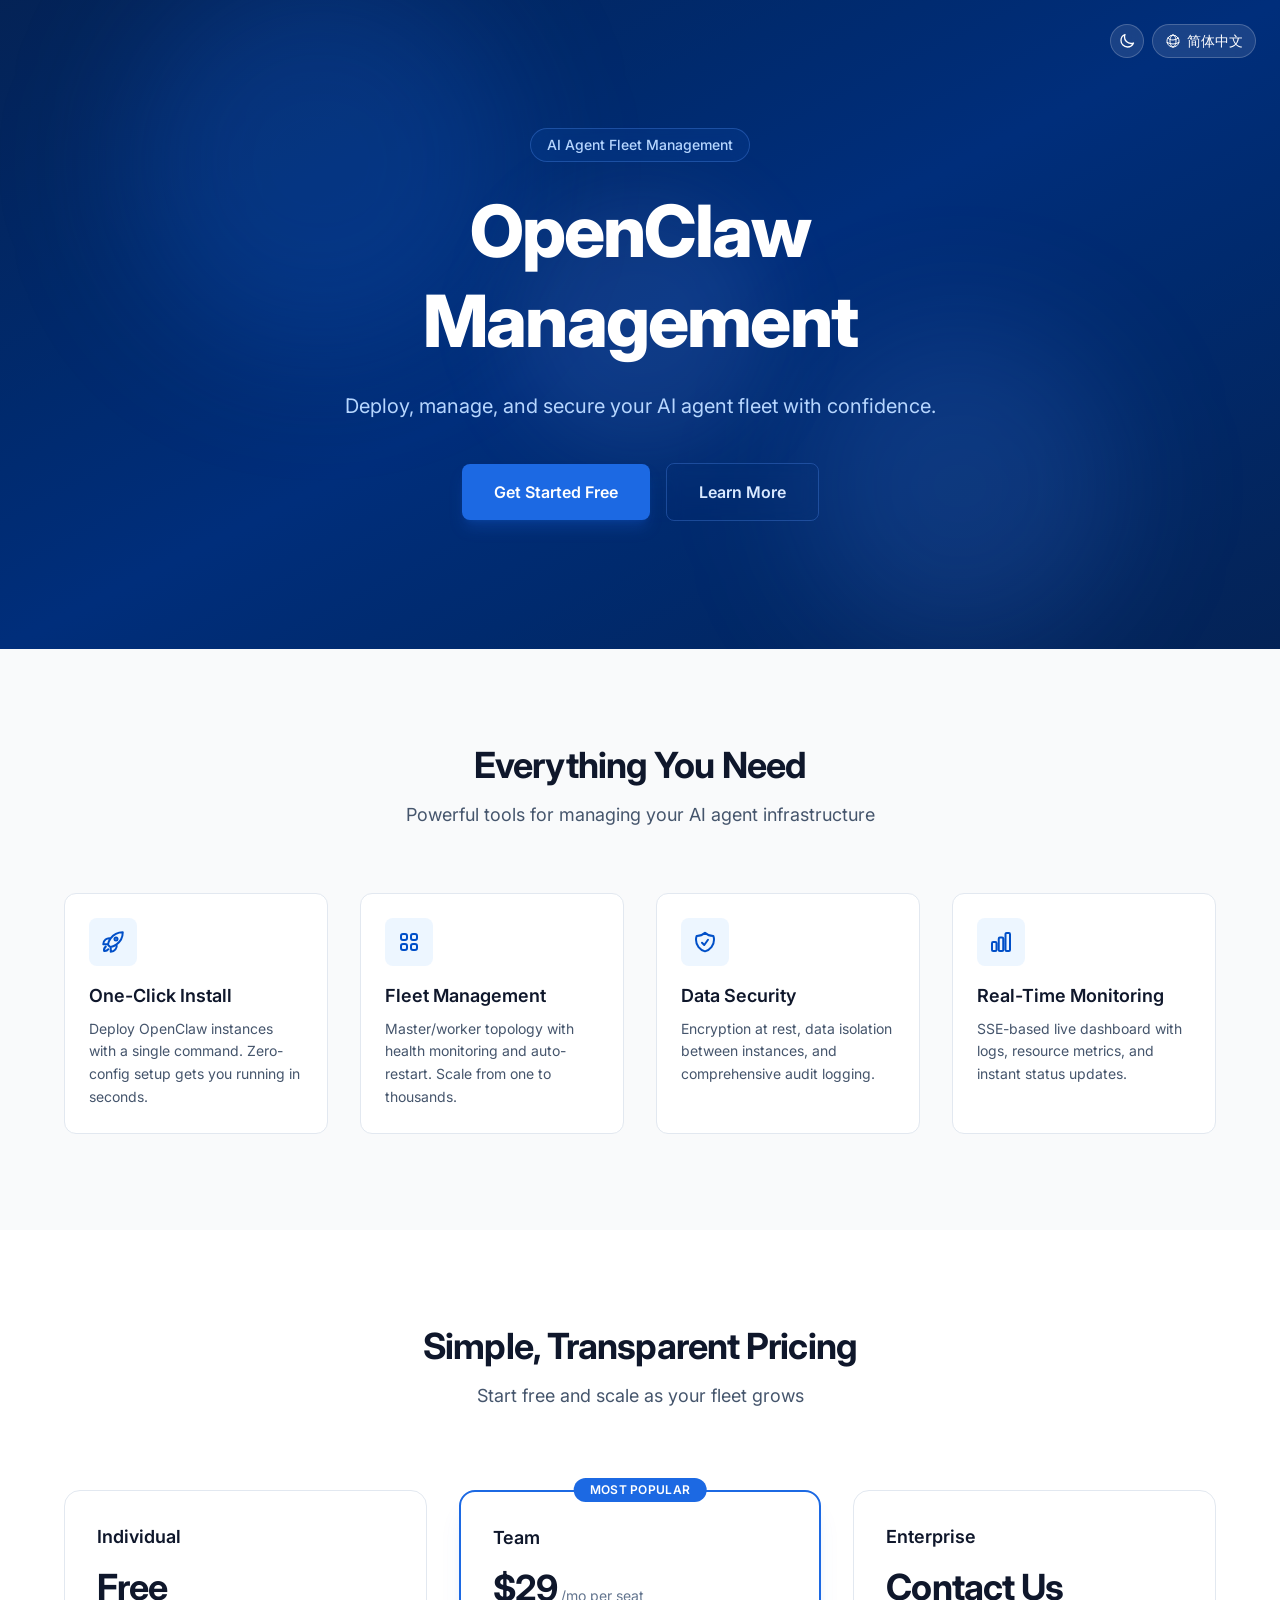
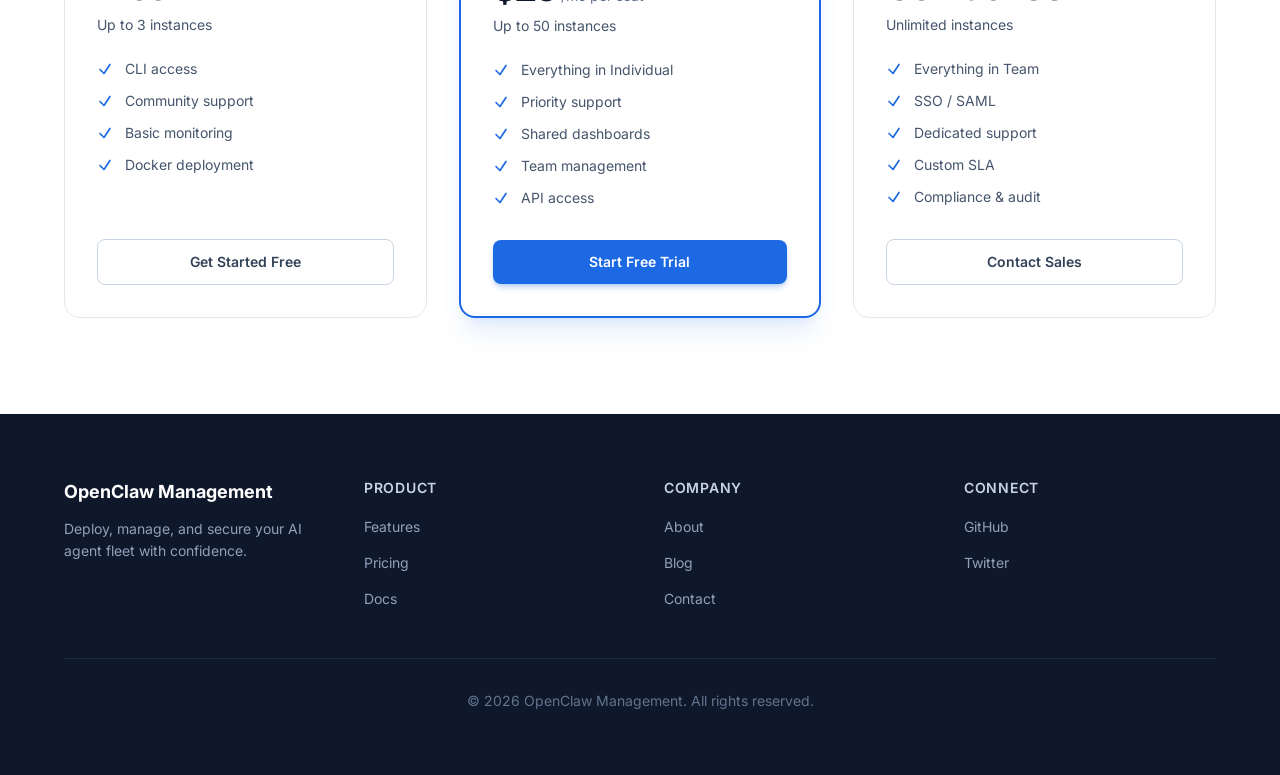
==== en/index.html @ 47428b01 "Deploy website from vs-openclaw-astro" ====
<!DOCTYPE html><html lang="en"> <head><meta charset="UTF-8"><meta name="viewport" content="width=device-width, initial-scale=1.0"><meta name="description" content="OpenClaw Management — Deploy, manage, and secure your AI agent fleet."><link rel="icon" type="image/svg+xml" href="/favicon.svg"><link rel="preconnect" href="https://fonts.googleapis.com"><link rel="preconnect" href="https://fonts.gstatic.com" crossorigin><link href="https://fonts.googleapis.com/css2?family=Inter:wght@400;500;600;700;800&display=swap" rel="stylesheet"><title>OpenClaw Management — AI Agent Fleet Management</title><!-- Prevent FOUC: apply dark class before paint --><script>
      (function () {
        var stored = localStorage.getItem("theme");
        if (stored === "dark" || (!stored && window.matchMedia("(prefers-color-scheme: dark)").matches)) {
          document.documentElement.classList.add("dark");
        }
      })();
    </script><link rel="stylesheet" href="/_astro/index.dM7pj1zy.css"></head> <body class="min-h-screen bg-white dark:bg-slate-950 text-slate-900 dark:text-slate-100 font-sans antialiased transition-colors duration-300"> <main>  <section class="relative overflow-hidden bg-gradient-to-br from-brand-900 via-brand-800 to-brand-900 dark:from-slate-950 dark:via-brand-950 dark:to-slate-950 py-32 px-6"> <!-- Controls: language + theme --> <div class="absolute top-6 right-6 z-20 flex items-center gap-2"> <button id="theme-toggle" type="button" aria-label="Toggle dark mode" class="inline-flex items-center justify-center rounded-full border border-white/20 bg-white/10 p-2 text-white backdrop-blur-sm transition-all duration-200 hover:bg-white/20"> <!-- Sun icon (shown in dark mode) --> <svg id="theme-icon-light" aria-hidden="true" class="hidden h-4 w-4" xmlns="http://www.w3.org/2000/svg" fill="none" viewBox="0 0 24 24" stroke="currentColor" stroke-width="2"> <path stroke-linecap="round" stroke-linejoin="round" d="M12 3v2.25m6.364.386l-1.591 1.591M21 12h-2.25m-.386 6.364l-1.591-1.591M12 18.75V21m-4.773-4.227l-1.591 1.591M5.25 12H3m4.227-4.773L5.636 5.636M15.75 12a3.75 3.75 0 11-7.5 0 3.75 3.75 0 017.5 0z"></path> </svg> <!-- Moon icon (shown in light mode) --> <svg id="theme-icon-dark" aria-hidden="true" class="hidden h-4 w-4" xmlns="http://www.w3.org/2000/svg" fill="none" viewBox="0 0 24 24" stroke="currentColor" stroke-width="2"> <path stroke-linecap="round" stroke-linejoin="round" d="M21.752 15.002A9.718 9.718 0 0118 15.75c-5.385 0-9.75-4.365-9.75-9.75 0-1.33.266-2.597.748-3.752A9.753 9.753 0 003 11.25C3 16.635 7.365 21 12.75 21a9.753 9.753 0 009.002-5.998z"></path> </svg> </button> <script>
  (function () {
    var btn = document.getElementById("theme-toggle");
    var iconLight = document.getElementById("theme-icon-light");
    var iconDark = document.getElementById("theme-icon-dark");

    function updateIcons() {
      var isDark = document.documentElement.classList.contains("dark");
      iconLight.classList.toggle("hidden", !isDark);
      iconDark.classList.toggle("hidden", isDark);
    }

    updateIcons();

    btn.addEventListener("click", function () {
      var isDark = document.documentElement.classList.toggle("dark");
      localStorage.setItem("theme", isDark ? "dark" : "light");
      updateIcons();
    });
  })();
</script> <a href="/zh-cn/" class="inline-flex items-center gap-1.5 rounded-full border border-white/20 bg-white/10 px-3 py-1.5 text-sm font-medium text-white backdrop-blur-sm transition-all duration-200 hover:bg-white/20"> <svg aria-hidden="true" class="h-4 w-4" xmlns="http://www.w3.org/2000/svg" fill="none" viewBox="0 0 24 24" stroke="currentColor" stroke-width="1.5"> <path stroke-linecap="round" stroke-linejoin="round" d="M12 21a9.004 9.004 0 008.716-6.747M12 21a9.004 9.004 0 01-8.716-6.747M12 21c2.485 0 4.5-4.03 4.5-9S14.485 3 12 3m0 18c-2.485 0-4.5-4.03-4.5-9S9.515 3 12 3m0 0a8.997 8.997 0 017.843 4.582M12 3a8.997 8.997 0 00-7.843 4.582m15.686 0A11.953 11.953 0 0112 10.5c-2.998 0-5.74-1.1-7.843-2.918m15.686 0A8.959 8.959 0 0121 12c0 .778-.099 1.533-.284 2.253m0 0A17.919 17.919 0 0112 16.5a17.92 17.92 0 01-8.716-2.247m0 0A8.966 8.966 0 013 12c0-1.264.26-2.467.729-3.558"></path> </svg> 简体中文 </a> </div> <!-- Decorative gradient orbs --> <div class="absolute top-1/4 left-1/4 w-96 h-96 bg-brand-500/20 dark:bg-brand-500/10 rounded-full blur-3xl -translate-x-1/2 -translate-y-1/2"></div> <div class="absolute bottom-1/4 right-1/4 w-80 h-80 bg-brand-400/15 dark:bg-brand-400/8 rounded-full blur-3xl translate-x-1/2 translate-y-1/2"></div> <div class="absolute top-1/2 left-1/2 w-64 h-64 bg-brand-300/10 dark:bg-brand-300/5 rounded-full blur-2xl -translate-x-1/2 -translate-y-1/2"></div> <div class="relative z-10 mx-auto max-w-4xl text-center"> <p class="mb-6 inline-block rounded-full border border-brand-400/30 bg-brand-500/10 px-4 py-1.5 text-sm font-medium text-brand-200 backdrop-blur-sm"> AI Agent Fleet Management </p> <h1 class="text-5xl font-extrabold leading-tight tracking-tight text-white md:text-7xl"> OpenClaw<br>Management </h1> <p class="mx-auto mt-6 max-w-2xl text-lg leading-relaxed text-brand-200 md:text-xl"> Deploy, manage, and secure your AI agent fleet with confidence. </p> <div class="mt-10 flex flex-col items-center gap-4 sm:flex-row sm:justify-center"> <a href="#pricing" class="inline-flex items-center rounded-lg bg-brand-500 px-8 py-4 text-base font-semibold text-white shadow-lg shadow-brand-500/25 transition-all duration-200 hover:bg-brand-400 hover:shadow-xl hover:shadow-brand-400/30 hover:-translate-y-0.5"> Get Started Free </a> <a href="#features" class="inline-flex items-center rounded-lg border border-brand-400/30 px-8 py-4 text-base font-semibold text-brand-100 backdrop-blur-sm transition-all duration-200 hover:border-brand-300/50 hover:bg-brand-500/10 hover:-translate-y-0.5"> Learn More </a> </div> </div> </section> <section id="features" class="bg-gray-50 dark:bg-slate-900 py-24 px-6 transition-colors duration-300"> <div class="mx-auto max-w-6xl"> <div class="text-center"> <h2 class="text-3xl font-bold tracking-tight text-slate-900 dark:text-white md:text-4xl"> Everything You Need </h2> <p class="mx-auto mt-4 max-w-2xl text-lg text-slate-600 dark:text-slate-400"> Powerful tools for managing your AI agent infrastructure </p> </div> <div class="mt-16 grid gap-8 sm:grid-cols-2 lg:grid-cols-4"> <div class="group rounded-xl border border-slate-200 dark:border-slate-700 bg-white dark:bg-slate-800 p-6 transition-all duration-200 hover:border-brand-200 dark:hover:border-brand-600 hover:shadow-lg hover:shadow-brand-500/5 hover:-translate-y-1"> <div class="mb-4 inline-flex h-12 w-12 items-center justify-center rounded-lg bg-brand-50 dark:bg-brand-500/10 text-brand-600 dark:text-brand-400"> <svg aria-hidden="true" xmlns="http://www.w3.org/2000/svg" class="h-6 w-6" fill="none" viewBox="0 0 24 24" stroke="currentColor" stroke-width="2"> <path stroke-linecap="round" stroke-linejoin="round" d="M15.59 14.37a6 6 0 01-5.84 7.38v-4.8m5.84-2.58a14.98 14.98 0 006.16-12.12A14.98 14.98 0 009.631 8.41m5.96 5.96a14.926 14.926 0 01-5.841 2.58m-.119-8.54a6 6 0 00-7.381 5.84h4.8m2.581-5.84a14.927 14.927 0 00-2.58 5.84m2.699 2.7c-.103.021-.207.041-.311.06a15.09 15.09 0 01-2.448-2.448 14.9 14.9 0 01.06-.312m-2.24 2.39a4.493 4.493 0 00-1.757 4.306 4.493 4.493 0 004.306-1.758M16.5 9a1.5 1.5 0 11-3 0 1.5 1.5 0 013 0z"></path> </svg>    </div> <h3 class="text-lg font-semibold text-slate-900 dark:text-white">One-Click Install</h3> <p class="mt-2 text-sm leading-relaxed text-slate-600 dark:text-slate-400">Deploy OpenClaw instances with a single command. Zero-config setup gets you running in seconds.</p> </div><div class="group rounded-xl border border-slate-200 dark:border-slate-700 bg-white dark:bg-slate-800 p-6 transition-all duration-200 hover:border-brand-200 dark:hover:border-brand-600 hover:shadow-lg hover:shadow-brand-500/5 hover:-translate-y-1"> <div class="mb-4 inline-flex h-12 w-12 items-center justify-center rounded-lg bg-brand-50 dark:bg-brand-500/10 text-brand-600 dark:text-brand-400">  <svg aria-hidden="true" xmlns="http://www.w3.org/2000/svg" class="h-6 w-6" fill="none" viewBox="0 0 24 24" stroke="currentColor" stroke-width="2"> <path stroke-linecap="round" stroke-linejoin="round" d="M4 6a2 2 0 012-2h2a2 2 0 012 2v2a2 2 0 01-2 2H6a2 2 0 01-2-2V6zm10 0a2 2 0 012-2h2a2 2 0 012 2v2a2 2 0 01-2 2h-2a2 2 0 01-2-2V6zM4 16a2 2 0 012-2h2a2 2 0 012 2v2a2 2 0 01-2 2H6a2 2 0 01-2-2v-2zm10 0a2 2 0 012-2h2a2 2 0 012 2v2a2 2 0 01-2 2h-2a2 2 0 01-2-2v-2z"></path> </svg>   </div> <h3 class="text-lg font-semibold text-slate-900 dark:text-white">Fleet Management</h3> <p class="mt-2 text-sm leading-relaxed text-slate-600 dark:text-slate-400">Master/worker topology with health monitoring and auto-restart. Scale from one to thousands.</p> </div><div class="group rounded-xl border border-slate-200 dark:border-slate-700 bg-white dark:bg-slate-800 p-6 transition-all duration-200 hover:border-brand-200 dark:hover:border-brand-600 hover:shadow-lg hover:shadow-brand-500/5 hover:-translate-y-1"> <div class="mb-4 inline-flex h-12 w-12 items-center justify-center rounded-lg bg-brand-50 dark:bg-brand-500/10 text-brand-600 dark:text-brand-400">   <svg aria-hidden="true" xmlns="http://www.w3.org/2000/svg" class="h-6 w-6" fill="none" viewBox="0 0 24 24" stroke="currentColor" stroke-width="2"> <path stroke-linecap="round" stroke-linejoin="round" d="M9 12.75L11.25 15 15 9.75m-3-7.036A11.959 11.959 0 013.598 6 11.99 11.99 0 003 9.749c0 5.592 3.824 10.29 9 11.623 5.176-1.332 9-6.03 9-11.622 0-1.31-.21-2.571-.598-3.751h-.152c-3.196 0-6.1-1.248-8.25-3.285z"></path> </svg>  </div> <h3 class="text-lg font-semibold text-slate-900 dark:text-white">Data Security</h3> <p class="mt-2 text-sm leading-relaxed text-slate-600 dark:text-slate-400">Encryption at rest, data isolation between instances, and comprehensive audit logging.</p> </div><div class="group rounded-xl border border-slate-200 dark:border-slate-700 bg-white dark:bg-slate-800 p-6 transition-all duration-200 hover:border-brand-200 dark:hover:border-brand-600 hover:shadow-lg hover:shadow-brand-500/5 hover:-translate-y-1"> <div class="mb-4 inline-flex h-12 w-12 items-center justify-center rounded-lg bg-brand-50 dark:bg-brand-500/10 text-brand-600 dark:text-brand-400">    <svg aria-hidden="true" xmlns="http://www.w3.org/2000/svg" class="h-6 w-6" fill="none" viewBox="0 0 24 24" stroke="currentColor" stroke-width="2"> <path stroke-linecap="round" stroke-linejoin="round" d="M3 13.125C3 12.504 3.504 12 4.125 12h2.25c.621 0 1.125.504 1.125 1.125v6.75C7.5 20.496 6.996 21 6.375 21h-2.25A1.125 1.125 0 013 19.875v-6.75zM9.75 8.625c0-.621.504-1.125 1.125-1.125h2.25c.621 0 1.125.504 1.125 1.125v11.25c0 .621-.504 1.125-1.125 1.125h-2.25a1.125 1.125 0 01-1.125-1.125V8.625zM16.5 4.125c0-.621.504-1.125 1.125-1.125h2.25C20.496 3 21 3.504 21 4.125v15.75c0 .621-.504 1.125-1.125 1.125h-2.25a1.125 1.125 0 01-1.125-1.125V4.125z"></path> </svg> </div> <h3 class="text-lg font-semibold text-slate-900 dark:text-white">Real-Time Monitoring</h3> <p class="mt-2 text-sm leading-relaxed text-slate-600 dark:text-slate-400">SSE-based live dashboard with logs, resource metrics, and instant status updates.</p> </div> </div> </div> </section> <section id="pricing" class="bg-white dark:bg-slate-950 py-24 px-6 transition-colors duration-300"> <div class="mx-auto max-w-6xl"> <div class="text-center"> <h2 class="text-3xl font-bold tracking-tight text-slate-900 dark:text-white md:text-4xl"> Simple, Transparent Pricing </h2> <p class="mx-auto mt-4 max-w-2xl text-lg text-slate-600 dark:text-slate-400"> Start free and scale as your fleet grows </p> </div> <div class="mt-16 grid gap-8 pt-4 lg:grid-cols-3"> <div class="relative flex flex-col rounded-2xl p-8 transition-all duration-200 hover:-translate-y-1 border border-slate-200 dark:border-slate-700 bg-white dark:bg-slate-800/50 hover:border-brand-200 dark:hover:border-brand-600 hover:shadow-lg">  <div class="mb-6"> <h3 class="text-lg font-semibold text-slate-900 dark:text-white">Individual</h3> <div class="mt-4 flex items-baseline"> <span class="text-4xl font-bold tracking-tight text-slate-900 dark:text-white">Free</span>  </div> <p class="mt-2 text-sm text-slate-600 dark:text-slate-400">Up to 3 instances</p> </div> <ul class="mb-8 flex-1 space-y-3"> <li class="flex items-start gap-3 text-sm text-slate-600 dark:text-slate-300"> <svg aria-hidden="true" class="mt-0.5 h-4 w-4 flex-shrink-0 text-brand-500" xmlns="http://www.w3.org/2000/svg" fill="none" viewBox="0 0 24 24" stroke="currentColor" stroke-width="2.5"> <path stroke-linecap="round" stroke-linejoin="round" d="M4.5 12.75l6 6 9-13.5"></path> </svg> CLI access </li><li class="flex items-start gap-3 text-sm text-slate-600 dark:text-slate-300"> <svg aria-hidden="true" class="mt-0.5 h-4 w-4 flex-shrink-0 text-brand-500" xmlns="http://www.w3.org/2000/svg" fill="none" viewBox="0 0 24 24" stroke="currentColor" stroke-width="2.5"> <path stroke-linecap="round" stroke-linejoin="round" d="M4.5 12.75l6 6 9-13.5"></path> </svg> Community support </li><li class="flex items-start gap-3 text-sm text-slate-600 dark:text-slate-300"> <svg aria-hidden="true" class="mt-0.5 h-4 w-4 flex-shrink-0 text-brand-500" xmlns="http://www.w3.org/2000/svg" fill="none" viewBox="0 0 24 24" stroke="currentColor" stroke-width="2.5"> <path stroke-linecap="round" stroke-linejoin="round" d="M4.5 12.75l6 6 9-13.5"></path> </svg> Basic monitoring </li><li class="flex items-start gap-3 text-sm text-slate-600 dark:text-slate-300"> <svg aria-hidden="true" class="mt-0.5 h-4 w-4 flex-shrink-0 text-brand-500" xmlns="http://www.w3.org/2000/svg" fill="none" viewBox="0 0 24 24" stroke="currentColor" stroke-width="2.5"> <path stroke-linecap="round" stroke-linejoin="round" d="M4.5 12.75l6 6 9-13.5"></path> </svg> Docker deployment </li> </ul> <a href="#" class="block rounded-lg px-6 py-3 text-center text-sm font-semibold transition-all duration-200 border border-slate-300 dark:border-slate-600 text-slate-700 dark:text-slate-300 hover:border-brand-300 dark:hover:border-brand-500 hover:bg-brand-50 dark:hover:bg-brand-500/10 hover:text-brand-700 dark:hover:text-brand-300"> Get Started Free </a> </div><div class="relative flex flex-col rounded-2xl p-8 transition-all duration-200 hover:-translate-y-1 border-2 border-brand-500 bg-white dark:bg-slate-800 shadow-xl shadow-brand-500/10"> <div class="absolute -top-4 left-1/2 -translate-x-1/2"> <span class="inline-block rounded-full bg-brand-500 px-4 py-1 text-xs font-semibold tracking-wide text-white uppercase"> Most Popular </span> </div> <div class="mb-6"> <h3 class="text-lg font-semibold text-slate-900 dark:text-white">Team</h3> <div class="mt-4 flex items-baseline"> <span class="text-4xl font-bold tracking-tight text-slate-900 dark:text-white">$29</span> <span class="ml-1 text-sm text-slate-500 dark:text-slate-400">/mo per seat</span> </div> <p class="mt-2 text-sm text-slate-600 dark:text-slate-400">Up to 50 instances</p> </div> <ul class="mb-8 flex-1 space-y-3"> <li class="flex items-start gap-3 text-sm text-slate-600 dark:text-slate-300"> <svg aria-hidden="true" class="mt-0.5 h-4 w-4 flex-shrink-0 text-brand-500" xmlns="http://www.w3.org/2000/svg" fill="none" viewBox="0 0 24 24" stroke="currentColor" stroke-width="2.5"> <path stroke-linecap="round" stroke-linejoin="round" d="M4.5 12.75l6 6 9-13.5"></path> </svg> Everything in Individual </li><li class="flex items-start gap-3 text-sm text-slate-600 dark:text-slate-300"> <svg aria-hidden="true" class="mt-0.5 h-4 w-4 flex-shrink-0 text-brand-500" xmlns="http://www.w3.org/2000/svg" fill="none" viewBox="0 0 24 24" stroke="currentColor" stroke-width="2.5"> <path stroke-linecap="round" stroke-linejoin="round" d="M4.5 12.75l6 6 9-13.5"></path> </svg> Priority support </li><li class="flex items-start gap-3 text-sm text-slate-600 dark:text-slate-300"> <svg aria-hidden="true" class="mt-0.5 h-4 w-4 flex-shrink-0 text-brand-500" xmlns="http://www.w3.org/2000/svg" fill="none" viewBox="0 0 24 24" stroke="currentColor" stroke-width="2.5"> <path stroke-linecap="round" stroke-linejoin="round" d="M4.5 12.75l6 6 9-13.5"></path> </svg> Shared dashboards </li><li class="flex items-start gap-3 text-sm text-slate-600 dark:text-slate-300"> <svg aria-hidden="true" class="mt-0.5 h-4 w-4 flex-shrink-0 text-brand-500" xmlns="http://www.w3.org/2000/svg" fill="none" viewBox="0 0 24 24" stroke="currentColor" stroke-width="2.5"> <path stroke-linecap="round" stroke-linejoin="round" d="M4.5 12.75l6 6 9-13.5"></path> </svg> Team management </li><li class="flex items-start gap-3 text-sm text-slate-600 dark:text-slate-300"> <svg aria-hidden="true" class="mt-0.5 h-4 w-4 flex-shrink-0 text-brand-500" xmlns="http://www.w3.org/2000/svg" fill="none" viewBox="0 0 24 24" stroke="currentColor" stroke-width="2.5"> <path stroke-linecap="round" stroke-linejoin="round" d="M4.5 12.75l6 6 9-13.5"></path> </svg> API access </li> </ul> <a href="#" class="block rounded-lg px-6 py-3 text-center text-sm font-semibold transition-all duration-200 bg-brand-500 text-white shadow-md shadow-brand-500/25 hover:bg-brand-400 hover:shadow-lg"> Start Free Trial </a> </div><div class="relative flex flex-col rounded-2xl p-8 transition-all duration-200 hover:-translate-y-1 border border-slate-200 dark:border-slate-700 bg-white dark:bg-slate-800/50 hover:border-brand-200 dark:hover:border-brand-600 hover:shadow-lg">  <div class="mb-6"> <h3 class="text-lg font-semibold text-slate-900 dark:text-white">Enterprise</h3> <div class="mt-4 flex items-baseline"> <span class="text-4xl font-bold tracking-tight text-slate-900 dark:text-white">Contact Us</span>  </div> <p class="mt-2 text-sm text-slate-600 dark:text-slate-400">Unlimited instances</p> </div> <ul class="mb-8 flex-1 space-y-3"> <li class="flex items-start gap-3 text-sm text-slate-600 dark:text-slate-300"> <svg aria-hidden="true" class="mt-0.5 h-4 w-4 flex-shrink-0 text-brand-500" xmlns="http://www.w3.org/2000/svg" fill="none" viewBox="0 0 24 24" stroke="currentColor" stroke-width="2.5"> <path stroke-linecap="round" stroke-linejoin="round" d="M4.5 12.75l6 6 9-13.5"></path> </svg> Everything in Team </li><li class="flex items-start gap-3 text-sm text-slate-600 dark:text-slate-300"> <svg aria-hidden="true" class="mt-0.5 h-4 w-4 flex-shrink-0 text-brand-500" xmlns="http://www.w3.org/2000/svg" fill="none" viewBox="0 0 24 24" stroke="currentColor" stroke-width="2.5"> <path stroke-linecap="round" stroke-linejoin="round" d="M4.5 12.75l6 6 9-13.5"></path> </svg> SSO / SAML </li><li class="flex items-start gap-3 text-sm text-slate-600 dark:text-slate-300"> <svg aria-hidden="true" class="mt-0.5 h-4 w-4 flex-shrink-0 text-brand-500" xmlns="http://www.w3.org/2000/svg" fill="none" viewBox="0 0 24 24" stroke="currentColor" stroke-width="2.5"> <path stroke-linecap="round" stroke-linejoin="round" d="M4.5 12.75l6 6 9-13.5"></path> </svg> Dedicated support </li><li class="flex items-start gap-3 text-sm text-slate-600 dark:text-slate-300"> <svg aria-hidden="true" class="mt-0.5 h-4 w-4 flex-shrink-0 text-brand-500" xmlns="http://www.w3.org/2000/svg" fill="none" viewBox="0 0 24 24" stroke="currentColor" stroke-width="2.5"> <path stroke-linecap="round" stroke-linejoin="round" d="M4.5 12.75l6 6 9-13.5"></path> </svg> Custom SLA </li><li class="flex items-start gap-3 text-sm text-slate-600 dark:text-slate-300"> <svg aria-hidden="true" class="mt-0.5 h-4 w-4 flex-shrink-0 text-brand-500" xmlns="http://www.w3.org/2000/svg" fill="none" viewBox="0 0 24 24" stroke="currentColor" stroke-width="2.5"> <path stroke-linecap="round" stroke-linejoin="round" d="M4.5 12.75l6 6 9-13.5"></path> </svg> Compliance &amp; audit </li> </ul> <a href="#" class="block rounded-lg px-6 py-3 text-center text-sm font-semibold transition-all duration-200 border border-slate-300 dark:border-slate-600 text-slate-700 dark:text-slate-300 hover:border-brand-300 dark:hover:border-brand-500 hover:bg-brand-50 dark:hover:bg-brand-500/10 hover:text-brand-700 dark:hover:text-brand-300"> Contact Sales </a> </div> </div> </div> </section> <footer class="bg-slate-900 dark:bg-slate-950 py-16 px-6 transition-colors duration-300"> <div class="mx-auto max-w-6xl"> <div class="grid gap-12 sm:grid-cols-2 lg:grid-cols-4"> <!-- Brand --> <div> <p class="text-lg font-bold text-white">OpenClaw Management</p> <p class="mt-3 text-sm leading-relaxed text-slate-400"> Deploy, manage, and secure your AI agent fleet with confidence. </p> </div> <!-- Link columns --> <div> <p class="text-sm font-semibold uppercase tracking-wider text-slate-300">Product</p> <ul class="mt-4 space-y-3"> <li> <a href="#features" class="text-sm text-slate-400 transition-colors duration-150 hover:text-white"> Features </a> </li><li> <a href="#pricing" class="text-sm text-slate-400 transition-colors duration-150 hover:text-white"> Pricing </a> </li><li> <a href="#" class="text-sm text-slate-400 transition-colors duration-150 hover:text-white"> Docs </a> </li> </ul> </div><div> <p class="text-sm font-semibold uppercase tracking-wider text-slate-300">Company</p> <ul class="mt-4 space-y-3"> <li> <a href="#" class="text-sm text-slate-400 transition-colors duration-150 hover:text-white"> About </a> </li><li> <a href="#" class="text-sm text-slate-400 transition-colors duration-150 hover:text-white"> Blog </a> </li><li> <a href="#" class="text-sm text-slate-400 transition-colors duration-150 hover:text-white"> Contact </a> </li> </ul> </div><div> <p class="text-sm font-semibold uppercase tracking-wider text-slate-300">Connect</p> <ul class="mt-4 space-y-3"> <li> <a href="#" class="text-sm text-slate-400 transition-colors duration-150 hover:text-white"> GitHub </a> </li><li> <a href="#" class="text-sm text-slate-400 transition-colors duration-150 hover:text-white"> Twitter </a> </li> </ul> </div> </div> <div class="mt-12 border-t border-slate-800 pt-8 text-center"> <p class="text-sm text-slate-500">
&copy; 2026 OpenClaw Management. All rights reserved. </p> </div> </div> </footer>  </main> </body></html>
---- _astro/index.dM7pj1zy.css ----
/*! tailwindcss v4.2.2 | MIT License | https://tailwindcss.com */@layer properties{@supports (((-webkit-hyphens:none)) and (not (margin-trim:inline))) or ((-moz-orient:inline) and (not (color:rgb(from red r g b)))){*,:before,:after,::backdrop{--tw-translate-x:0;--tw-translate-y:0;--tw-translate-z:0;--tw-space-y-reverse:0;--tw-border-style:solid;--tw-gradient-position:initial;--tw-gradient-from:#0000;--tw-gradient-via:#0000;--tw-gradient-to:#0000;--tw-gradient-stops:initial;--tw-gradient-via-stops:initial;--tw-gradient-from-position:0%;--tw-gradient-via-position:50%;--tw-gradient-to-position:100%;--tw-leading:initial;--tw-font-weight:initial;--tw-tracking:initial;--tw-shadow:0 0 #0000;--tw-shadow-color:initial;--tw-shadow-alpha:100%;--tw-inset-shadow:0 0 #0000;--tw-inset-shadow-color:initial;--tw-inset-shadow-alpha:100%;--tw-ring-color:initial;--tw-ring-shadow:0 0 #0000;--tw-inset-ring-color:initial;--tw-inset-ring-shadow:0 0 #0000;--tw-ring-inset:initial;--tw-ring-offset-width:0px;--tw-ring-offset-color:#fff;--tw-ring-offset-shadow:0 0 #0000;--tw-blur:initial;--tw-brightness:initial;--tw-contrast:initial;--tw-grayscale:initial;--tw-hue-rotate:initial;--tw-invert:initial;--tw-opacity:initial;--tw-saturate:initial;--tw-sepia:initial;--tw-drop-shadow:initial;--tw-drop-shadow-color:initial;--tw-drop-shadow-alpha:100%;--tw-drop-shadow-size:initial;--tw-backdrop-blur:initial;--tw-backdrop-brightness:initial;--tw-backdrop-contrast:initial;--tw-backdrop-grayscale:initial;--tw-backdrop-hue-rotate:initial;--tw-backdrop-invert:initial;--tw-backdrop-opacity:initial;--tw-backdrop-saturate:initial;--tw-backdrop-sepia:initial;--tw-duration:initial}}}@layer theme{:root,:host{--font-sans:"Inter", ui-sans-serif, system-ui, sans-serif;--font-mono:ui-monospace, SFMono-Regular, Menlo, Monaco, Consolas, "Liberation Mono", "Courier New", monospace;--color-slate-100:oklch(96.8% .007 247.896);--color-slate-200:oklch(92.9% .013 255.508);--color-slate-300:oklch(86.9% .022 252.894);--color-slate-400:oklch(70.4% .04 256.788);--color-slate-500:oklch(55.4% .046 257.417);--color-slate-600:oklch(44.6% .043 257.281);--color-slate-700:oklch(37.2% .044 257.287);--color-slate-800:oklch(27.9% .041 260.031);--color-slate-900:oklch(20.8% .042 265.755);--color-slate-950:oklch(12.9% .042 264.695);--color-gray-50:oklch(98.5% .002 247.839);--color-white:#fff;--spacing:.25rem;--container-2xl:42rem;--container-4xl:56rem;--container-6xl:72rem;--text-xs:.75rem;--text-xs--line-height:calc(1 / .75);--text-sm:.875rem;--text-sm--line-height:calc(1.25 / .875);--text-base:1rem;--text-base--line-height: 1.5 ;--text-lg:1.125rem;--text-lg--line-height:calc(1.75 / 1.125);--text-xl:1.25rem;--text-xl--line-height:calc(1.75 / 1.25);--text-3xl:1.875rem;--text-3xl--line-height: 1.2 ;--text-4xl:2.25rem;--text-4xl--line-height:calc(2.5 / 2.25);--text-5xl:3rem;--text-5xl--line-height:1;--text-7xl:4.5rem;--text-7xl--line-height:1;--font-weight-medium:500;--font-weight-semibold:600;--font-weight-bold:700;--font-weight-extrabold:800;--tracking-tight:-.025em;--tracking-wide:.025em;--tracking-wider:.05em;--leading-tight:1.25;--leading-relaxed:1.625;--radius-lg:.5rem;--radius-xl:.75rem;--radius-2xl:1rem;--blur-sm:8px;--blur-2xl:40px;--blur-3xl:64px;--default-transition-duration:.15s;--default-transition-timing-function:cubic-bezier(.4, 0, .2, 1);--default-font-family:var(--font-sans);--default-mono-font-family:var(--font-mono);--color-brand-50:oklch(97% .02 260);--color-brand-100:oklch(93% .04 260);--color-brand-200:oklch(87% .08 260);--color-brand-300:oklch(78% .12 260);--color-brand-400:oklch(68% .16 260);--color-brand-500:oklch(55% .2 260);--color-brand-600:oklch(47% .2 260);--color-brand-700:oklch(40% .18 260);--color-brand-800:oklch(33% .14 260);--color-brand-900:oklch(27% .1 260)}}@layer base{*,:after,:before,::backdrop{box-sizing:border-box;border:0 solid;margin:0;padding:0}::file-selector-button{box-sizing:border-box;border:0 solid;margin:0;padding:0}html,:host{-webkit-text-size-adjust:100%;tab-size:4;line-height:1.5;font-family:var(--default-font-family,ui-sans-serif, system-ui, sans-serif, "Apple Color Emoji", "Segoe UI Emoji", "Segoe UI Symbol", "Noto Color Emoji");font-feature-settings:var(--default-font-feature-settings,normal);font-variation-settings:var(--default-font-variation-settings,normal);-webkit-tap-highlight-color:transparent}hr{height:0;color:inherit;border-top-width:1px}abbr:where([title]){-webkit-text-decoration:underline dotted;text-decoration:underline dotted}h1,h2,h3,h4,h5,h6{font-size:inherit;font-weight:inherit}a{color:inherit;-webkit-text-decoration:inherit;text-decoration:inherit}b,strong{font-weight:bolder}code,kbd,samp,pre{font-family:var(--default-mono-font-family,ui-monospace, SFMono-Regular, Menlo, Monaco, Consolas, "Liberation Mono", "Courier New", monospace);font-feature-settings:var(--default-mono-font-feature-settings,normal);font-variation-settings:var(--default-mono-font-variation-settings,normal);font-size:1em}small{font-size:80%}sub,sup{vertical-align:baseline;font-size:75%;line-height:0;position:relative}sub{bottom:-.25em}sup{top:-.5em}table{text-indent:0;border-color:inherit;border-collapse:collapse}:-moz-focusring{outline:auto}progress{vertical-align:baseline}summary{display:list-item}ol,ul,menu{list-style:none}img,svg,video,canvas,audio,iframe,embed,object{vertical-align:middle;display:block}img,video{max-width:100%;height:auto}button,input,select,optgroup,textarea{font:inherit;font-feature-settings:inherit;font-variation-settings:inherit;letter-spacing:inherit;color:inherit;opacity:1;background-color:#0000;border-radius:0}::file-selector-button{font:inherit;font-feature-settings:inherit;font-variation-settings:inherit;letter-spacing:inherit;color:inherit;opacity:1;background-color:#0000;border-radius:0}:where(select:is([multiple],[size])) optgroup{font-weight:bolder}:where(select:is([multiple],[size])) optgroup option{padding-inline-start:20px}::file-selector-button{margin-inline-end:4px}::placeholder{opacity:1}@supports (not ((-webkit-appearance:-apple-pay-button))) or (contain-intrinsic-size:1px){::placeholder{color:currentColor}@supports (color:color-mix(in lab,red,red)){::placeholder{color:color-mix(in oklab,currentcolor 50%,transparent)}}}textarea{resize:vertical}::-webkit-search-decoration{-webkit-appearance:none}::-webkit-date-and-time-value{min-height:1lh;text-align:inherit}::-webkit-datetime-edit{display:inline-flex}::-webkit-datetime-edit-fields-wrapper{padding:0}::-webkit-datetime-edit{padding-block:0}::-webkit-datetime-edit-year-field{padding-block:0}::-webkit-datetime-edit-month-field{padding-block:0}::-webkit-datetime-edit-day-field{padding-block:0}::-webkit-datetime-edit-hour-field{padding-block:0}::-webkit-datetime-edit-minute-field{padding-block:0}::-webkit-datetime-edit-second-field{padding-block:0}::-webkit-datetime-edit-millisecond-field{padding-block:0}::-webkit-datetime-edit-meridiem-field{padding-block:0}::-webkit-calendar-picker-indicator{line-height:1}:-moz-ui-invalid{box-shadow:none}button,input:where([type=button],[type=reset],[type=submit]){appearance:button}::file-selector-button{appearance:button}::-webkit-inner-spin-button{height:auto}::-webkit-outer-spin-button{height:auto}[hidden]:where(:not([hidden=until-found])){display:none!important}}@layer components;@layer utilities{.absolute{position:absolute}.relative{position:relative}.static{position:static}.-top-4{top:calc(var(--spacing) * -4)}.top-1\/2{top:50%}.top-1\/4{top:25%}.top-6{top:calc(var(--spacing) * 6)}.right-1\/4{right:25%}.right-6{right:calc(var(--spacing) * 6)}.bottom-1\/4{bottom:25%}.left-1\/2{left:50%}.left-1\/4{left:25%}.z-10{z-index:10}.z-20{z-index:20}.mx-auto{margin-inline:auto}.mt-0\.5{margin-top:calc(var(--spacing) * .5)}.mt-2{margin-top:calc(var(--spacing) * 2)}.mt-3{margin-top:calc(var(--spacing) * 3)}.mt-4{margin-top:calc(var(--spacing) * 4)}.mt-6{margin-top:calc(var(--spacing) * 6)}.mt-10{margin-top:calc(var(--spacing) * 10)}.mt-12{margin-top:calc(var(--spacing) * 12)}.mt-16{margin-top:calc(var(--spacing) * 16)}.mb-4{margin-bottom:calc(var(--spacing) * 4)}.mb-6{margin-bottom:calc(var(--spacing) * 6)}.mb-8{margin-bottom:calc(var(--spacing) * 8)}.ml-1{margin-left:calc(var(--spacing) * 1)}.block{display:block}.contents{display:contents}.flex{display:flex}.grid{display:grid}.hidden{display:none}.inline-block{display:inline-block}.inline-flex{display:inline-flex}.h-4{height:calc(var(--spacing) * 4)}.h-6{height:calc(var(--spacing) * 6)}.h-12{height:calc(var(--spacing) * 12)}.h-64{height:calc(var(--spacing) * 64)}.h-80{height:calc(var(--spacing) * 80)}.h-96{height:calc(var(--spacing) * 96)}.min-h-screen{min-height:100vh}.w-4{width:calc(var(--spacing) * 4)}.w-6{width:calc(var(--spacing) * 6)}.w-12{width:calc(var(--spacing) * 12)}.w-64{width:calc(var(--spacing) * 64)}.w-80{width:calc(var(--spacing) * 80)}.w-96{width:calc(var(--spacing) * 96)}.max-w-2xl{max-width:var(--container-2xl)}.max-w-4xl{max-width:var(--container-4xl)}.max-w-6xl{max-width:var(--container-6xl)}.flex-1{flex:1}.flex-shrink-0{flex-shrink:0}.-translate-x-1\/2{--tw-translate-x: -50% ;translate:var(--tw-translate-x) var(--tw-translate-y)}.translate-x-1\/2{--tw-translate-x: 50% ;translate:var(--tw-translate-x) var(--tw-translate-y)}.-translate-y-1\/2{--tw-translate-y: -50% ;translate:var(--tw-translate-x) var(--tw-translate-y)}.translate-y-1\/2{--tw-translate-y: 50% ;translate:var(--tw-translate-x) var(--tw-translate-y)}.flex-col{flex-direction:column}.items-baseline{align-items:baseline}.items-center{align-items:center}.items-start{align-items:flex-start}.justify-center{justify-content:center}.gap-1\.5{gap:calc(var(--spacing) * 1.5)}.gap-2{gap:calc(var(--spacing) * 2)}.gap-3{gap:calc(var(--spacing) * 3)}.gap-4{gap:calc(var(--spacing) * 4)}.gap-8{gap:calc(var(--spacing) * 8)}.gap-12{gap:calc(var(--spacing) * 12)}:where(.space-y-3>:not(:last-child)){--tw-space-y-reverse:0;margin-block-start:calc(calc(var(--spacing) * 3) * var(--tw-space-y-reverse));margin-block-end:calc(calc(var(--spacing) * 3) * calc(1 - var(--tw-space-y-reverse)))}.overflow-hidden{overflow:hidden}.rounded-2xl{border-radius:var(--radius-2xl)}.rounded-full{border-radius:3.40282e38px}.rounded-lg{border-radius:var(--radius-lg)}.rounded-xl{border-radius:var(--radius-xl)}.border{border-style:var(--tw-border-style);border-width:1px}.border-2{border-style:var(--tw-border-style);border-width:2px}.border-t{border-top-style:var(--tw-border-style);border-top-width:1px}.border-brand-400\/30{border-color:#5b96fa4d}@supports (color:color-mix(in lab,red,red)){.border-brand-400\/30{border-color:color-mix(in oklab,var(--color-brand-400) 30%,transparent)}}.border-brand-500{border-color:var(--color-brand-500)}.border-slate-200{border-color:var(--color-slate-200)}.border-slate-300{border-color:var(--color-slate-300)}.border-slate-800{border-color:var(--color-slate-800)}.border-white\/20{border-color:#fff3}@supports (color:color-mix(in lab,red,red)){.border-white\/20{border-color:color-mix(in oklab,var(--color-white) 20%,transparent)}}.bg-brand-50{background-color:var(--color-brand-50)}.bg-brand-300\/10{background-color:#8db8ff1a}@supports (color:color-mix(in lab,red,red)){.bg-brand-300\/10{background-color:color-mix(in oklab,var(--color-brand-300) 10%,transparent)}}.bg-brand-400\/15{background-color:#5b96fa26}@supports (color:color-mix(in lab,red,red)){.bg-brand-400\/15{background-color:color-mix(in oklab,var(--color-brand-400) 15%,transparent)}}.bg-brand-500{background-color:var(--color-brand-500)}.bg-brand-500\/10{background-color:#1c69e31a}@supports (color:color-mix(in lab,red,red)){.bg-brand-500\/10{background-color:color-mix(in oklab,var(--color-brand-500) 10%,transparent)}}.bg-brand-500\/20{background-color:#1c69e333}@supports (color:color-mix(in lab,red,red)){.bg-brand-500\/20{background-color:color-mix(in oklab,var(--color-brand-500) 20%,transparent)}}.bg-gray-50{background-color:var(--color-gray-50)}.bg-slate-900{background-color:var(--color-slate-900)}.bg-white{background-color:var(--color-white)}.bg-white\/10{background-color:#ffffff1a}@supports (color:color-mix(in lab,red,red)){.bg-white\/10{background-color:color-mix(in oklab,var(--color-white) 10%,transparent)}}.bg-gradient-to-br{--tw-gradient-position:to bottom right in oklab;background-image:linear-gradient(var(--tw-gradient-stops))}.from-brand-900{--tw-gradient-from:var(--color-brand-900);--tw-gradient-stops:var(--tw-gradient-via-stops,var(--tw-gradient-position), var(--tw-gradient-from) var(--tw-gradient-from-position), var(--tw-gradient-to) var(--tw-gradient-to-position))}.via-brand-800{--tw-gradient-via:var(--color-brand-800);--tw-gradient-via-stops:var(--tw-gradient-position), var(--tw-gradient-from) var(--tw-gradient-from-position), var(--tw-gradient-via) var(--tw-gradient-via-position), var(--tw-gradient-to) var(--tw-gradient-to-position);--tw-gradient-stops:var(--tw-gradient-via-stops)}.to-brand-900{--tw-gradient-to:var(--color-brand-900);--tw-gradient-stops:var(--tw-gradient-via-stops,var(--tw-gradient-position), var(--tw-gradient-from) var(--tw-gradient-from-position), var(--tw-gradient-to) var(--tw-gradient-to-position))}.p-2{padding:calc(var(--spacing) * 2)}.p-6{padding:calc(var(--spacing) * 6)}.p-8{padding:calc(var(--spacing) * 8)}.px-3{padding-inline:calc(var(--spacing) * 3)}.px-4{padding-inline:calc(var(--spacing) * 4)}.px-6{padding-inline:calc(var(--spacing) * 6)}.px-8{padding-inline:calc(var(--spacing) * 8)}.py-1{padding-block:calc(var(--spacing) * 1)}.py-1\.5{padding-block:calc(var(--spacing) * 1.5)}.py-3{padding-block:calc(var(--spacing) * 3)}.py-4{padding-block:calc(var(--spacing) * 4)}.py-16{padding-block:calc(var(--spacing) * 16)}.py-24{padding-block:calc(var(--spacing) * 24)}.py-32{padding-block:calc(var(--spacing) * 32)}.pt-4{padding-top:calc(var(--spacing) * 4)}.pt-8{padding-top:calc(var(--spacing) * 8)}.text-center{text-align:center}.font-sans{font-family:var(--font-sans)}.text-3xl{font-size:var(--text-3xl);line-height:var(--tw-leading,var(--text-3xl--line-height))}.text-4xl{font-size:var(--text-4xl);line-height:var(--tw-leading,var(--text-4xl--line-height))}.text-5xl{font-size:var(--text-5xl);line-height:var(--tw-leading,var(--text-5xl--line-height))}.text-base{font-size:var(--text-base);line-height:var(--tw-leading,var(--text-base--line-height))}.text-lg{font-size:var(--text-lg);line-height:var(--tw-leading,var(--text-lg--line-height))}.text-sm{font-size:var(--text-sm);line-height:var(--tw-leading,var(--text-sm--line-height))}.text-xs{font-size:var(--text-xs);line-height:var(--tw-leading,var(--text-xs--line-height))}.leading-relaxed{--tw-leading:var(--leading-relaxed);line-height:var(--leading-relaxed)}.leading-tight{--tw-leading:var(--leading-tight);line-height:var(--leading-tight)}.font-bold{--tw-font-weight:var(--font-weight-bold);font-weight:var(--font-weight-bold)}.font-extrabold{--tw-font-weight:var(--font-weight-extrabold);font-weight:var(--font-weight-extrabold)}.font-medium{--tw-font-weight:var(--font-weight-medium);font-weight:var(--font-weight-medium)}.font-semibold{--tw-font-weight:var(--font-weight-semibold);font-weight:var(--font-weight-semibold)}.tracking-tight{--tw-tracking:var(--tracking-tight);letter-spacing:var(--tracking-tight)}.tracking-wide{--tw-tracking:var(--tracking-wide);letter-spacing:var(--tracking-wide)}.tracking-wider{--tw-tracking:var(--tracking-wider);letter-spacing:var(--tracking-wider)}.text-brand-100{color:var(--color-brand-100)}.text-brand-200{color:var(--color-brand-200)}.text-brand-500{color:var(--color-brand-500)}.text-brand-600{color:var(--color-brand-600)}.text-slate-300{color:var(--color-slate-300)}.text-slate-400{color:var(--color-slate-400)}.text-slate-500{color:var(--color-slate-500)}.text-slate-600{color:var(--color-slate-600)}.text-slate-700{color:var(--color-slate-700)}.text-slate-900{color:var(--color-slate-900)}.text-white{color:var(--color-white)}.uppercase{text-transform:uppercase}.antialiased{-webkit-font-smoothing:antialiased;-moz-osx-font-smoothing:grayscale}.shadow-lg{--tw-shadow:0 10px 15px -3px var(--tw-shadow-color,#0000001a), 0 4px 6px -4px var(--tw-shadow-color,#0000001a);box-shadow:var(--tw-inset-shadow),var(--tw-inset-ring-shadow),var(--tw-ring-offset-shadow),var(--tw-ring-shadow),var(--tw-shadow)}.shadow-md{--tw-shadow:0 4px 6px -1px var(--tw-shadow-color,#0000001a), 0 2px 4px -2px var(--tw-shadow-color,#0000001a);box-shadow:var(--tw-inset-shadow),var(--tw-inset-ring-shadow),var(--tw-ring-offset-shadow),var(--tw-ring-shadow),var(--tw-shadow)}.shadow-xl{--tw-shadow:0 20px 25px -5px var(--tw-shadow-color,#0000001a), 0 8px 10px -6px var(--tw-shadow-color,#0000001a);box-shadow:var(--tw-inset-shadow),var(--tw-inset-ring-shadow),var(--tw-ring-offset-shadow),var(--tw-ring-shadow),var(--tw-shadow)}.shadow-brand-500\/10{--tw-shadow-color:#1c69e31a}@supports (color:color-mix(in lab,red,red)){.shadow-brand-500\/10{--tw-shadow-color:color-mix(in oklab, color-mix(in oklab, var(--color-brand-500) 10%, transparent) var(--tw-shadow-alpha), transparent)}}.shadow-brand-500\/25{--tw-shadow-color:#1c69e340}@supports (color:color-mix(in lab,red,red)){.shadow-brand-500\/25{--tw-shadow-color:color-mix(in oklab, color-mix(in oklab, var(--color-brand-500) 25%, transparent) var(--tw-shadow-alpha), transparent)}}.blur-2xl{--tw-blur:blur(var(--blur-2xl));filter:var(--tw-blur,) var(--tw-brightness,) var(--tw-contrast,) var(--tw-grayscale,) var(--tw-hue-rotate,) var(--tw-invert,) var(--tw-saturate,) var(--tw-sepia,) var(--tw-drop-shadow,)}.blur-3xl{--tw-blur:blur(var(--blur-3xl));filter:var(--tw-blur,) var(--tw-brightness,) var(--tw-contrast,) var(--tw-grayscale,) var(--tw-hue-rotate,) var(--tw-invert,) var(--tw-saturate,) var(--tw-sepia,) var(--tw-drop-shadow,)}.backdrop-blur-sm{--tw-backdrop-blur:blur(var(--blur-sm));-webkit-backdrop-filter:var(--tw-backdrop-blur,) var(--tw-backdrop-brightness,) var(--tw-backdrop-contrast,) var(--tw-backdrop-grayscale,) var(--tw-backdrop-hue-rotate,) var(--tw-backdrop-invert,) var(--tw-backdrop-opacity,) var(--tw-backdrop-saturate,) var(--tw-backdrop-sepia,);backdrop-filter:var(--tw-backdrop-blur,) var(--tw-backdrop-brightness,) var(--tw-backdrop-contrast,) var(--tw-backdrop-grayscale,) var(--tw-backdrop-hue-rotate,) var(--tw-backdrop-invert,) var(--tw-backdrop-opacity,) var(--tw-backdrop-saturate,) var(--tw-backdrop-sepia,)}.transition-all{transition-property:all;transition-timing-function:var(--tw-ease,var(--default-transition-timing-function));transition-duration:var(--tw-duration,var(--default-transition-duration))}.transition-colors{transition-property:color,background-color,border-color,outline-color,text-decoration-color,fill,stroke,--tw-gradient-from,--tw-gradient-via,--tw-gradient-to;transition-timing-function:var(--tw-ease,var(--default-transition-timing-function));transition-duration:var(--tw-duration,var(--default-transition-duration))}.duration-150{--tw-duration:.15s;transition-duration:.15s}.duration-200{--tw-duration:.2s;transition-duration:.2s}.duration-300{--tw-duration:.3s;transition-duration:.3s}@media(hover:hover){.hover\:-translate-y-0\.5:hover{--tw-translate-y:calc(var(--spacing) * -.5);translate:var(--tw-translate-x) var(--tw-translate-y)}.hover\:-translate-y-1:hover{--tw-translate-y:calc(var(--spacing) * -1);translate:var(--tw-translate-x) var(--tw-translate-y)}.hover\:border-brand-200:hover{border-color:var(--color-brand-200)}.hover\:border-brand-300:hover{border-color:var(--color-brand-300)}.hover\:border-brand-300\/50:hover{border-color:#8db8ff80}@supports (color:color-mix(in lab,red,red)){.hover\:border-brand-300\/50:hover{border-color:color-mix(in oklab,var(--color-brand-300) 50%,transparent)}}.hover\:bg-brand-50:hover{background-color:var(--color-brand-50)}.hover\:bg-brand-400:hover{background-color:var(--color-brand-400)}.hover\:bg-brand-500\/10:hover{background-color:#1c69e31a}@supports (color:color-mix(in lab,red,red)){.hover\:bg-brand-500\/10:hover{background-color:color-mix(in oklab,var(--color-brand-500) 10%,transparent)}}.hover\:bg-white\/20:hover{background-color:#fff3}@supports (color:color-mix(in lab,red,red)){.hover\:bg-white\/20:hover{background-color:color-mix(in oklab,var(--color-white) 20%,transparent)}}.hover\:text-brand-700:hover{color:var(--color-brand-700)}.hover\:text-white:hover{color:var(--color-white)}.hover\:shadow-lg:hover{--tw-shadow:0 10px 15px -3px var(--tw-shadow-color,#0000001a), 0 4px 6px -4px var(--tw-shadow-color,#0000001a);box-shadow:var(--tw-inset-shadow),var(--tw-inset-ring-shadow),var(--tw-ring-offset-shadow),var(--tw-ring-shadow),var(--tw-shadow)}.hover\:shadow-xl:hover{--tw-shadow:0 20px 25px -5px var(--tw-shadow-color,#0000001a), 0 8px 10px -6px var(--tw-shadow-color,#0000001a);box-shadow:var(--tw-inset-shadow),var(--tw-inset-ring-shadow),var(--tw-ring-offset-shadow),var(--tw-ring-shadow),var(--tw-shadow)}.hover\:shadow-brand-400\/30:hover{--tw-shadow-color:#5b96fa4d}@supports (color:color-mix(in lab,red,red)){.hover\:shadow-brand-400\/30:hover{--tw-shadow-color:color-mix(in oklab, color-mix(in oklab, var(--color-brand-400) 30%, transparent) var(--tw-shadow-alpha), transparent)}}.hover\:shadow-brand-500\/5:hover{--tw-shadow-color:#1c69e30d}@supports (color:color-mix(in lab,red,red)){.hover\:shadow-brand-500\/5:hover{--tw-shadow-color:color-mix(in oklab, color-mix(in oklab, var(--color-brand-500) 5%, transparent) var(--tw-shadow-alpha), transparent)}}}@media(min-width:40rem){.sm\:grid-cols-2{grid-template-columns:repeat(2,minmax(0,1fr))}.sm\:flex-row{flex-direction:row}.sm\:justify-center{justify-content:center}}@media(min-width:48rem){.md\:text-4xl{font-size:var(--text-4xl);line-height:var(--tw-leading,var(--text-4xl--line-height))}.md\:text-7xl{font-size:var(--text-7xl);line-height:var(--tw-leading,var(--text-7xl--line-height))}.md\:text-xl{font-size:var(--text-xl);line-height:var(--tw-leading,var(--text-xl--line-height))}}@media(min-width:64rem){.lg\:grid-cols-3{grid-template-columns:repeat(3,minmax(0,1fr))}.lg\:grid-cols-4{grid-template-columns:repeat(4,minmax(0,1fr))}}.dark\:border-slate-600:where(.dark,.dark *){border-color:var(--color-slate-600)}.dark\:border-slate-700:where(.dark,.dark *){border-color:var(--color-slate-700)}.dark\:bg-brand-300\/5:where(.dark,.dark *){background-color:#8db8ff0d}@supports (color:color-mix(in lab,red,red)){.dark\:bg-brand-300\/5:where(.dark,.dark *){background-color:color-mix(in oklab,var(--color-brand-300) 5%,transparent)}}.dark\:bg-brand-400\/8:where(.dark,.dark *){background-color:#5b96fa14}@supports (color:color-mix(in lab,red,red)){.dark\:bg-brand-400\/8:where(.dark,.dark *){background-color:color-mix(in oklab,var(--color-brand-400) 8%,transparent)}}.dark\:bg-brand-500\/10:where(.dark,.dark *){background-color:#1c69e31a}@supports (color:color-mix(in lab,red,red)){.dark\:bg-brand-500\/10:where(.dark,.dark *){background-color:color-mix(in oklab,var(--color-brand-500) 10%,transparent)}}.dark\:bg-slate-800:where(.dark,.dark *){background-color:var(--color-slate-800)}.dark\:bg-slate-800\/50:where(.dark,.dark *){background-color:#1d293d80}@supports (color:color-mix(in lab,red,red)){.dark\:bg-slate-800\/50:where(.dark,.dark *){background-color:color-mix(in oklab,var(--color-slate-800) 50%,transparent)}}.dark\:bg-slate-900:where(.dark,.dark *){background-color:var(--color-slate-900)}.dark\:bg-slate-950:where(.dark,.dark *){background-color:var(--color-slate-950)}.dark\:from-slate-950:where(.dark,.dark *){--tw-gradient-from:var(--color-slate-950);--tw-gradient-stops:var(--tw-gradient-via-stops,var(--tw-gradient-position), var(--tw-gradient-from) var(--tw-gradient-from-position), var(--tw-gradient-to) var(--tw-gradient-to-position))}.dark\:to-slate-950:where(.dark,.dark *){--tw-gradient-to:var(--color-slate-950);--tw-gradient-stops:var(--tw-gradient-via-stops,var(--tw-gradient-position), var(--tw-gradient-from) var(--tw-gradient-from-position), var(--tw-gradient-to) var(--tw-gradient-to-position))}.dark\:text-brand-400:where(.dark,.dark *){color:var(--color-brand-400)}.dark\:text-slate-100:where(.dark,.dark *){color:var(--color-slate-100)}.dark\:text-slate-300:where(.dark,.dark *){color:var(--color-slate-300)}.dark\:text-slate-400:where(.dark,.dark *){color:var(--color-slate-400)}.dark\:text-white:where(.dark,.dark *){color:var(--color-white)}@media(hover:hover){.dark\:hover\:border-brand-500:where(.dark,.dark *):hover{border-color:var(--color-brand-500)}.dark\:hover\:border-brand-600:where(.dark,.dark *):hover{border-color:var(--color-brand-600)}.dark\:hover\:bg-brand-500\/10:where(.dark,.dark *):hover{background-color:#1c69e31a}@supports (color:color-mix(in lab,red,red)){.dark\:hover\:bg-brand-500\/10:where(.dark,.dark *):hover{background-color:color-mix(in oklab,var(--color-brand-500) 10%,transparent)}}.dark\:hover\:text-brand-300:where(.dark,.dark *):hover{color:var(--color-brand-300)}}}@property --tw-translate-x{syntax:"*";inherits:false;initial-value:0}@property --tw-translate-y{syntax:"*";inherits:false;initial-value:0}@property --tw-translate-z{syntax:"*";inherits:false;initial-value:0}@property --tw-space-y-reverse{syntax:"*";inherits:false;initial-value:0}@property --tw-border-style{syntax:"*";inherits:false;initial-value:solid}@property --tw-gradient-position{syntax:"*";inherits:false}@property --tw-gradient-from{syntax:"<color>";inherits:false;initial-value:#0000}@property --tw-gradient-via{syntax:"<color>";inherits:false;initial-value:#0000}@property --tw-gradient-to{syntax:"<color>";inherits:false;initial-value:#0000}@property --tw-gradient-stops{syntax:"*";inherits:false}@property --tw-gradient-via-stops{syntax:"*";inherits:false}@property --tw-gradient-from-position{syntax:"<length-percentage>";inherits:false;initial-value:0%}@property --tw-gradient-via-position{syntax:"<length-percentage>";inherits:false;initial-value:50%}@property --tw-gradient-to-position{syntax:"<length-percentage>";inherits:false;initial-value:100%}@property --tw-leading{syntax:"*";inherits:false}@property --tw-font-weight{syntax:"*";inherits:false}@property --tw-tracking{syntax:"*";inherits:false}@property --tw-shadow{syntax:"*";inherits:false;initial-value:0 0 #0000}@property --tw-shadow-color{syntax:"*";inherits:false}@property --tw-shadow-alpha{syntax:"<percentage>";inherits:false;initial-value:100%}@property --tw-inset-shadow{syntax:"*";inherits:false;initial-value:0 0 #0000}@property --tw-inset-shadow-color{syntax:"*";inherits:false}@property --tw-inset-shadow-alpha{syntax:"<percentage>";inherits:false;initial-value:100%}@property --tw-ring-color{syntax:"*";inherits:false}@property --tw-ring-shadow{syntax:"*";inherits:false;initial-value:0 0 #0000}@property --tw-inset-ring-color{syntax:"*";inherits:false}@property --tw-inset-ring-shadow{syntax:"*";inherits:false;initial-value:0 0 #0000}@property --tw-ring-inset{syntax:"*";inherits:false}@property --tw-ring-offset-width{syntax:"<length>";inherits:false;initial-value:0}@property --tw-ring-offset-color{syntax:"*";inherits:false;initial-value:#fff}@property --tw-ring-offset-shadow{syntax:"*";inherits:false;initial-value:0 0 #0000}@property --tw-blur{syntax:"*";inherits:false}@property --tw-brightness{syntax:"*";inherits:false}@property --tw-contrast{syntax:"*";inherits:false}@property --tw-grayscale{syntax:"*";inherits:false}@property --tw-hue-rotate{syntax:"*";inherits:false}@property --tw-invert{syntax:"*";inherits:false}@property --tw-opacity{syntax:"*";inherits:false}@property --tw-saturate{syntax:"*";inherits:false}@property --tw-sepia{syntax:"*";inherits:false}@property --tw-drop-shadow{syntax:"*";inherits:false}@property --tw-drop-shadow-color{syntax:"*";inherits:false}@property --tw-drop-shadow-alpha{syntax:"<percentage>";inherits:false;initial-value:100%}@property --tw-drop-shadow-size{syntax:"*";inherits:false}@property --tw-backdrop-blur{syntax:"*";inherits:false}@property --tw-backdrop-brightness{syntax:"*";inherits:false}@property --tw-backdrop-contrast{syntax:"*";inherits:false}@property --tw-backdrop-grayscale{syntax:"*";inherits:false}@property --tw-backdrop-hue-rotate{syntax:"*";inherits:false}@property --tw-backdrop-invert{syntax:"*";inherits:false}@property --tw-backdrop-opacity{syntax:"*";inherits:false}@property --tw-backdrop-saturate{syntax:"*";inherits:false}@property --tw-backdrop-sepia{syntax:"*";inherits:false}@property --tw-duration{syntax:"*";inherits:false}
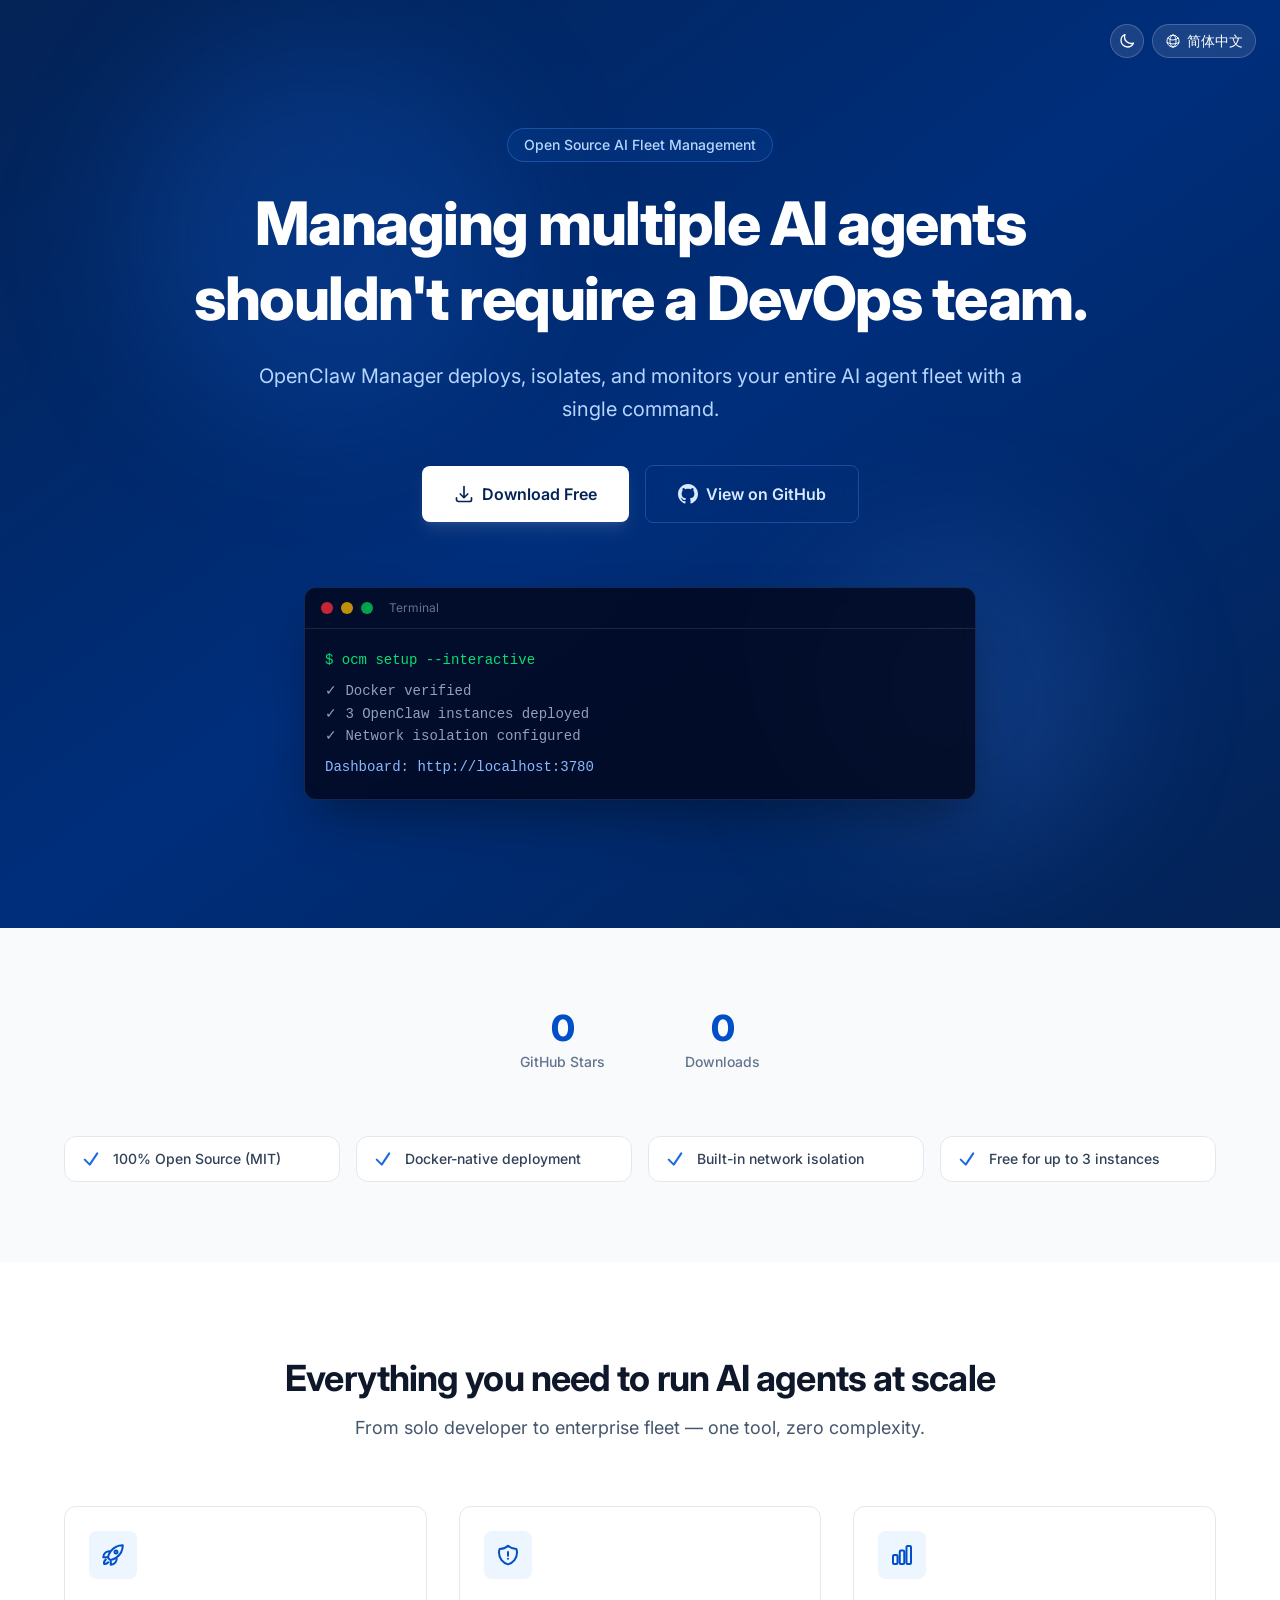
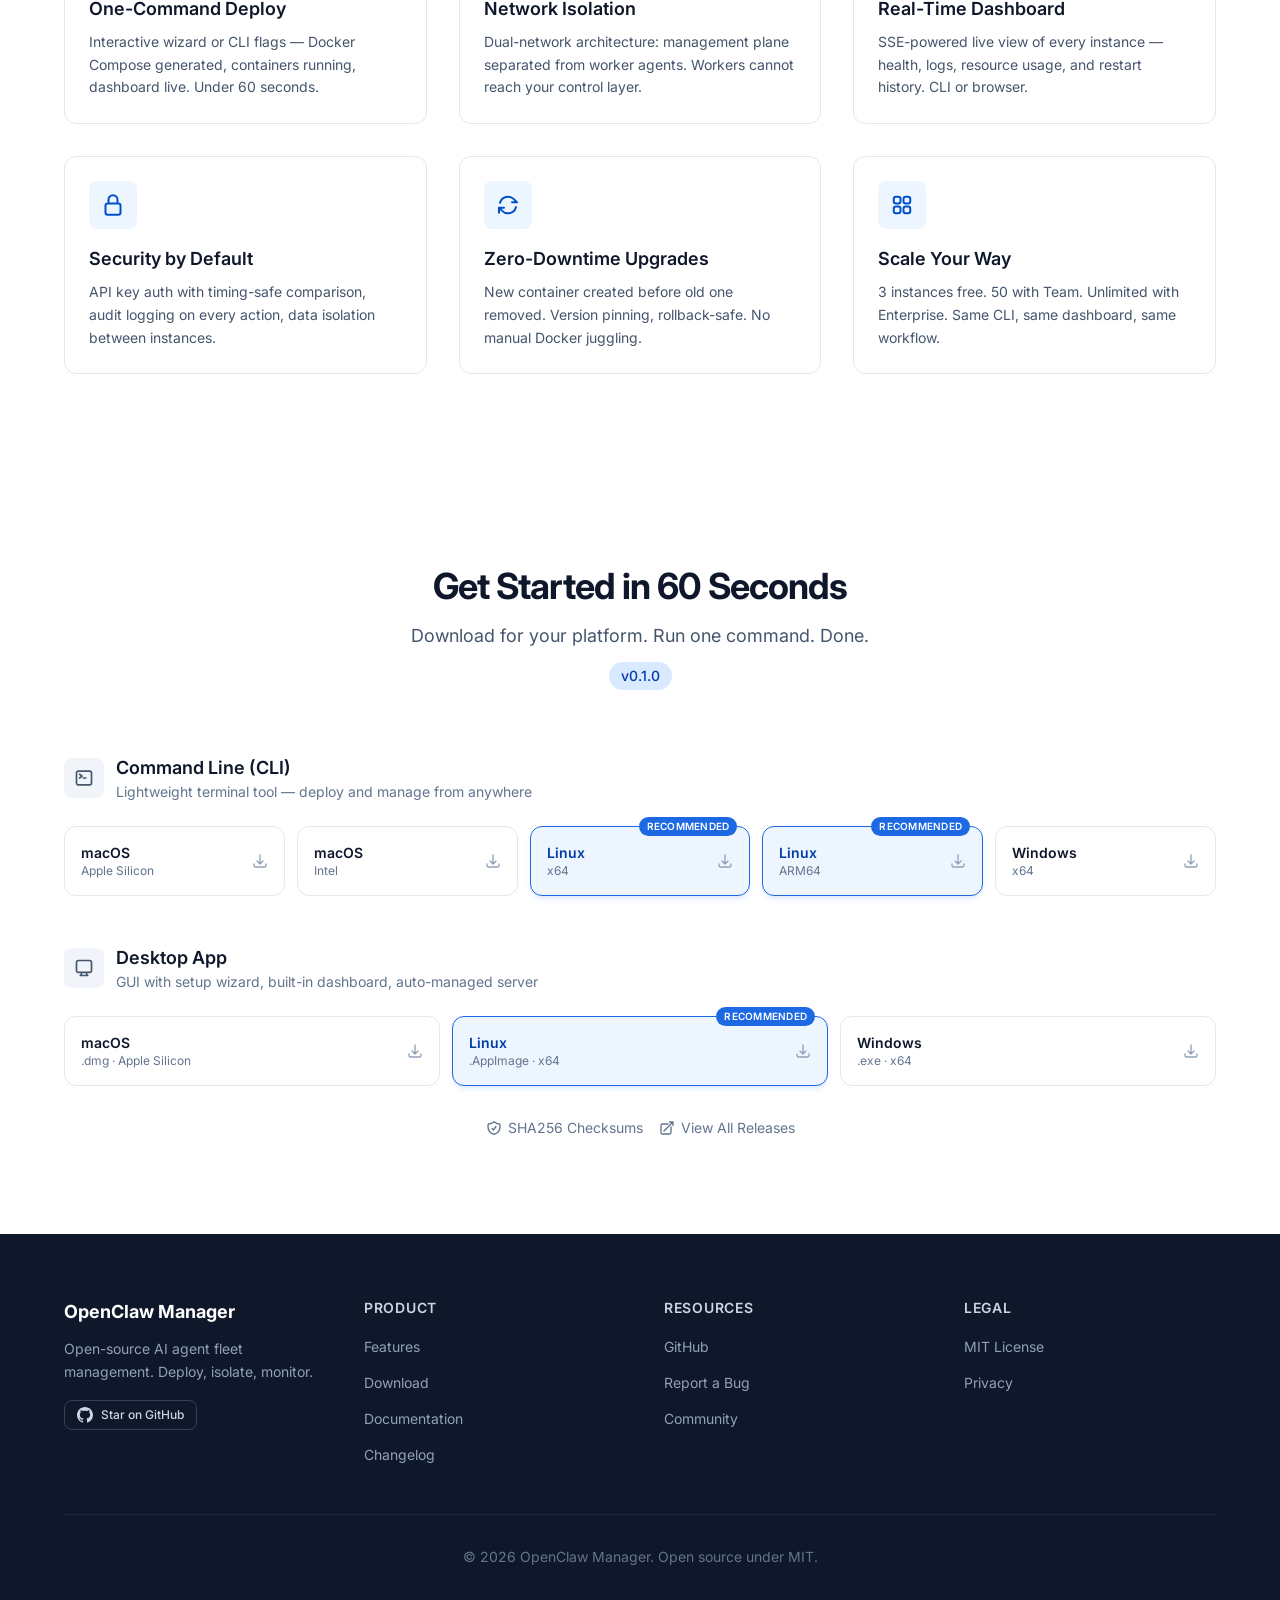
==== commit ef289a94: "Deploy website from vs-openclaw-astro" ====
--- a/en/index.html
+++ b/en/index.html
@@ -1,11 +1,11 @@
-<!DOCTYPE html><html lang="en"> <head><meta charset="UTF-8"><meta name="viewport" content="width=device-width, initial-scale=1.0"><meta name="description" content="OpenClaw Management — Deploy, manage, and secure your AI agent fleet."><link rel="icon" type="image/svg+xml" href="/favicon.svg"><link rel="preconnect" href="https://fonts.googleapis.com"><link rel="preconnect" href="https://fonts.gstatic.com" crossorigin><link href="https://fonts.googleapis.com/css2?family=Inter:wght@400;500;600;700;800&display=swap" rel="stylesheet"><title>OpenClaw Management — AI Agent Fleet Management</title><!-- Prevent FOUC: apply dark class before paint --><script>
+<!DOCTYPE html><html lang="en"> <head><meta charset="UTF-8"><meta name="viewport" content="width=device-width, initial-scale=1.0"><meta name="description" content="Open-source tool to deploy, manage, and secure multiple AI agent instances with Docker. One command setup, network isolation, real-time dashboard. Free for up to 3 instances."><meta name="keywords" content="OpenClaw, AI agent management, Docker, fleet management, container isolation, open source, CLI tool, AI DevOps"><link rel="canonical" href="https://openclaw.dev/en/"><!-- Open Graph --><meta property="og:type" content="website"><meta property="og:title" content="OpenClaw Manager — AI Agent Fleet Management Made Simple"><meta property="og:description" content="Deploy and manage your AI agent fleet with a single command. Container isolation, live dashboard, zero-downtime upgrades."><meta property="og:url" content="https://openclaw.dev/en/"><meta property="og:site_name" content="OpenClaw Manager"><meta property="og:locale" content="en_US"><meta property="og:image" content="https://openclaw.dev/og-image.png"><meta property="og:image:width" content="1200"><meta property="og:image:height" content="630"><!-- Twitter Card --><meta name="twitter:card" content="summary_large_image"><meta name="twitter:title" content="OpenClaw Manager — AI Agent Fleet Management Made Simple"><meta name="twitter:description" content="Deploy and manage your AI agent fleet with a single command. Container isolation, live dashboard, zero-downtime upgrades."><meta name="twitter:image" content="https://openclaw.dev/og-image.png"><!-- Alternate languages — must be absolute URLs per Google spec --><link rel="alternate" hreflang="en" href="https://openclaw.dev/en/"><link rel="alternate" hreflang="zh-CN" href="https://openclaw.dev/zh-cn/"><link rel="alternate" hreflang="x-default" href="https://openclaw.dev/en/"><!-- Structured data --><script type="application/ld+json">{"@context":"https://schema.org","@type":"SoftwareApplication","name":"OpenClaw Manager","description":"Open-source tool to deploy, manage, and secure multiple AI agent instances with Docker. One command setup, network isolation, real-time dashboard. Free for up to 3 instances.","applicationCategory":"DeveloperApplication","operatingSystem":"macOS, Linux, Windows","offers":{"@type":"Offer","price":"0","priceCurrency":"USD"},"license":"https://opensource.org/licenses/MIT","url":"https://openclaw.dev"}</script><link rel="icon" type="image/svg+xml" href="/favicon.svg"><link rel="preconnect" href="https://fonts.googleapis.com"><link rel="preconnect" href="https://fonts.gstatic.com" crossorigin><link href="https://fonts.googleapis.com/css2?family=Inter:wght@400;500;600;700;800&display=swap" rel="stylesheet"><title>OpenClaw Manager — Deploy, Isolate &amp; Monitor AI Agent Fleets</title><!-- Prevent FOUC: apply dark class before paint --><script>
       (function () {
         var stored = localStorage.getItem("theme");
         if (stored === "dark" || (!stored && window.matchMedia("(prefers-color-scheme: dark)").matches)) {
           document.documentElement.classList.add("dark");
         }
       })();
-    </script><link rel="stylesheet" href="/_astro/index.dM7pj1zy.css"></head> <body class="min-h-screen bg-white dark:bg-slate-950 text-slate-900 dark:text-slate-100 font-sans antialiased transition-colors duration-300"> <main>  <section class="relative overflow-hidden bg-gradient-to-br from-brand-900 via-brand-800 to-brand-900 dark:from-slate-950 dark:via-brand-950 dark:to-slate-950 py-32 px-6"> <!-- Controls: language + theme --> <div class="absolute top-6 right-6 z-20 flex items-center gap-2"> <button id="theme-toggle" type="button" aria-label="Toggle dark mode" class="inline-flex items-center justify-center rounded-full border border-white/20 bg-white/10 p-2 text-white backdrop-blur-sm transition-all duration-200 hover:bg-white/20"> <!-- Sun icon (shown in dark mode) --> <svg id="theme-icon-light" aria-hidden="true" class="hidden h-4 w-4" xmlns="http://www.w3.org/2000/svg" fill="none" viewBox="0 0 24 24" stroke="currentColor" stroke-width="2"> <path stroke-linecap="round" stroke-linejoin="round" d="M12 3v2.25m6.364.386l-1.591 1.591M21 12h-2.25m-.386 6.364l-1.591-1.591M12 18.75V21m-4.773-4.227l-1.591 1.591M5.25 12H3m4.227-4.773L5.636 5.636M15.75 12a3.75 3.75 0 11-7.5 0 3.75 3.75 0 017.5 0z"></path> </svg> <!-- Moon icon (shown in light mode) --> <svg id="theme-icon-dark" aria-hidden="true" class="hidden h-4 w-4" xmlns="http://www.w3.org/2000/svg" fill="none" viewBox="0 0 24 24" stroke="currentColor" stroke-width="2"> <path stroke-linecap="round" stroke-linejoin="round" d="M21.752 15.002A9.718 9.718 0 0118 15.75c-5.385 0-9.75-4.365-9.75-9.75 0-1.33.266-2.597.748-3.752A9.753 9.753 0 003 11.25C3 16.635 7.365 21 12.75 21a9.753 9.753 0 009.002-5.998z"></path> </svg> </button> <script>
+    </script><link rel="stylesheet" href="/_astro/index.hYoLGG2o.css"></head> <body class="min-h-screen bg-white dark:bg-slate-950 text-slate-900 dark:text-slate-100 font-sans antialiased transition-colors duration-300"> <main>   <header class="relative overflow-hidden bg-gradient-to-br from-brand-900 via-brand-800 to-brand-900 dark:from-slate-950 dark:via-brand-950 dark:to-slate-950 py-24 md:py-32 px-6"> <!-- Controls --> <nav aria-label="Site navigation" class="absolute top-6 right-6 z-20 flex items-center gap-2"> <button id="theme-toggle" type="button" aria-label="Toggle dark mode" class="inline-flex items-center justify-center rounded-full border border-white/20 bg-white/10 p-2 text-white backdrop-blur-sm transition-all duration-200 hover:bg-white/20"> <!-- Sun icon (shown in dark mode) --> <svg id="theme-icon-light" aria-hidden="true" class="hidden h-4 w-4" xmlns="http://www.w3.org/2000/svg" fill="none" viewBox="0 0 24 24" stroke="currentColor" stroke-width="2"> <path stroke-linecap="round" stroke-linejoin="round" d="M12 3v2.25m6.364.386l-1.591 1.591M21 12h-2.25m-.386 6.364l-1.591-1.591M12 18.75V21m-4.773-4.227l-1.591 1.591M5.25 12H3m4.227-4.773L5.636 5.636M15.75 12a3.75 3.75 0 11-7.5 0 3.75 3.75 0 017.5 0z"></path> </svg> <!-- Moon icon (shown in light mode) --> <svg id="theme-icon-dark" aria-hidden="true" class="hidden h-4 w-4" xmlns="http://www.w3.org/2000/svg" fill="none" viewBox="0 0 24 24" stroke="currentColor" stroke-width="2"> <path stroke-linecap="round" stroke-linejoin="round" d="M21.752 15.002A9.718 9.718 0 0118 15.75c-5.385 0-9.75-4.365-9.75-9.75 0-1.33.266-2.597.748-3.752A9.753 9.753 0 003 11.25C3 16.635 7.365 21 12.75 21a9.753 9.753 0 009.002-5.998z"></path> </svg> </button> <script>
   (function () {
     var btn = document.getElementById("theme-toggle");
     var iconLight = document.getElementById("theme-icon-light");
@@ -25,5 +25,23 @@
       updateIcons();
     });
   })();
-</script> <a href="/zh-cn/" class="inline-flex items-center gap-1.5 rounded-full border border-white/20 bg-white/10 px-3 py-1.5 text-sm font-medium text-white backdrop-blur-sm transition-all duration-200 hover:bg-white/20"> <svg aria-hidden="true" class="h-4 w-4" xmlns="http://www.w3.org/2000/svg" fill="none" viewBox="0 0 24 24" stroke="currentColor" stroke-width="1.5"> <path stroke-linecap="round" stroke-linejoin="round" d="M12 21a9.004 9.004 0 008.716-6.747M12 21a9.004 9.004 0 01-8.716-6.747M12 21c2.485 0 4.5-4.03 4.5-9S14.485 3 12 3m0 18c-2.485 0-4.5-4.03-4.5-9S9.515 3 12 3m0 0a8.997 8.997 0 017.843 4.582M12 3a8.997 8.997 0 00-7.843 4.582m15.686 0A11.953 11.953 0 0112 10.5c-2.998 0-5.74-1.1-7.843-2.918m15.686 0A8.959 8.959 0 0121 12c0 .778-.099 1.533-.284 2.253m0 0A17.919 17.919 0 0112 16.5a17.92 17.92 0 01-8.716-2.247m0 0A8.966 8.966 0 013 12c0-1.264.26-2.467.729-3.558"></path> </svg> 简体中文 </a> </div> <!-- Decorative gradient orbs --> <div class="absolute top-1/4 left-1/4 w-96 h-96 bg-brand-500/20 dark:bg-brand-500/10 rounded-full blur-3xl -translate-x-1/2 -translate-y-1/2"></div> <div class="absolute bottom-1/4 right-1/4 w-80 h-80 bg-brand-400/15 dark:bg-brand-400/8 rounded-full blur-3xl translate-x-1/2 translate-y-1/2"></div> <div class="absolute top-1/2 left-1/2 w-64 h-64 bg-brand-300/10 dark:bg-brand-300/5 rounded-full blur-2xl -translate-x-1/2 -translate-y-1/2"></div> <div class="relative z-10 mx-auto max-w-4xl text-center"> <p class="mb-6 inline-block rounded-full border border-brand-400/30 bg-brand-500/10 px-4 py-1.5 text-sm font-medium text-brand-200 backdrop-blur-sm"> AI Agent Fleet Management </p> <h1 class="text-5xl font-extrabold leading-tight tracking-tight text-white md:text-7xl"> OpenClaw<br>Management </h1> <p class="mx-auto mt-6 max-w-2xl text-lg leading-relaxed text-brand-200 md:text-xl"> Deploy, manage, and secure your AI agent fleet with confidence. </p> <div class="mt-10 flex flex-col items-center gap-4 sm:flex-row sm:justify-center"> <a href="#pricing" class="inline-flex items-center rounded-lg bg-brand-500 px-8 py-4 text-base font-semibold text-white shadow-lg shadow-brand-500/25 transition-all duration-200 hover:bg-brand-400 hover:shadow-xl hover:shadow-brand-400/30 hover:-translate-y-0.5"> Get Started Free </a> <a href="#features" class="inline-flex items-center rounded-lg border border-brand-400/30 px-8 py-4 text-base font-semibold text-brand-100 backdrop-blur-sm transition-all duration-200 hover:border-brand-300/50 hover:bg-brand-500/10 hover:-translate-y-0.5"> Learn More </a> </div> </div> </section> <section id="features" class="bg-gray-50 dark:bg-slate-900 py-24 px-6 transition-colors duration-300"> <div class="mx-auto max-w-6xl"> <div class="text-center"> <h2 class="text-3xl font-bold tracking-tight text-slate-900 dark:text-white md:text-4xl"> Everything You Need </h2> <p class="mx-auto mt-4 max-w-2xl text-lg text-slate-600 dark:text-slate-400"> Powerful tools for managing your AI agent infrastructure </p> </div> <div class="mt-16 grid gap-8 sm:grid-cols-2 lg:grid-cols-4"> <div class="group rounded-xl border border-slate-200 dark:border-slate-700 bg-white dark:bg-slate-800 p-6 transition-all duration-200 hover:border-brand-200 dark:hover:border-brand-600 hover:shadow-lg hover:shadow-brand-500/5 hover:-translate-y-1"> <div class="mb-4 inline-flex h-12 w-12 items-center justify-center rounded-lg bg-brand-50 dark:bg-brand-500/10 text-brand-600 dark:text-brand-400"> <svg aria-hidden="true" xmlns="http://www.w3.org/2000/svg" class="h-6 w-6" fill="none" viewBox="0 0 24 24" stroke="currentColor" stroke-width="2"> <path stroke-linecap="round" stroke-linejoin="round" d="M15.59 14.37a6 6 0 01-5.84 7.38v-4.8m5.84-2.58a14.98 14.98 0 006.16-12.12A14.98 14.98 0 009.631 8.41m5.96 5.96a14.926 14.926 0 01-5.841 2.58m-.119-8.54a6 6 0 00-7.381 5.84h4.8m2.581-5.84a14.927 14.927 0 00-2.58 5.84m2.699 2.7c-.103.021-.207.041-.311.06a15.09 15.09 0 01-2.448-2.448 14.9 14.9 0 01.06-.312m-2.24 2.39a4.493 4.493 0 00-1.757 4.306 4.493 4.493 0 004.306-1.758M16.5 9a1.5 1.5 0 11-3 0 1.5 1.5 0 013 0z"></path> </svg>    </div> <h3 class="text-lg font-semibold text-slate-900 dark:text-white">One-Click Install</h3> <p class="mt-2 text-sm leading-relaxed text-slate-600 dark:text-slate-400">Deploy OpenClaw instances with a single command. Zero-config setup gets you running in seconds.</p> </div><div class="group rounded-xl border border-slate-200 dark:border-slate-700 bg-white dark:bg-slate-800 p-6 transition-all duration-200 hover:border-brand-200 dark:hover:border-brand-600 hover:shadow-lg hover:shadow-brand-500/5 hover:-translate-y-1"> <div class="mb-4 inline-flex h-12 w-12 items-center justify-center rounded-lg bg-brand-50 dark:bg-brand-500/10 text-brand-600 dark:text-brand-400">  <svg aria-hidden="true" xmlns="http://www.w3.org/2000/svg" class="h-6 w-6" fill="none" viewBox="0 0 24 24" stroke="currentColor" stroke-width="2"> <path stroke-linecap="round" stroke-linejoin="round" d="M4 6a2 2 0 012-2h2a2 2 0 012 2v2a2 2 0 01-2 2H6a2 2 0 01-2-2V6zm10 0a2 2 0 012-2h2a2 2 0 012 2v2a2 2 0 01-2 2h-2a2 2 0 01-2-2V6zM4 16a2 2 0 012-2h2a2 2 0 012 2v2a2 2 0 01-2 2H6a2 2 0 01-2-2v-2zm10 0a2 2 0 012-2h2a2 2 0 012 2v2a2 2 0 01-2 2h-2a2 2 0 01-2-2v-2z"></path> </svg>   </div> <h3 class="text-lg font-semibold text-slate-900 dark:text-white">Fleet Management</h3> <p class="mt-2 text-sm leading-relaxed text-slate-600 dark:text-slate-400">Master/worker topology with health monitoring and auto-restart. Scale from one to thousands.</p> </div><div class="group rounded-xl border border-slate-200 dark:border-slate-700 bg-white dark:bg-slate-800 p-6 transition-all duration-200 hover:border-brand-200 dark:hover:border-brand-600 hover:shadow-lg hover:shadow-brand-500/5 hover:-translate-y-1"> <div class="mb-4 inline-flex h-12 w-12 items-center justify-center rounded-lg bg-brand-50 dark:bg-brand-500/10 text-brand-600 dark:text-brand-400">   <svg aria-hidden="true" xmlns="http://www.w3.org/2000/svg" class="h-6 w-6" fill="none" viewBox="0 0 24 24" stroke="currentColor" stroke-width="2"> <path stroke-linecap="round" stroke-linejoin="round" d="M9 12.75L11.25 15 15 9.75m-3-7.036A11.959 11.959 0 013.598 6 11.99 11.99 0 003 9.749c0 5.592 3.824 10.29 9 11.623 5.176-1.332 9-6.03 9-11.622 0-1.31-.21-2.571-.598-3.751h-.152c-3.196 0-6.1-1.248-8.25-3.285z"></path> </svg>  </div> <h3 class="text-lg font-semibold text-slate-900 dark:text-white">Data Security</h3> <p class="mt-2 text-sm leading-relaxed text-slate-600 dark:text-slate-400">Encryption at rest, data isolation between instances, and comprehensive audit logging.</p> </div><div class="group rounded-xl border border-slate-200 dark:border-slate-700 bg-white dark:bg-slate-800 p-6 transition-all duration-200 hover:border-brand-200 dark:hover:border-brand-600 hover:shadow-lg hover:shadow-brand-500/5 hover:-translate-y-1"> <div class="mb-4 inline-flex h-12 w-12 items-center justify-center rounded-lg bg-brand-50 dark:bg-brand-500/10 text-brand-600 dark:text-brand-400">    <svg aria-hidden="true" xmlns="http://www.w3.org/2000/svg" class="h-6 w-6" fill="none" viewBox="0 0 24 24" stroke="currentColor" stroke-width="2"> <path stroke-linecap="round" stroke-linejoin="round" d="M3 13.125C3 12.504 3.504 12 4.125 12h2.25c.621 0 1.125.504 1.125 1.125v6.75C7.5 20.496 6.996 21 6.375 21h-2.25A1.125 1.125 0 013 19.875v-6.75zM9.75 8.625c0-.621.504-1.125 1.125-1.125h2.25c.621 0 1.125.504 1.125 1.125v11.25c0 .621-.504 1.125-1.125 1.125h-2.25a1.125 1.125 0 01-1.125-1.125V8.625zM16.5 4.125c0-.621.504-1.125 1.125-1.125h2.25C20.496 3 21 3.504 21 4.125v15.75c0 .621-.504 1.125-1.125 1.125h-2.25a1.125 1.125 0 01-1.125-1.125V4.125z"></path> </svg> </div> <h3 class="text-lg font-semibold text-slate-900 dark:text-white">Real-Time Monitoring</h3> <p class="mt-2 text-sm leading-relaxed text-slate-600 dark:text-slate-400">SSE-based live dashboard with logs, resource metrics, and instant status updates.</p> </div> </div> </div> </section> <section id="pricing" class="bg-white dark:bg-slate-950 py-24 px-6 transition-colors duration-300"> <div class="mx-auto max-w-6xl"> <div class="text-center"> <h2 class="text-3xl font-bold tracking-tight text-slate-900 dark:text-white md:text-4xl"> Simple, Transparent Pricing </h2> <p class="mx-auto mt-4 max-w-2xl text-lg text-slate-600 dark:text-slate-400"> Start free and scale as your fleet grows </p> </div> <div class="mt-16 grid gap-8 pt-4 lg:grid-cols-3"> <div class="relative flex flex-col rounded-2xl p-8 transition-all duration-200 hover:-translate-y-1 border border-slate-200 dark:border-slate-700 bg-white dark:bg-slate-800/50 hover:border-brand-200 dark:hover:border-brand-600 hover:shadow-lg">  <div class="mb-6"> <h3 class="text-lg font-semibold text-slate-900 dark:text-white">Individual</h3> <div class="mt-4 flex items-baseline"> <span class="text-4xl font-bold tracking-tight text-slate-900 dark:text-white">Free</span>  </div> <p class="mt-2 text-sm text-slate-600 dark:text-slate-400">Up to 3 instances</p> </div> <ul class="mb-8 flex-1 space-y-3"> <li class="flex items-start gap-3 text-sm text-slate-600 dark:text-slate-300"> <svg aria-hidden="true" class="mt-0.5 h-4 w-4 flex-shrink-0 text-brand-500" xmlns="http://www.w3.org/2000/svg" fill="none" viewBox="0 0 24 24" stroke="currentColor" stroke-width="2.5"> <path stroke-linecap="round" stroke-linejoin="round" d="M4.5 12.75l6 6 9-13.5"></path> </svg> CLI access </li><li class="flex items-start gap-3 text-sm text-slate-600 dark:text-slate-300"> <svg aria-hidden="true" class="mt-0.5 h-4 w-4 flex-shrink-0 text-brand-500" xmlns="http://www.w3.org/2000/svg" fill="none" viewBox="0 0 24 24" stroke="currentColor" stroke-width="2.5"> <path stroke-linecap="round" stroke-linejoin="round" d="M4.5 12.75l6 6 9-13.5"></path> </svg> Community support </li><li class="flex items-start gap-3 text-sm text-slate-600 dark:text-slate-300"> <svg aria-hidden="true" class="mt-0.5 h-4 w-4 flex-shrink-0 text-brand-500" xmlns="http://www.w3.org/2000/svg" fill="none" viewBox="0 0 24 24" stroke="currentColor" stroke-width="2.5"> <path stroke-linecap="round" stroke-linejoin="round" d="M4.5 12.75l6 6 9-13.5"></path> </svg> Basic monitoring </li><li class="flex items-start gap-3 text-sm text-slate-600 dark:text-slate-300"> <svg aria-hidden="true" class="mt-0.5 h-4 w-4 flex-shrink-0 text-brand-500" xmlns="http://www.w3.org/2000/svg" fill="none" viewBox="0 0 24 24" stroke="currentColor" stroke-width="2.5"> <path stroke-linecap="round" stroke-linejoin="round" d="M4.5 12.75l6 6 9-13.5"></path> </svg> Docker deployment </li> </ul> <a href="#" class="block rounded-lg px-6 py-3 text-center text-sm font-semibold transition-all duration-200 border border-slate-300 dark:border-slate-600 text-slate-700 dark:text-slate-300 hover:border-brand-300 dark:hover:border-brand-500 hover:bg-brand-50 dark:hover:bg-brand-500/10 hover:text-brand-700 dark:hover:text-brand-300"> Get Started Free </a> </div><div class="relative flex flex-col rounded-2xl p-8 transition-all duration-200 hover:-translate-y-1 border-2 border-brand-500 bg-white dark:bg-slate-800 shadow-xl shadow-brand-500/10"> <div class="absolute -top-4 left-1/2 -translate-x-1/2"> <span class="inline-block rounded-full bg-brand-500 px-4 py-1 text-xs font-semibold tracking-wide text-white uppercase"> Most Popular </span> </div> <div class="mb-6"> <h3 class="text-lg font-semibold text-slate-900 dark:text-white">Team</h3> <div class="mt-4 flex items-baseline"> <span class="text-4xl font-bold tracking-tight text-slate-900 dark:text-white">$29</span> <span class="ml-1 text-sm text-slate-500 dark:text-slate-400">/mo per seat</span> </div> <p class="mt-2 text-sm text-slate-600 dark:text-slate-400">Up to 50 instances</p> </div> <ul class="mb-8 flex-1 space-y-3"> <li class="flex items-start gap-3 text-sm text-slate-600 dark:text-slate-300"> <svg aria-hidden="true" class="mt-0.5 h-4 w-4 flex-shrink-0 text-brand-500" xmlns="http://www.w3.org/2000/svg" fill="none" viewBox="0 0 24 24" stroke="currentColor" stroke-width="2.5"> <path stroke-linecap="round" stroke-linejoin="round" d="M4.5 12.75l6 6 9-13.5"></path> </svg> Everything in Individual </li><li class="flex items-start gap-3 text-sm text-slate-600 dark:text-slate-300"> <svg aria-hidden="true" class="mt-0.5 h-4 w-4 flex-shrink-0 text-brand-500" xmlns="http://www.w3.org/2000/svg" fill="none" viewBox="0 0 24 24" stroke="currentColor" stroke-width="2.5"> <path stroke-linecap="round" stroke-linejoin="round" d="M4.5 12.75l6 6 9-13.5"></path> </svg> Priority support </li><li class="flex items-start gap-3 text-sm text-slate-600 dark:text-slate-300"> <svg aria-hidden="true" class="mt-0.5 h-4 w-4 flex-shrink-0 text-brand-500" xmlns="http://www.w3.org/2000/svg" fill="none" viewBox="0 0 24 24" stroke="currentColor" stroke-width="2.5"> <path stroke-linecap="round" stroke-linejoin="round" d="M4.5 12.75l6 6 9-13.5"></path> </svg> Shared dashboards </li><li class="flex items-start gap-3 text-sm text-slate-600 dark:text-slate-300"> <svg aria-hidden="true" class="mt-0.5 h-4 w-4 flex-shrink-0 text-brand-500" xmlns="http://www.w3.org/2000/svg" fill="none" viewBox="0 0 24 24" stroke="currentColor" stroke-width="2.5"> <path stroke-linecap="round" stroke-linejoin="round" d="M4.5 12.75l6 6 9-13.5"></path> </svg> Team management </li><li class="flex items-start gap-3 text-sm text-slate-600 dark:text-slate-300"> <svg aria-hidden="true" class="mt-0.5 h-4 w-4 flex-shrink-0 text-brand-500" xmlns="http://www.w3.org/2000/svg" fill="none" viewBox="0 0 24 24" stroke="currentColor" stroke-width="2.5"> <path stroke-linecap="round" stroke-linejoin="round" d="M4.5 12.75l6 6 9-13.5"></path> </svg> API access </li> </ul> <a href="#" class="block rounded-lg px-6 py-3 text-center text-sm font-semibold transition-all duration-200 bg-brand-500 text-white shadow-md shadow-brand-500/25 hover:bg-brand-400 hover:shadow-lg"> Start Free Trial </a> </div><div class="relative flex flex-col rounded-2xl p-8 transition-all duration-200 hover:-translate-y-1 border border-slate-200 dark:border-slate-700 bg-white dark:bg-slate-800/50 hover:border-brand-200 dark:hover:border-brand-600 hover:shadow-lg">  <div class="mb-6"> <h3 class="text-lg font-semibold text-slate-900 dark:text-white">Enterprise</h3> <div class="mt-4 flex items-baseline"> <span class="text-4xl font-bold tracking-tight text-slate-900 dark:text-white">Contact Us</span>  </div> <p class="mt-2 text-sm text-slate-600 dark:text-slate-400">Unlimited instances</p> </div> <ul class="mb-8 flex-1 space-y-3"> <li class="flex items-start gap-3 text-sm text-slate-600 dark:text-slate-300"> <svg aria-hidden="true" class="mt-0.5 h-4 w-4 flex-shrink-0 text-brand-500" xmlns="http://www.w3.org/2000/svg" fill="none" viewBox="0 0 24 24" stroke="currentColor" stroke-width="2.5"> <path stroke-linecap="round" stroke-linejoin="round" d="M4.5 12.75l6 6 9-13.5"></path> </svg> Everything in Team </li><li class="flex items-start gap-3 text-sm text-slate-600 dark:text-slate-300"> <svg aria-hidden="true" class="mt-0.5 h-4 w-4 flex-shrink-0 text-brand-500" xmlns="http://www.w3.org/2000/svg" fill="none" viewBox="0 0 24 24" stroke="currentColor" stroke-width="2.5"> <path stroke-linecap="round" stroke-linejoin="round" d="M4.5 12.75l6 6 9-13.5"></path> </svg> SSO / SAML </li><li class="flex items-start gap-3 text-sm text-slate-600 dark:text-slate-300"> <svg aria-hidden="true" class="mt-0.5 h-4 w-4 flex-shrink-0 text-brand-500" xmlns="http://www.w3.org/2000/svg" fill="none" viewBox="0 0 24 24" stroke="currentColor" stroke-width="2.5"> <path stroke-linecap="round" stroke-linejoin="round" d="M4.5 12.75l6 6 9-13.5"></path> </svg> Dedicated support </li><li class="flex items-start gap-3 text-sm text-slate-600 dark:text-slate-300"> <svg aria-hidden="true" class="mt-0.5 h-4 w-4 flex-shrink-0 text-brand-500" xmlns="http://www.w3.org/2000/svg" fill="none" viewBox="0 0 24 24" stroke="currentColor" stroke-width="2.5"> <path stroke-linecap="round" stroke-linejoin="round" d="M4.5 12.75l6 6 9-13.5"></path> </svg> Custom SLA </li><li class="flex items-start gap-3 text-sm text-slate-600 dark:text-slate-300"> <svg aria-hidden="true" class="mt-0.5 h-4 w-4 flex-shrink-0 text-brand-500" xmlns="http://www.w3.org/2000/svg" fill="none" viewBox="0 0 24 24" stroke="currentColor" stroke-width="2.5"> <path stroke-linecap="round" stroke-linejoin="round" d="M4.5 12.75l6 6 9-13.5"></path> </svg> Compliance &amp; audit </li> </ul> <a href="#" class="block rounded-lg px-6 py-3 text-center text-sm font-semibold transition-all duration-200 border border-slate-300 dark:border-slate-600 text-slate-700 dark:text-slate-300 hover:border-brand-300 dark:hover:border-brand-500 hover:bg-brand-50 dark:hover:bg-brand-500/10 hover:text-brand-700 dark:hover:text-brand-300"> Contact Sales </a> </div> </div> </div> </section> <footer class="bg-slate-900 dark:bg-slate-950 py-16 px-6 transition-colors duration-300"> <div class="mx-auto max-w-6xl"> <div class="grid gap-12 sm:grid-cols-2 lg:grid-cols-4"> <!-- Brand --> <div> <p class="text-lg font-bold text-white">OpenClaw Management</p> <p class="mt-3 text-sm leading-relaxed text-slate-400"> Deploy, manage, and secure your AI agent fleet with confidence. </p> </div> <!-- Link columns --> <div> <p class="text-sm font-semibold uppercase tracking-wider text-slate-300">Product</p> <ul class="mt-4 space-y-3"> <li> <a href="#features" class="text-sm text-slate-400 transition-colors duration-150 hover:text-white"> Features </a> </li><li> <a href="#pricing" class="text-sm text-slate-400 transition-colors duration-150 hover:text-white"> Pricing </a> </li><li> <a href="#" class="text-sm text-slate-400 transition-colors duration-150 hover:text-white"> Docs </a> </li> </ul> </div><div> <p class="text-sm font-semibold uppercase tracking-wider text-slate-300">Company</p> <ul class="mt-4 space-y-3"> <li> <a href="#" class="text-sm text-slate-400 transition-colors duration-150 hover:text-white"> About </a> </li><li> <a href="#" class="text-sm text-slate-400 transition-colors duration-150 hover:text-white"> Blog </a> </li><li> <a href="#" class="text-sm text-slate-400 transition-colors duration-150 hover:text-white"> Contact </a> </li> </ul> </div><div> <p class="text-sm font-semibold uppercase tracking-wider text-slate-300">Connect</p> <ul class="mt-4 space-y-3"> <li> <a href="#" class="text-sm text-slate-400 transition-colors duration-150 hover:text-white"> GitHub </a> </li><li> <a href="#" class="text-sm text-slate-400 transition-colors duration-150 hover:text-white"> Twitter </a> </li> </ul> </div> </div> <div class="mt-12 border-t border-slate-800 pt-8 text-center"> <p class="text-sm text-slate-500">
-&copy; 2026 OpenClaw Management. All rights reserved. </p> </div> </div> </footer>  </main> </body></html>+</script> <a href="/zh-cn/" class="inline-flex items-center gap-1.5 rounded-full border border-white/20 bg-white/10 px-3 py-1.5 text-sm font-medium text-white backdrop-blur-sm transition-all duration-200 hover:bg-white/20"> <svg aria-hidden="true" class="h-4 w-4" xmlns="http://www.w3.org/2000/svg" fill="none" viewBox="0 0 24 24" stroke="currentColor" stroke-width="1.5"> <path stroke-linecap="round" stroke-linejoin="round" d="M12 21a9.004 9.004 0 008.716-6.747M12 21a9.004 9.004 0 01-8.716-6.747M12 21c2.485 0 4.5-4.03 4.5-9S14.485 3 12 3m0 18c-2.485 0-4.5-4.03-4.5-9S9.515 3 12 3m0 0a8.997 8.997 0 017.843 4.582M12 3a8.997 8.997 0 00-7.843 4.582m15.686 0A11.953 11.953 0 0112 10.5c-2.998 0-5.74-1.1-7.843-2.918m15.686 0A8.959 8.959 0 0121 12c0 .778-.099 1.533-.284 2.253m0 0A17.919 17.919 0 0112 16.5a17.92 17.92 0 01-8.716-2.247m0 0A8.966 8.966 0 013 12c0-1.264.26-2.467.729-3.558"></path> </svg> 简体中文 </a> </nav> <!-- Decorative orbs --> <div class="absolute top-1/4 left-1/4 w-96 h-96 bg-brand-500/20 dark:bg-brand-500/10 rounded-full blur-3xl -translate-x-1/2 -translate-y-1/2"></div> <div class="absolute bottom-1/4 right-1/4 w-80 h-80 bg-brand-400/15 dark:bg-brand-400/8 rounded-full blur-3xl translate-x-1/2 translate-y-1/2"></div> <div class="relative z-10 mx-auto max-w-5xl"> <div class="text-center"> <p class="mb-6 inline-block rounded-full border border-brand-400/30 bg-brand-500/10 px-4 py-1.5 text-sm font-medium text-brand-200 backdrop-blur-sm"> Open Source AI Fleet Management </p> <!-- Pain point --> <h1 class="text-3xl font-extrabold leading-tight tracking-tight text-white md:text-5xl lg:text-6xl"> Managing multiple AI agents shouldn&#39;t require a DevOps team. </h1> <!-- Solution --> <p class="mx-auto mt-6 max-w-3xl text-lg leading-relaxed text-brand-200 md:text-xl"> OpenClaw Manager deploys, isolates, and monitors your entire AI agent fleet with a single command. </p> <!-- CTA buttons --> <div class="mt-10 flex flex-col items-center gap-4 sm:flex-row sm:justify-center"> <a href="#download" class="inline-flex items-center gap-2 rounded-lg bg-white px-8 py-4 text-base font-semibold text-brand-900 shadow-lg shadow-white/10 transition-all duration-200 hover:bg-brand-50 hover:shadow-xl hover:-translate-y-0.5"> <svg aria-hidden="true" class="h-5 w-5" xmlns="http://www.w3.org/2000/svg" fill="none" viewBox="0 0 24 24" stroke="currentColor" stroke-width="2"> <path stroke-linecap="round" stroke-linejoin="round" d="M3 16.5v2.25A2.25 2.25 0 005.25 21h13.5A2.25 2.25 0 0021 18.75V16.5M16.5 12L12 16.5m0 0L7.5 12m4.5 4.5V3"></path> </svg> Download Free </a> <a href="https://github.com/vs-openclaw/vs-openclaw-website" target="_blank" rel="noopener noreferrer" class="inline-flex items-center gap-2 rounded-lg border border-brand-400/30 px-8 py-4 text-base font-semibold text-brand-100 backdrop-blur-sm transition-all duration-200 hover:border-brand-300/50 hover:bg-brand-500/10 hover:-translate-y-0.5"> <svg aria-hidden="true" class="h-5 w-5" fill="currentColor" viewBox="0 0 24 24"> <path d="M12 0c-6.626 0-12 5.373-12 12 0 5.302 3.438 9.8 8.207 11.387.599.111.793-.261.793-.577v-2.234c-3.338.726-4.033-1.416-4.033-1.416-.546-1.387-1.333-1.756-1.333-1.756-1.089-.745.083-.729.083-.729 1.205.084 1.839 1.237 1.839 1.237 1.07 1.834 2.807 1.304 3.492.997.107-.775.418-1.305.762-1.604-2.665-.305-5.467-1.334-5.467-5.931 0-1.311.469-2.381 1.236-3.221-.124-.303-.535-1.524.117-3.176 0 0 1.008-.322 3.301 1.23.957-.266 1.983-.399 3.003-.404 1.02.005 2.047.138 3.006.404 2.291-1.552 3.297-1.23 3.297-1.23.653 1.653.242 2.874.118 3.176.77.84 1.235 1.911 1.235 3.221 0 4.609-2.807 5.624-5.479 5.921.43.372.823 1.102.823 2.222v3.293c0 .319.192.694.801.576 4.765-1.589 8.199-6.086 8.199-11.386 0-6.627-5.373-12-12-12z"></path> </svg> View on GitHub </a> </div> </div> <!-- Terminal mockup --> <div class="mt-16 mx-auto max-w-2xl" role="img" aria-label="Terminal showing OpenClaw setup process"> <div class="rounded-xl border border-brand-400/20 bg-slate-950/80 backdrop-blur-sm shadow-2xl shadow-black/40 overflow-hidden"> <!-- Title bar --> <div class="flex items-center gap-2 border-b border-white/10 px-4 py-3"> <div class="h-3 w-3 rounded-full bg-red-500/80"></div> <div class="h-3 w-3 rounded-full bg-yellow-500/80"></div> <div class="h-3 w-3 rounded-full bg-green-500/80"></div> <span class="ml-2 text-xs text-slate-500">Terminal</span> </div> <!-- Content --> <div class="p-5 font-mono text-sm leading-relaxed"> <p class="text-green-400">$ ocm setup --interactive</p> <p class="mt-2 text-slate-400">✓ Docker verified</p> <p class="text-slate-400">✓ 3 OpenClaw instances deployed</p> <p class="text-slate-400">✓ Network isolation configured</p> <p class="mt-2 text-brand-300">Dashboard: http://localhost:3780</p> </div> </div> </div> </div> </header> <section id="social-proof" class="bg-gray-50 dark:bg-slate-900 py-20 px-6 transition-colors duration-300"> <div class="mx-auto max-w-6xl">  <div class="flex flex-wrap items-center justify-center gap-12 md:gap-20"> <div class="text-center"> <p class="text-3xl font-extrabold tracking-tight text-brand-600 dark:text-brand-400 md:text-4xl"> 0 </p> <p class="mt-1 text-sm font-medium text-slate-500 dark:text-slate-400"> GitHub Stars </p> </div><div class="text-center"> <p class="text-3xl font-extrabold tracking-tight text-brand-600 dark:text-brand-400 md:text-4xl"> 0 </p> <p class="mt-1 text-sm font-medium text-slate-500 dark:text-slate-400"> Downloads </p> </div> </div>  <div class="grid grid-cols-2 gap-4 md:grid-cols-4 mt-16"> <div class="flex items-center gap-3 rounded-xl border border-slate-200 dark:border-slate-700 bg-white dark:bg-slate-800/50 px-4 py-3"> <svg aria-hidden="true" class="h-5 w-5 flex-shrink-0 text-brand-500" xmlns="http://www.w3.org/2000/svg" fill="none" viewBox="0 0 24 24" stroke="currentColor" stroke-width="2.5"> <path stroke-linecap="round" stroke-linejoin="round" d="M4.5 12.75l6 6 9-13.5"></path> </svg> <span class="text-sm font-medium text-slate-700 dark:text-slate-300">100% Open Source (MIT)</span> </div><div class="flex items-center gap-3 rounded-xl border border-slate-200 dark:border-slate-700 bg-white dark:bg-slate-800/50 px-4 py-3"> <svg aria-hidden="true" class="h-5 w-5 flex-shrink-0 text-brand-500" xmlns="http://www.w3.org/2000/svg" fill="none" viewBox="0 0 24 24" stroke="currentColor" stroke-width="2.5"> <path stroke-linecap="round" stroke-linejoin="round" d="M4.5 12.75l6 6 9-13.5"></path> </svg> <span class="text-sm font-medium text-slate-700 dark:text-slate-300">Docker-native deployment</span> </div><div class="flex items-center gap-3 rounded-xl border border-slate-200 dark:border-slate-700 bg-white dark:bg-slate-800/50 px-4 py-3"> <svg aria-hidden="true" class="h-5 w-5 flex-shrink-0 text-brand-500" xmlns="http://www.w3.org/2000/svg" fill="none" viewBox="0 0 24 24" stroke="currentColor" stroke-width="2.5"> <path stroke-linecap="round" stroke-linejoin="round" d="M4.5 12.75l6 6 9-13.5"></path> </svg> <span class="text-sm font-medium text-slate-700 dark:text-slate-300">Built-in network isolation</span> </div><div class="flex items-center gap-3 rounded-xl border border-slate-200 dark:border-slate-700 bg-white dark:bg-slate-800/50 px-4 py-3"> <svg aria-hidden="true" class="h-5 w-5 flex-shrink-0 text-brand-500" xmlns="http://www.w3.org/2000/svg" fill="none" viewBox="0 0 24 24" stroke="currentColor" stroke-width="2.5"> <path stroke-linecap="round" stroke-linejoin="round" d="M4.5 12.75l6 6 9-13.5"></path> </svg> <span class="text-sm font-medium text-slate-700 dark:text-slate-300">Free for up to 3 instances</span> </div> </div> </div> </section> <section id="features" class="bg-white dark:bg-slate-950 py-24 px-6 transition-colors duration-300"> <div class="mx-auto max-w-6xl"> <div class="text-center"> <h2 class="text-3xl font-bold tracking-tight text-slate-900 dark:text-white md:text-4xl"> Everything you need to run AI agents at scale </h2> <p class="mx-auto mt-4 max-w-2xl text-lg text-slate-600 dark:text-slate-400"> From solo developer to enterprise fleet — one tool, zero complexity. </p> </div> <div class="mt-16 grid gap-8 sm:grid-cols-2 lg:grid-cols-3"> <div class="group rounded-xl border border-slate-200 dark:border-slate-700 bg-white dark:bg-slate-800/50 p-6 transition-all duration-200 hover:border-brand-200 dark:hover:border-brand-600 hover:shadow-lg hover:shadow-brand-500/5 hover:-translate-y-1"> <div class="mb-4 inline-flex h-12 w-12 items-center justify-center rounded-lg bg-brand-50 dark:bg-brand-500/10 text-brand-600 dark:text-brand-400"> <svg aria-hidden="true" class="h-6 w-6" xmlns="http://www.w3.org/2000/svg" fill="none" viewBox="0 0 24 24" stroke="currentColor" stroke-width="2"> <path stroke-linecap="round" stroke-linejoin="round" d="M15.59 14.37a6 6 0 01-5.84 7.38v-4.8m5.84-2.58a14.98 14.98 0 006.16-12.12A14.98 14.98 0 009.631 8.41m5.96 5.96a14.926 14.926 0 01-5.841 2.58m-.119-8.54a6 6 0 00-7.381 5.84h4.8m2.581-5.84a14.927 14.927 0 00-2.58 5.84m2.699 2.7c-.103.021-.207.041-.311.06a15.09 15.09 0 01-2.448-2.448 14.9 14.9 0 01.06-.312m-2.24 2.39a4.493 4.493 0 00-1.757 4.306 4.493 4.493 0 004.306-1.758M16.5 9a1.5 1.5 0 11-3 0 1.5 1.5 0 013 0z"></path> </svg>      </div> <h3 class="text-lg font-semibold text-slate-900 dark:text-white">One-Command Deploy</h3> <p class="mt-2 text-sm leading-relaxed text-slate-600 dark:text-slate-400">Interactive wizard or CLI flags — Docker Compose generated, containers running, dashboard live. Under 60 seconds.</p> </div><div class="group rounded-xl border border-slate-200 dark:border-slate-700 bg-white dark:bg-slate-800/50 p-6 transition-all duration-200 hover:border-brand-200 dark:hover:border-brand-600 hover:shadow-lg hover:shadow-brand-500/5 hover:-translate-y-1"> <div class="mb-4 inline-flex h-12 w-12 items-center justify-center rounded-lg bg-brand-50 dark:bg-brand-500/10 text-brand-600 dark:text-brand-400">  <svg aria-hidden="true" class="h-6 w-6" xmlns="http://www.w3.org/2000/svg" fill="none" viewBox="0 0 24 24" stroke="currentColor" stroke-width="2"> <path stroke-linecap="round" stroke-linejoin="round" d="M12 9v3.75m0-10.036A11.959 11.959 0 013.598 6 11.99 11.99 0 003 9.75c0 5.592 3.824 10.29 9 11.622 5.176-1.332 9-6.03 9-11.622 0-1.31-.21-2.57-.598-3.75h-.152c-3.196 0-6.1-1.249-8.25-3.286zm0 13.036h.008v.008H12v-.008z"></path> </svg>     </div> <h3 class="text-lg font-semibold text-slate-900 dark:text-white">Network Isolation</h3> <p class="mt-2 text-sm leading-relaxed text-slate-600 dark:text-slate-400">Dual-network architecture: management plane separated from worker agents. Workers cannot reach your control layer.</p> </div><div class="group rounded-xl border border-slate-200 dark:border-slate-700 bg-white dark:bg-slate-800/50 p-6 transition-all duration-200 hover:border-brand-200 dark:hover:border-brand-600 hover:shadow-lg hover:shadow-brand-500/5 hover:-translate-y-1"> <div class="mb-4 inline-flex h-12 w-12 items-center justify-center rounded-lg bg-brand-50 dark:bg-brand-500/10 text-brand-600 dark:text-brand-400">   <svg aria-hidden="true" class="h-6 w-6" xmlns="http://www.w3.org/2000/svg" fill="none" viewBox="0 0 24 24" stroke="currentColor" stroke-width="2"> <path stroke-linecap="round" stroke-linejoin="round" d="M3 13.125C3 12.504 3.504 12 4.125 12h2.25c.621 0 1.125.504 1.125 1.125v6.75C7.5 20.496 6.996 21 6.375 21h-2.25A1.125 1.125 0 013 19.875v-6.75zM9.75 8.625c0-.621.504-1.125 1.125-1.125h2.25c.621 0 1.125.504 1.125 1.125v11.25c0 .621-.504 1.125-1.125 1.125h-2.25a1.125 1.125 0 01-1.125-1.125V8.625zM16.5 4.125c0-.621.504-1.125 1.125-1.125h2.25C20.496 3 21 3.504 21 4.125v15.75c0 .621-.504 1.125-1.125 1.125h-2.25a1.125 1.125 0 01-1.125-1.125V4.125z"></path> </svg>    </div> <h3 class="text-lg font-semibold text-slate-900 dark:text-white">Real-Time Dashboard</h3> <p class="mt-2 text-sm leading-relaxed text-slate-600 dark:text-slate-400">SSE-powered live view of every instance — health, logs, resource usage, and restart history. CLI or browser.</p> </div><div class="group rounded-xl border border-slate-200 dark:border-slate-700 bg-white dark:bg-slate-800/50 p-6 transition-all duration-200 hover:border-brand-200 dark:hover:border-brand-600 hover:shadow-lg hover:shadow-brand-500/5 hover:-translate-y-1"> <div class="mb-4 inline-flex h-12 w-12 items-center justify-center rounded-lg bg-brand-50 dark:bg-brand-500/10 text-brand-600 dark:text-brand-400">    <svg aria-hidden="true" class="h-6 w-6" xmlns="http://www.w3.org/2000/svg" fill="none" viewBox="0 0 24 24" stroke="currentColor" stroke-width="2"> <path stroke-linecap="round" stroke-linejoin="round" d="M16.5 10.5V6.75a4.5 4.5 0 10-9 0v3.75m-.75 11.25h10.5a2.25 2.25 0 002.25-2.25v-6.75a2.25 2.25 0 00-2.25-2.25H6.75a2.25 2.25 0 00-2.25 2.25v6.75a2.25 2.25 0 002.25 2.25z"></path> </svg>   </div> <h3 class="text-lg font-semibold text-slate-900 dark:text-white">Security by Default</h3> <p class="mt-2 text-sm leading-relaxed text-slate-600 dark:text-slate-400">API key auth with timing-safe comparison, audit logging on every action, data isolation between instances.</p> </div><div class="group rounded-xl border border-slate-200 dark:border-slate-700 bg-white dark:bg-slate-800/50 p-6 transition-all duration-200 hover:border-brand-200 dark:hover:border-brand-600 hover:shadow-lg hover:shadow-brand-500/5 hover:-translate-y-1"> <div class="mb-4 inline-flex h-12 w-12 items-center justify-center rounded-lg bg-brand-50 dark:bg-brand-500/10 text-brand-600 dark:text-brand-400">     <svg aria-hidden="true" class="h-6 w-6" xmlns="http://www.w3.org/2000/svg" fill="none" viewBox="0 0 24 24" stroke="currentColor" stroke-width="2"> <path stroke-linecap="round" stroke-linejoin="round" d="M16.023 9.348h4.992v-.001M2.985 19.644v-4.992m0 0h4.992m-4.993 0l3.181 3.183a8.25 8.25 0 0013.803-3.7M4.031 9.865a8.25 8.25 0 0113.803-3.7l3.181 3.182"></path> </svg>  </div> <h3 class="text-lg font-semibold text-slate-900 dark:text-white">Zero-Downtime Upgrades</h3> <p class="mt-2 text-sm leading-relaxed text-slate-600 dark:text-slate-400">New container created before old one removed. Version pinning, rollback-safe. No manual Docker juggling.</p> </div><div class="group rounded-xl border border-slate-200 dark:border-slate-700 bg-white dark:bg-slate-800/50 p-6 transition-all duration-200 hover:border-brand-200 dark:hover:border-brand-600 hover:shadow-lg hover:shadow-brand-500/5 hover:-translate-y-1"> <div class="mb-4 inline-flex h-12 w-12 items-center justify-center rounded-lg bg-brand-50 dark:bg-brand-500/10 text-brand-600 dark:text-brand-400">      <svg aria-hidden="true" class="h-6 w-6" xmlns="http://www.w3.org/2000/svg" fill="none" viewBox="0 0 24 24" stroke="currentColor" stroke-width="2"> <path stroke-linecap="round" stroke-linejoin="round" d="M3.75 6A2.25 2.25 0 016 3.75h2.25A2.25 2.25 0 0110.5 6v2.25a2.25 2.25 0 01-2.25 2.25H6a2.25 2.25 0 01-2.25-2.25V6zM3.75 15.75A2.25 2.25 0 016 13.5h2.25a2.25 2.25 0 012.25 2.25V18a2.25 2.25 0 01-2.25 2.25H6A2.25 2.25 0 013.75 18v-2.25zM13.5 6a2.25 2.25 0 012.25-2.25H18A2.25 2.25 0 0120.25 6v2.25A2.25 2.25 0 0118 10.5h-2.25a2.25 2.25 0 01-2.25-2.25V6zM13.5 15.75a2.25 2.25 0 012.25-2.25H18a2.25 2.25 0 012.25 2.25V18A2.25 2.25 0 0118 20.25h-2.25A2.25 2.25 0 0113.5 18v-2.25z"></path> </svg> </div> <h3 class="text-lg font-semibold text-slate-900 dark:text-white">Scale Your Way</h3> <p class="mt-2 text-sm leading-relaxed text-slate-600 dark:text-slate-400">3 instances free. 50 with Team. Unlimited with Enterprise. Same CLI, same dashboard, same workflow.</p> </div> </div> </div> </section> <section id="download" class="bg-white dark:bg-slate-950 py-24 px-6 transition-colors duration-300"> <div class="mx-auto max-w-6xl"> <div class="text-center"> <h2 class="text-3xl font-bold tracking-tight text-slate-900 dark:text-white md:text-4xl"> Get Started in 60 Seconds </h2> <p class="mx-auto mt-4 max-w-2xl text-lg text-slate-600 dark:text-slate-400"> Download for your platform. Run one command. Done. </p> <p class="mt-3"> <span class="inline-block rounded-full bg-brand-100 dark:bg-brand-500/20 px-3 py-1 text-sm font-medium text-brand-700 dark:text-brand-300">
+v0.1.0 </span> </p> </div> <!-- CLI Section --> <div class="mt-16"> <div class="mb-6 flex items-center gap-3"> <div class="inline-flex h-10 w-10 items-center justify-center rounded-lg bg-slate-100 dark:bg-slate-800 text-slate-600 dark:text-slate-400"> <svg aria-hidden="true" class="h-5 w-5" xmlns="http://www.w3.org/2000/svg" fill="none" viewBox="0 0 24 24" stroke="currentColor" stroke-width="2"> <path stroke-linecap="round" stroke-linejoin="round" d="M6.75 7.5l3 2.25-3 2.25m4.5 0h3m-9 8.25h13.5A2.25 2.25 0 0021 18V6a2.25 2.25 0 00-2.25-2.25H5.25A2.25 2.25 0 003 6v12a2.25 2.25 0 002.25 2.25z"></path> </svg> </div> <div> <h3 class="text-lg font-semibold text-slate-900 dark:text-white">Command Line (CLI)</h3> <p class="text-sm text-slate-500 dark:text-slate-400">Lightweight terminal tool — deploy and manage from anywhere</p> </div> </div> <div class="grid gap-3 sm:grid-cols-2 lg:grid-cols-5"> <a href="https://github.com/vs-openclaw/vs-openclaw-website/releases/download/v0.1.0/ocm-darwin-arm64" data-os="macos" class="download-link group relative flex items-center gap-3 rounded-xl border border-slate-200 dark:border-slate-700 bg-white dark:bg-slate-800/50 p-4 transition-all duration-200 hover:border-brand-300 dark:hover:border-brand-600 hover:shadow-md hover:-translate-y-0.5 data-[detected]:border-brand-500 data-[detected]:bg-brand-50 dark:data-[detected]:bg-brand-500/10 data-[detected]:shadow-md data-[detected]:shadow-brand-500/10" aria-label="Download CLI - macOS Apple Silicon"> <span class="download-badge absolute -top-2.5 right-3 hidden rounded-full bg-brand-500 px-2 py-0.5 text-[10px] font-semibold text-white uppercase tracking-wide"> Recommended </span> <div class="flex-1 min-w-0"> <span class="block text-sm font-semibold text-slate-900 dark:text-white group-data-[detected]:text-brand-700 dark:group-data-[detected]:text-brand-300"> macOS </span> <span class="block text-xs text-slate-500 dark:text-slate-400">Apple Silicon</span> </div> <svg aria-hidden="true" class="h-4 w-4 flex-shrink-0 text-slate-400 dark:text-slate-500 transition-colors group-hover:text-brand-500" xmlns="http://www.w3.org/2000/svg" fill="none" viewBox="0 0 24 24" stroke="currentColor" stroke-width="2"> <path stroke-linecap="round" stroke-linejoin="round" d="M3 16.5v2.25A2.25 2.25 0 005.25 21h13.5A2.25 2.25 0 0021 18.75V16.5M16.5 12L12 16.5m0 0L7.5 12m4.5 4.5V3"></path> </svg> </a><a href="https://github.com/vs-openclaw/vs-openclaw-website/releases/download/v0.1.0/ocm-darwin-x64" data-os="macos" class="download-link group relative flex items-center gap-3 rounded-xl border border-slate-200 dark:border-slate-700 bg-white dark:bg-slate-800/50 p-4 transition-all duration-200 hover:border-brand-300 dark:hover:border-brand-600 hover:shadow-md hover:-translate-y-0.5 data-[detected]:border-brand-500 data-[detected]:bg-brand-50 dark:data-[detected]:bg-brand-500/10 data-[detected]:shadow-md data-[detected]:shadow-brand-500/10" aria-label="Download CLI - macOS Intel"> <span class="download-badge absolute -top-2.5 right-3 hidden rounded-full bg-brand-500 px-2 py-0.5 text-[10px] font-semibold text-white uppercase tracking-wide"> Recommended </span> <div class="flex-1 min-w-0"> <span class="block text-sm font-semibold text-slate-900 dark:text-white group-data-[detected]:text-brand-700 dark:group-data-[detected]:text-brand-300"> macOS </span> <span class="block text-xs text-slate-500 dark:text-slate-400">Intel</span> </div> <svg aria-hidden="true" class="h-4 w-4 flex-shrink-0 text-slate-400 dark:text-slate-500 transition-colors group-hover:text-brand-500" xmlns="http://www.w3.org/2000/svg" fill="none" viewBox="0 0 24 24" stroke="currentColor" stroke-width="2"> <path stroke-linecap="round" stroke-linejoin="round" d="M3 16.5v2.25A2.25 2.25 0 005.25 21h13.5A2.25 2.25 0 0021 18.75V16.5M16.5 12L12 16.5m0 0L7.5 12m4.5 4.5V3"></path> </svg> </a><a href="https://github.com/vs-openclaw/vs-openclaw-website/releases/download/v0.1.0/ocm-linux-x64" data-os="linux" class="download-link group relative flex items-center gap-3 rounded-xl border border-slate-200 dark:border-slate-700 bg-white dark:bg-slate-800/50 p-4 transition-all duration-200 hover:border-brand-300 dark:hover:border-brand-600 hover:shadow-md hover:-translate-y-0.5 data-[detected]:border-brand-500 data-[detected]:bg-brand-50 dark:data-[detected]:bg-brand-500/10 data-[detected]:shadow-md data-[detected]:shadow-brand-500/10" aria-label="Download CLI - Linux x64"> <span class="download-badge absolute -top-2.5 right-3 hidden rounded-full bg-brand-500 px-2 py-0.5 text-[10px] font-semibold text-white uppercase tracking-wide"> Recommended </span> <div class="flex-1 min-w-0"> <span class="block text-sm font-semibold text-slate-900 dark:text-white group-data-[detected]:text-brand-700 dark:group-data-[detected]:text-brand-300"> Linux </span> <span class="block text-xs text-slate-500 dark:text-slate-400">x64</span> </div> <svg aria-hidden="true" class="h-4 w-4 flex-shrink-0 text-slate-400 dark:text-slate-500 transition-colors group-hover:text-brand-500" xmlns="http://www.w3.org/2000/svg" fill="none" viewBox="0 0 24 24" stroke="currentColor" stroke-width="2"> <path stroke-linecap="round" stroke-linejoin="round" d="M3 16.5v2.25A2.25 2.25 0 005.25 21h13.5A2.25 2.25 0 0021 18.75V16.5M16.5 12L12 16.5m0 0L7.5 12m4.5 4.5V3"></path> </svg> </a><a href="https://github.com/vs-openclaw/vs-openclaw-website/releases/download/v0.1.0/ocm-linux-arm64" data-os="linux" class="download-link group relative flex items-center gap-3 rounded-xl border border-slate-200 dark:border-slate-700 bg-white dark:bg-slate-800/50 p-4 transition-all duration-200 hover:border-brand-300 dark:hover:border-brand-600 hover:shadow-md hover:-translate-y-0.5 data-[detected]:border-brand-500 data-[detected]:bg-brand-50 dark:data-[detected]:bg-brand-500/10 data-[detected]:shadow-md data-[detected]:shadow-brand-500/10" aria-label="Download CLI - Linux ARM64"> <span class="download-badge absolute -top-2.5 right-3 hidden rounded-full bg-brand-500 px-2 py-0.5 text-[10px] font-semibold text-white uppercase tracking-wide"> Recommended </span> <div class="flex-1 min-w-0"> <span class="block text-sm font-semibold text-slate-900 dark:text-white group-data-[detected]:text-brand-700 dark:group-data-[detected]:text-brand-300"> Linux </span> <span class="block text-xs text-slate-500 dark:text-slate-400">ARM64</span> </div> <svg aria-hidden="true" class="h-4 w-4 flex-shrink-0 text-slate-400 dark:text-slate-500 transition-colors group-hover:text-brand-500" xmlns="http://www.w3.org/2000/svg" fill="none" viewBox="0 0 24 24" stroke="currentColor" stroke-width="2"> <path stroke-linecap="round" stroke-linejoin="round" d="M3 16.5v2.25A2.25 2.25 0 005.25 21h13.5A2.25 2.25 0 0021 18.75V16.5M16.5 12L12 16.5m0 0L7.5 12m4.5 4.5V3"></path> </svg> </a><a href="https://github.com/vs-openclaw/vs-openclaw-website/releases/download/v0.1.0/ocm-windows-x64.exe" data-os="windows" class="download-link group relative flex items-center gap-3 rounded-xl border border-slate-200 dark:border-slate-700 bg-white dark:bg-slate-800/50 p-4 transition-all duration-200 hover:border-brand-300 dark:hover:border-brand-600 hover:shadow-md hover:-translate-y-0.5 data-[detected]:border-brand-500 data-[detected]:bg-brand-50 dark:data-[detected]:bg-brand-500/10 data-[detected]:shadow-md data-[detected]:shadow-brand-500/10" aria-label="Download CLI - Windows x64"> <span class="download-badge absolute -top-2.5 right-3 hidden rounded-full bg-brand-500 px-2 py-0.5 text-[10px] font-semibold text-white uppercase tracking-wide"> Recommended </span> <div class="flex-1 min-w-0"> <span class="block text-sm font-semibold text-slate-900 dark:text-white group-data-[detected]:text-brand-700 dark:group-data-[detected]:text-brand-300"> Windows </span> <span class="block text-xs text-slate-500 dark:text-slate-400">x64</span> </div> <svg aria-hidden="true" class="h-4 w-4 flex-shrink-0 text-slate-400 dark:text-slate-500 transition-colors group-hover:text-brand-500" xmlns="http://www.w3.org/2000/svg" fill="none" viewBox="0 0 24 24" stroke="currentColor" stroke-width="2"> <path stroke-linecap="round" stroke-linejoin="round" d="M3 16.5v2.25A2.25 2.25 0 005.25 21h13.5A2.25 2.25 0 0021 18.75V16.5M16.5 12L12 16.5m0 0L7.5 12m4.5 4.5V3"></path> </svg> </a> </div> </div> <!-- Desktop Section --> <div class="mt-12"> <div class="mb-6 flex items-center gap-3"> <div class="inline-flex h-10 w-10 items-center justify-center rounded-lg bg-slate-100 dark:bg-slate-800 text-slate-600 dark:text-slate-400"> <svg aria-hidden="true" class="h-5 w-5" xmlns="http://www.w3.org/2000/svg" fill="none" viewBox="0 0 24 24" stroke="currentColor" stroke-width="2"> <path stroke-linecap="round" stroke-linejoin="round" d="M9 17.25v1.007a3 3 0 01-.879 2.122L7.5 21h9l-.621-.621A3 3 0 0115 18.257V17.25m6-12V15a2.25 2.25 0 01-2.25 2.25H5.25A2.25 2.25 0 013 15V5.25A2.25 2.25 0 015.25 3h13.5A2.25 2.25 0 0121 5.25z"></path> </svg> </div> <div> <h3 class="text-lg font-semibold text-slate-900 dark:text-white">Desktop App</h3> <p class="text-sm text-slate-500 dark:text-slate-400">GUI with setup wizard, built-in dashboard, auto-managed server</p> </div> </div> <div class="grid gap-3 sm:grid-cols-2 lg:grid-cols-3"> <a href="https://github.com/vs-openclaw/vs-openclaw-website/releases/download/v0.1.0/OpenClaw.Manager-0.1.0-mac-arm64.dmg" data-os="macos" class="download-link group relative flex items-center gap-3 rounded-xl border border-slate-200 dark:border-slate-700 bg-white dark:bg-slate-800/50 p-4 transition-all duration-200 hover:border-brand-300 dark:hover:border-brand-600 hover:shadow-md hover:-translate-y-0.5 data-[detected]:border-brand-500 data-[detected]:bg-brand-50 dark:data-[detected]:bg-brand-500/10 data-[detected]:shadow-md data-[detected]:shadow-brand-500/10" aria-label="Download Desktop - macOS Apple Silicon"> <span class="download-badge absolute -top-2.5 right-3 hidden rounded-full bg-brand-500 px-2 py-0.5 text-[10px] font-semibold text-white uppercase tracking-wide"> Recommended </span> <div class="flex-1 min-w-0"> <span class="block text-sm font-semibold text-slate-900 dark:text-white group-data-[detected]:text-brand-700 dark:group-data-[detected]:text-brand-300"> macOS </span> <span class="block text-xs text-slate-500 dark:text-slate-400">.dmg &middot; Apple Silicon</span> </div> <svg aria-hidden="true" class="h-4 w-4 flex-shrink-0 text-slate-400 dark:text-slate-500 transition-colors group-hover:text-brand-500" xmlns="http://www.w3.org/2000/svg" fill="none" viewBox="0 0 24 24" stroke="currentColor" stroke-width="2"> <path stroke-linecap="round" stroke-linejoin="round" d="M3 16.5v2.25A2.25 2.25 0 005.25 21h13.5A2.25 2.25 0 0021 18.75V16.5M16.5 12L12 16.5m0 0L7.5 12m4.5 4.5V3"></path> </svg> </a><a href="https://github.com/vs-openclaw/vs-openclaw-website/releases/download/v0.1.0/OpenClaw.Manager-0.1.0-linux-x86_64.AppImage" data-os="linux" class="download-link group relative flex items-center gap-3 rounded-xl border border-slate-200 dark:border-slate-700 bg-white dark:bg-slate-800/50 p-4 transition-all duration-200 hover:border-brand-300 dark:hover:border-brand-600 hover:shadow-md hover:-translate-y-0.5 data-[detected]:border-brand-500 data-[detected]:bg-brand-50 dark:data-[detected]:bg-brand-500/10 data-[detected]:shadow-md data-[detected]:shadow-brand-500/10" aria-label="Download Desktop - Linux x64"> <span class="download-badge absolute -top-2.5 right-3 hidden rounded-full bg-brand-500 px-2 py-0.5 text-[10px] font-semibold text-white uppercase tracking-wide"> Recommended </span> <div class="flex-1 min-w-0"> <span class="block text-sm font-semibold text-slate-900 dark:text-white group-data-[detected]:text-brand-700 dark:group-data-[detected]:text-brand-300"> Linux </span> <span class="block text-xs text-slate-500 dark:text-slate-400">.AppImage &middot; x64</span> </div> <svg aria-hidden="true" class="h-4 w-4 flex-shrink-0 text-slate-400 dark:text-slate-500 transition-colors group-hover:text-brand-500" xmlns="http://www.w3.org/2000/svg" fill="none" viewBox="0 0 24 24" stroke="currentColor" stroke-width="2"> <path stroke-linecap="round" stroke-linejoin="round" d="M3 16.5v2.25A2.25 2.25 0 005.25 21h13.5A2.25 2.25 0 0021 18.75V16.5M16.5 12L12 16.5m0 0L7.5 12m4.5 4.5V3"></path> </svg> </a><a href="https://github.com/vs-openclaw/vs-openclaw-website/releases/download/v0.1.0/OpenClaw.Manager-0.1.0-win-x64.exe" data-os="windows" class="download-link group relative flex items-center gap-3 rounded-xl border border-slate-200 dark:border-slate-700 bg-white dark:bg-slate-800/50 p-4 transition-all duration-200 hover:border-brand-300 dark:hover:border-brand-600 hover:shadow-md hover:-translate-y-0.5 data-[detected]:border-brand-500 data-[detected]:bg-brand-50 dark:data-[detected]:bg-brand-500/10 data-[detected]:shadow-md data-[detected]:shadow-brand-500/10" aria-label="Download Desktop - Windows x64"> <span class="download-badge absolute -top-2.5 right-3 hidden rounded-full bg-brand-500 px-2 py-0.5 text-[10px] font-semibold text-white uppercase tracking-wide"> Recommended </span> <div class="flex-1 min-w-0"> <span class="block text-sm font-semibold text-slate-900 dark:text-white group-data-[detected]:text-brand-700 dark:group-data-[detected]:text-brand-300"> Windows </span> <span class="block text-xs text-slate-500 dark:text-slate-400">.exe &middot; x64</span> </div> <svg aria-hidden="true" class="h-4 w-4 flex-shrink-0 text-slate-400 dark:text-slate-500 transition-colors group-hover:text-brand-500" xmlns="http://www.w3.org/2000/svg" fill="none" viewBox="0 0 24 24" stroke="currentColor" stroke-width="2"> <path stroke-linecap="round" stroke-linejoin="round" d="M3 16.5v2.25A2.25 2.25 0 005.25 21h13.5A2.25 2.25 0 0021 18.75V16.5M16.5 12L12 16.5m0 0L7.5 12m4.5 4.5V3"></path> </svg> </a> </div> </div> <!-- SHA256 + Fallback --> <div class="mt-8 flex flex-wrap items-center justify-center gap-4 text-sm"> <a href="https://github.com/vs-openclaw/vs-openclaw-website/releases/download/v0.1.0/SHA256SUMS.txt" target="_blank" rel="noopener noreferrer" class="inline-flex items-center gap-1.5 text-slate-500 dark:text-slate-400 hover:text-brand-600 dark:hover:text-brand-300 transition-colors"> <svg aria-hidden="true" class="h-4 w-4" xmlns="http://www.w3.org/2000/svg" fill="none" viewBox="0 0 24 24" stroke="currentColor" stroke-width="2"> <path stroke-linecap="round" stroke-linejoin="round" d="M9 12.75L11.25 15 15 9.75m-3-7.036A11.959 11.959 0 013.598 6 11.99 11.99 0 003 9.749c0 5.592 3.824 10.29 9 11.623 5.176-1.332 9-6.03 9-11.622 0-1.31-.21-2.571-.598-3.751h-.152c-3.196 0-6.1-1.248-8.25-3.285z"></path> </svg> SHA256 Checksums </a> <a href="https://github.com/vs-openclaw/vs-openclaw-website/releases/" target="_blank" rel="noopener noreferrer" class="inline-flex items-center gap-1.5 text-slate-500 dark:text-slate-400 hover:text-brand-600 dark:hover:text-brand-300 transition-colors"> <svg aria-hidden="true" class="h-4 w-4" xmlns="http://www.w3.org/2000/svg" fill="none" viewBox="0 0 24 24" stroke="currentColor" stroke-width="2"> <path stroke-linecap="round" stroke-linejoin="round" d="M13.5 6H5.25A2.25 2.25 0 003 8.25v10.5A2.25 2.25 0 005.25 21h10.5A2.25 2.25 0 0018 18.75V10.5m-10.5 6L21 3m0 0h-5.25M21 3v5.25"></path> </svg> View All Releases </a> </div> </div> </section> <script>
+(function () {
+  // OS detection — exclude mobile platforms that share desktop UA strings
+  var ua = navigator.userAgent;
+  var os = /Mac/.test(ua) && !/iPhone|iPad/.test(ua) ? "macos"
+         : /Win/.test(ua) ? "windows"
+         : /Linux/.test(ua) && !/Android/.test(ua) ? "linux"
+         : null;
+
+  if (os) {
+    document.querySelectorAll('[data-os="' + os + '"]').forEach(function (el) {
+      el.setAttribute("data-detected", "");
+      var badge = el.querySelector(".download-badge");
+      if (badge) badge.classList.remove("hidden");
+    });
+  }
+})();
+</script> <footer class="bg-slate-900 dark:bg-slate-950 py-16 px-6 transition-colors duration-300"> <div class="mx-auto max-w-6xl"> <div class="grid gap-12 sm:grid-cols-2 lg:grid-cols-4"> <!-- Brand --> <div> <p class="text-lg font-bold text-white">OpenClaw Manager</p> <p class="mt-3 text-sm leading-relaxed text-slate-400"> Open-source AI agent fleet management. Deploy, isolate, monitor. </p> <!-- GitHub star button --> <a href="https://github.com/vs-openclaw/vs-openclaw-website" target="_blank" rel="noopener noreferrer" class="mt-4 inline-flex items-center gap-2 rounded-lg border border-slate-700 px-3 py-1.5 text-xs font-medium text-slate-300 transition-colors hover:border-slate-500 hover:text-white"> <svg aria-hidden="true" class="h-4 w-4" fill="currentColor" viewBox="0 0 24 24"> <path d="M12 0c-6.626 0-12 5.373-12 12 0 5.302 3.438 9.8 8.207 11.387.599.111.793-.261.793-.577v-2.234c-3.338.726-4.033-1.416-4.033-1.416-.546-1.387-1.333-1.756-1.333-1.756-1.089-.745.083-.729.083-.729 1.205.084 1.839 1.237 1.839 1.237 1.07 1.834 2.807 1.304 3.492.997.107-.775.418-1.305.762-1.604-2.665-.305-5.467-1.334-5.467-5.931 0-1.311.469-2.381 1.236-3.221-.124-.303-.535-1.524.117-3.176 0 0 1.008-.322 3.301 1.23.957-.266 1.983-.399 3.003-.404 1.02.005 2.047.138 3.006.404 2.291-1.552 3.297-1.23 3.297-1.23.653 1.653.242 2.874.118 3.176.77.84 1.235 1.911 1.235 3.221 0 4.609-2.807 5.624-5.479 5.921.43.372.823 1.102.823 2.222v3.293c0 .319.192.694.801.576 4.765-1.589 8.199-6.086 8.199-11.386 0-6.627-5.373-12-12-12z"></path> </svg> Star on GitHub </a> </div> <!-- Link columns --> <div> <p class="text-sm font-semibold uppercase tracking-wider text-slate-300">Product</p> <ul class="mt-4 space-y-3"> <li> <a href="#features" class="text-sm text-slate-400 transition-colors duration-150 hover:text-white"> Features </a> </li><li> <a href="#download" class="text-sm text-slate-400 transition-colors duration-150 hover:text-white"> Download </a> </li><li> <a href="#" class="text-sm text-slate-400 transition-colors duration-150 hover:text-white"> Documentation </a> </li><li> <a href="https://github.com/vs-openclaw/vs-openclaw-website/releases" target="_blank" rel="noopener noreferrer" class="text-sm text-slate-400 transition-colors duration-150 hover:text-white"> Changelog </a> </li> </ul> </div><div> <p class="text-sm font-semibold uppercase tracking-wider text-slate-300">Resources</p> <ul class="mt-4 space-y-3"> <li> <a href="https://github.com/vs-openclaw/vs-openclaw-website" target="_blank" rel="noopener noreferrer" class="text-sm text-slate-400 transition-colors duration-150 hover:text-white"> GitHub </a> </li><li> <a href="https://github.com/vs-openclaw/vs-openclaw-website/issues" target="_blank" rel="noopener noreferrer" class="text-sm text-slate-400 transition-colors duration-150 hover:text-white"> Report a Bug </a> </li><li> <a href="https://github.com/vs-openclaw/vs-openclaw-website/discussions" target="_blank" rel="noopener noreferrer" class="text-sm text-slate-400 transition-colors duration-150 hover:text-white"> Community </a> </li> </ul> </div><div> <p class="text-sm font-semibold uppercase tracking-wider text-slate-300">Legal</p> <ul class="mt-4 space-y-3"> <li> <a href="https://github.com/vs-openclaw/vs-openclaw-website/blob/main/LICENSE" target="_blank" rel="noopener noreferrer" class="text-sm text-slate-400 transition-colors duration-150 hover:text-white"> MIT License </a> </li><li> <a href="#" class="text-sm text-slate-400 transition-colors duration-150 hover:text-white"> Privacy </a> </li> </ul> </div> </div> <div class="mt-12 border-t border-slate-800 pt-8 text-center"> <p class="text-sm text-slate-500">
+&copy; 2026 OpenClaw Manager. Open source under MIT. </p> </div> </div> </footer>  </main>  </body></html>
--- a/_astro/index.hYoLGG2o.css
+++ b/_astro/index.hYoLGG2o.css
@@ -0,0 +1 @@
+/*! tailwindcss v4.2.2 | MIT License | https://tailwindcss.com */@layer properties{@supports (((-webkit-hyphens:none)) and (not (margin-trim:inline))) or ((-moz-orient:inline) and (not (color:rgb(from red r g b)))){*,:before,:after,::backdrop{--tw-translate-x:0;--tw-translate-y:0;--tw-translate-z:0;--tw-space-y-reverse:0;--tw-border-style:solid;--tw-gradient-position:initial;--tw-gradient-from:#0000;--tw-gradient-via:#0000;--tw-gradient-to:#0000;--tw-gradient-stops:initial;--tw-gradient-via-stops:initial;--tw-gradient-from-position:0%;--tw-gradient-via-position:50%;--tw-gradient-to-position:100%;--tw-leading:initial;--tw-font-weight:initial;--tw-tracking:initial;--tw-shadow:0 0 #0000;--tw-shadow-color:initial;--tw-shadow-alpha:100%;--tw-inset-shadow:0 0 #0000;--tw-inset-shadow-color:initial;--tw-inset-shadow-alpha:100%;--tw-ring-color:initial;--tw-ring-shadow:0 0 #0000;--tw-inset-ring-color:initial;--tw-inset-ring-shadow:0 0 #0000;--tw-ring-inset:initial;--tw-ring-offset-width:0px;--tw-ring-offset-color:#fff;--tw-ring-offset-shadow:0 0 #0000;--tw-blur:initial;--tw-brightness:initial;--tw-contrast:initial;--tw-grayscale:initial;--tw-hue-rotate:initial;--tw-invert:initial;--tw-opacity:initial;--tw-saturate:initial;--tw-sepia:initial;--tw-drop-shadow:initial;--tw-drop-shadow-color:initial;--tw-drop-shadow-alpha:100%;--tw-drop-shadow-size:initial;--tw-backdrop-blur:initial;--tw-backdrop-brightness:initial;--tw-backdrop-contrast:initial;--tw-backdrop-grayscale:initial;--tw-backdrop-hue-rotate:initial;--tw-backdrop-invert:initial;--tw-backdrop-opacity:initial;--tw-backdrop-saturate:initial;--tw-backdrop-sepia:initial;--tw-duration:initial}}}@layer theme{:root,:host{--font-sans:"Inter", ui-sans-serif, system-ui, sans-serif;--font-mono:ui-monospace, SFMono-Regular, Menlo, Monaco, Consolas, "Liberation Mono", "Courier New", monospace;--color-red-500:oklch(63.7% .237 25.331);--color-yellow-500:oklch(79.5% .184 86.047);--color-green-400:oklch(79.2% .209 151.711);--color-green-500:oklch(72.3% .219 149.579);--color-slate-100:oklch(96.8% .007 247.896);--color-slate-200:oklch(92.9% .013 255.508);--color-slate-300:oklch(86.9% .022 252.894);--color-slate-400:oklch(70.4% .04 256.788);--color-slate-500:oklch(55.4% .046 257.417);--color-slate-600:oklch(44.6% .043 257.281);--color-slate-700:oklch(37.2% .044 257.287);--color-slate-800:oklch(27.9% .041 260.031);--color-slate-900:oklch(20.8% .042 265.755);--color-slate-950:oklch(12.9% .042 264.695);--color-gray-50:oklch(98.5% .002 247.839);--color-black:#000;--color-white:#fff;--spacing:.25rem;--container-2xl:42rem;--container-3xl:48rem;--container-5xl:64rem;--container-6xl:72rem;--text-xs:.75rem;--text-xs--line-height:calc(1 / .75);--text-sm:.875rem;--text-sm--line-height:calc(1.25 / .875);--text-base:1rem;--text-base--line-height: 1.5 ;--text-lg:1.125rem;--text-lg--line-height:calc(1.75 / 1.125);--text-xl:1.25rem;--text-xl--line-height:calc(1.75 / 1.25);--text-3xl:1.875rem;--text-3xl--line-height: 1.2 ;--text-4xl:2.25rem;--text-4xl--line-height:calc(2.5 / 2.25);--text-5xl:3rem;--text-5xl--line-height:1;--text-6xl:3.75rem;--text-6xl--line-height:1;--font-weight-medium:500;--font-weight-semibold:600;--font-weight-bold:700;--font-weight-extrabold:800;--tracking-tight:-.025em;--tracking-wide:.025em;--tracking-wider:.05em;--leading-tight:1.25;--leading-relaxed:1.625;--radius-lg:.5rem;--radius-xl:.75rem;--blur-sm:8px;--blur-3xl:64px;--default-transition-duration:.15s;--default-transition-timing-function:cubic-bezier(.4, 0, .2, 1);--default-font-family:var(--font-sans);--default-mono-font-family:var(--font-mono);--color-brand-50:oklch(97% .02 260);--color-brand-100:oklch(93% .04 260);--color-brand-200:oklch(87% .08 260);--color-brand-300:oklch(78% .12 260);--color-brand-400:oklch(68% .16 260);--color-brand-500:oklch(55% .2 260);--color-brand-600:oklch(47% .2 260);--color-brand-700:oklch(40% .18 260);--color-brand-800:oklch(33% .14 260);--color-brand-900:oklch(27% .1 260);--color-brand-950:oklch(20% .06 260)}}@layer base{*,:after,:before,::backdrop{box-sizing:border-box;border:0 solid;margin:0;padding:0}::file-selector-button{box-sizing:border-box;border:0 solid;margin:0;padding:0}html,:host{-webkit-text-size-adjust:100%;tab-size:4;line-height:1.5;font-family:var(--default-font-family,ui-sans-serif, system-ui, sans-serif, "Apple Color Emoji", "Segoe UI Emoji", "Segoe UI Symbol", "Noto Color Emoji");font-feature-settings:var(--default-font-feature-settings,normal);font-variation-settings:var(--default-font-variation-settings,normal);-webkit-tap-highlight-color:transparent}hr{height:0;color:inherit;border-top-width:1px}abbr:where([title]){-webkit-text-decoration:underline dotted;text-decoration:underline dotted}h1,h2,h3,h4,h5,h6{font-size:inherit;font-weight:inherit}a{color:inherit;-webkit-text-decoration:inherit;text-decoration:inherit}b,strong{font-weight:bolder}code,kbd,samp,pre{font-family:var(--default-mono-font-family,ui-monospace, SFMono-Regular, Menlo, Monaco, Consolas, "Liberation Mono", "Courier New", monospace);font-feature-settings:var(--default-mono-font-feature-settings,normal);font-variation-settings:var(--default-mono-font-variation-settings,normal);font-size:1em}small{font-size:80%}sub,sup{vertical-align:baseline;font-size:75%;line-height:0;position:relative}sub{bottom:-.25em}sup{top:-.5em}table{text-indent:0;border-color:inherit;border-collapse:collapse}:-moz-focusring{outline:auto}progress{vertical-align:baseline}summary{display:list-item}ol,ul,menu{list-style:none}img,svg,video,canvas,audio,iframe,embed,object{vertical-align:middle;display:block}img,video{max-width:100%;height:auto}button,input,select,optgroup,textarea{font:inherit;font-feature-settings:inherit;font-variation-settings:inherit;letter-spacing:inherit;color:inherit;opacity:1;background-color:#0000;border-radius:0}::file-selector-button{font:inherit;font-feature-settings:inherit;font-variation-settings:inherit;letter-spacing:inherit;color:inherit;opacity:1;background-color:#0000;border-radius:0}:where(select:is([multiple],[size])) optgroup{font-weight:bolder}:where(select:is([multiple],[size])) optgroup option{padding-inline-start:20px}::file-selector-button{margin-inline-end:4px}::placeholder{opacity:1}@supports (not ((-webkit-appearance:-apple-pay-button))) or (contain-intrinsic-size:1px){::placeholder{color:currentColor}@supports (color:color-mix(in lab,red,red)){::placeholder{color:color-mix(in oklab,currentcolor 50%,transparent)}}}textarea{resize:vertical}::-webkit-search-decoration{-webkit-appearance:none}::-webkit-date-and-time-value{min-height:1lh;text-align:inherit}::-webkit-datetime-edit{display:inline-flex}::-webkit-datetime-edit-fields-wrapper{padding:0}::-webkit-datetime-edit{padding-block:0}::-webkit-datetime-edit-year-field{padding-block:0}::-webkit-datetime-edit-month-field{padding-block:0}::-webkit-datetime-edit-day-field{padding-block:0}::-webkit-datetime-edit-hour-field{padding-block:0}::-webkit-datetime-edit-minute-field{padding-block:0}::-webkit-datetime-edit-second-field{padding-block:0}::-webkit-datetime-edit-millisecond-field{padding-block:0}::-webkit-datetime-edit-meridiem-field{padding-block:0}::-webkit-calendar-picker-indicator{line-height:1}:-moz-ui-invalid{box-shadow:none}button,input:where([type=button],[type=reset],[type=submit]){appearance:button}::file-selector-button{appearance:button}::-webkit-inner-spin-button{height:auto}::-webkit-outer-spin-button{height:auto}[hidden]:where(:not([hidden=until-found])){display:none!important}}@layer components;@layer utilities{.absolute{position:absolute}.relative{position:relative}.static{position:static}.-top-2\.5{top:calc(var(--spacing) * -2.5)}.top-1\/4{top:25%}.top-6{top:calc(var(--spacing) * 6)}.right-1\/4{right:25%}.right-3{right:calc(var(--spacing) * 3)}.right-6{right:calc(var(--spacing) * 6)}.bottom-1\/4{bottom:25%}.left-1\/4{left:25%}.z-10{z-index:10}.z-20{z-index:20}.container{width:100%}@media(min-width:40rem){.container{max-width:40rem}}@media(min-width:48rem){.container{max-width:48rem}}@media(min-width:64rem){.container{max-width:64rem}}@media(min-width:80rem){.container{max-width:80rem}}@media(min-width:96rem){.container{max-width:96rem}}.mx-auto{margin-inline:auto}.mt-1{margin-top:calc(var(--spacing) * 1)}.mt-2{margin-top:calc(var(--spacing) * 2)}.mt-3{margin-top:calc(var(--spacing) * 3)}.mt-4{margin-top:calc(var(--spacing) * 4)}.mt-6{margin-top:calc(var(--spacing) * 6)}.mt-8{margin-top:calc(var(--spacing) * 8)}.mt-10{margin-top:calc(var(--spacing) * 10)}.mt-12{margin-top:calc(var(--spacing) * 12)}.mt-16{margin-top:calc(var(--spacing) * 16)}.mb-4{margin-bottom:calc(var(--spacing) * 4)}.mb-6{margin-bottom:calc(var(--spacing) * 6)}.ml-2{margin-left:calc(var(--spacing) * 2)}.block{display:block}.contents{display:contents}.flex{display:flex}.grid{display:grid}.hidden{display:none}.inline-block{display:inline-block}.inline-flex{display:inline-flex}.h-3{height:calc(var(--spacing) * 3)}.h-4{height:calc(var(--spacing) * 4)}.h-5{height:calc(var(--spacing) * 5)}.h-6{height:calc(var(--spacing) * 6)}.h-10{height:calc(var(--spacing) * 10)}.h-12{height:calc(var(--spacing) * 12)}.h-80{height:calc(var(--spacing) * 80)}.h-96{height:calc(var(--spacing) * 96)}.min-h-screen{min-height:100vh}.w-3{width:calc(var(--spacing) * 3)}.w-4{width:calc(var(--spacing) * 4)}.w-5{width:calc(var(--spacing) * 5)}.w-6{width:calc(var(--spacing) * 6)}.w-10{width:calc(var(--spacing) * 10)}.w-12{width:calc(var(--spacing) * 12)}.w-80{width:calc(var(--spacing) * 80)}.w-96{width:calc(var(--spacing) * 96)}.max-w-2xl{max-width:var(--container-2xl)}.max-w-3xl{max-width:var(--container-3xl)}.max-w-5xl{max-width:var(--container-5xl)}.max-w-6xl{max-width:var(--container-6xl)}.min-w-0{min-width:calc(var(--spacing) * 0)}.flex-1{flex:1}.flex-shrink-0{flex-shrink:0}.-translate-x-1\/2{--tw-translate-x: -50% ;translate:var(--tw-translate-x) var(--tw-translate-y)}.translate-x-1\/2{--tw-translate-x: 50% ;translate:var(--tw-translate-x) var(--tw-translate-y)}.-translate-y-1\/2{--tw-translate-y: -50% ;translate:var(--tw-translate-x) var(--tw-translate-y)}.translate-y-1\/2{--tw-translate-y: 50% ;translate:var(--tw-translate-x) var(--tw-translate-y)}.grid-cols-2{grid-template-columns:repeat(2,minmax(0,1fr))}.flex-col{flex-direction:column}.flex-wrap{flex-wrap:wrap}.items-center{align-items:center}.justify-center{justify-content:center}.gap-1\.5{gap:calc(var(--spacing) * 1.5)}.gap-2{gap:calc(var(--spacing) * 2)}.gap-3{gap:calc(var(--spacing) * 3)}.gap-4{gap:calc(var(--spacing) * 4)}.gap-8{gap:calc(var(--spacing) * 8)}.gap-12{gap:calc(var(--spacing) * 12)}:where(.space-y-3>:not(:last-child)){--tw-space-y-reverse:0;margin-block-start:calc(calc(var(--spacing) * 3) * var(--tw-space-y-reverse));margin-block-end:calc(calc(var(--spacing) * 3) * calc(1 - var(--tw-space-y-reverse)))}.overflow-hidden{overflow:hidden}.rounded-full{border-radius:3.40282e38px}.rounded-lg{border-radius:var(--radius-lg)}.rounded-xl{border-radius:var(--radius-xl)}.border{border-style:var(--tw-border-style);border-width:1px}.border-t{border-top-style:var(--tw-border-style);border-top-width:1px}.border-b{border-bottom-style:var(--tw-border-style);border-bottom-width:1px}.border-brand-400\/20{border-color:#5b96fa33}@supports (color:color-mix(in lab,red,red)){.border-brand-400\/20{border-color:color-mix(in oklab,var(--color-brand-400) 20%,transparent)}}.border-brand-400\/30{border-color:#5b96fa4d}@supports (color:color-mix(in lab,red,red)){.border-brand-400\/30{border-color:color-mix(in oklab,var(--color-brand-400) 30%,transparent)}}.border-slate-200{border-color:var(--color-slate-200)}.border-slate-700{border-color:var(--color-slate-700)}.border-slate-800{border-color:var(--color-slate-800)}.border-white\/10{border-color:#ffffff1a}@supports (color:color-mix(in lab,red,red)){.border-white\/10{border-color:color-mix(in oklab,var(--color-white) 10%,transparent)}}.border-white\/20{border-color:#fff3}@supports (color:color-mix(in lab,red,red)){.border-white\/20{border-color:color-mix(in oklab,var(--color-white) 20%,transparent)}}.bg-brand-50{background-color:var(--color-brand-50)}.bg-brand-100{background-color:var(--color-brand-100)}.bg-brand-400\/15{background-color:#5b96fa26}@supports (color:color-mix(in lab,red,red)){.bg-brand-400\/15{background-color:color-mix(in oklab,var(--color-brand-400) 15%,transparent)}}.bg-brand-500{background-color:var(--color-brand-500)}.bg-brand-500\/10{background-color:#1c69e31a}@supports (color:color-mix(in lab,red,red)){.bg-brand-500\/10{background-color:color-mix(in oklab,var(--color-brand-500) 10%,transparent)}}.bg-brand-500\/20{background-color:#1c69e333}@supports (color:color-mix(in lab,red,red)){.bg-brand-500\/20{background-color:color-mix(in oklab,var(--color-brand-500) 20%,transparent)}}.bg-gray-50{background-color:var(--color-gray-50)}.bg-green-500\/80{background-color:#00c758cc}@supports (color:color-mix(in lab,red,red)){.bg-green-500\/80{background-color:color-mix(in oklab,var(--color-green-500) 80%,transparent)}}.bg-red-500\/80{background-color:#fb2c36cc}@supports (color:color-mix(in lab,red,red)){.bg-red-500\/80{background-color:color-mix(in oklab,var(--color-red-500) 80%,transparent)}}.bg-slate-100{background-color:var(--color-slate-100)}.bg-slate-900{background-color:var(--color-slate-900)}.bg-slate-950\/80{background-color:#020618cc}@supports (color:color-mix(in lab,red,red)){.bg-slate-950\/80{background-color:color-mix(in oklab,var(--color-slate-950) 80%,transparent)}}.bg-white{background-color:var(--color-white)}.bg-white\/10{background-color:#ffffff1a}@supports (color:color-mix(in lab,red,red)){.bg-white\/10{background-color:color-mix(in oklab,var(--color-white) 10%,transparent)}}.bg-yellow-500\/80{background-color:#edb200cc}@supports (color:color-mix(in lab,red,red)){.bg-yellow-500\/80{background-color:color-mix(in oklab,var(--color-yellow-500) 80%,transparent)}}.bg-gradient-to-br{--tw-gradient-position:to bottom right in oklab;background-image:linear-gradient(var(--tw-gradient-stops))}.from-brand-900{--tw-gradient-from:var(--color-brand-900);--tw-gradient-stops:var(--tw-gradient-via-stops,var(--tw-gradient-position), var(--tw-gradient-from) var(--tw-gradient-from-position), var(--tw-gradient-to) var(--tw-gradient-to-position))}.via-brand-800{--tw-gradient-via:var(--color-brand-800);--tw-gradient-via-stops:var(--tw-gradient-position), var(--tw-gradient-from) var(--tw-gradient-from-position), var(--tw-gradient-via) var(--tw-gradient-via-position), var(--tw-gradient-to) var(--tw-gradient-to-position);--tw-gradient-stops:var(--tw-gradient-via-stops)}.to-brand-900{--tw-gradient-to:var(--color-brand-900);--tw-gradient-stops:var(--tw-gradient-via-stops,var(--tw-gradient-position), var(--tw-gradient-from) var(--tw-gradient-from-position), var(--tw-gradient-to) var(--tw-gradient-to-position))}.p-2{padding:calc(var(--spacing) * 2)}.p-4{padding:calc(var(--spacing) * 4)}.p-5{padding:calc(var(--spacing) * 5)}.p-6{padding:calc(var(--spacing) * 6)}.px-2{padding-inline:calc(var(--spacing) * 2)}.px-3{padding-inline:calc(var(--spacing) * 3)}.px-4{padding-inline:calc(var(--spacing) * 4)}.px-6{padding-inline:calc(var(--spacing) * 6)}.px-8{padding-inline:calc(var(--spacing) * 8)}.py-0\.5{padding-block:calc(var(--spacing) * .5)}.py-1{padding-block:calc(var(--spacing) * 1)}.py-1\.5{padding-block:calc(var(--spacing) * 1.5)}.py-3{padding-block:calc(var(--spacing) * 3)}.py-4{padding-block:calc(var(--spacing) * 4)}.py-16{padding-block:calc(var(--spacing) * 16)}.py-20{padding-block:calc(var(--spacing) * 20)}.py-24{padding-block:calc(var(--spacing) * 24)}.pt-8{padding-top:calc(var(--spacing) * 8)}.text-center{text-align:center}.font-mono{font-family:var(--font-mono)}.font-sans{font-family:var(--font-sans)}.text-3xl{font-size:var(--text-3xl);line-height:var(--tw-leading,var(--text-3xl--line-height))}.text-base{font-size:var(--text-base);line-height:var(--tw-leading,var(--text-base--line-height))}.text-lg{font-size:var(--text-lg);line-height:var(--tw-leading,var(--text-lg--line-height))}.text-sm{font-size:var(--text-sm);line-height:var(--tw-leading,var(--text-sm--line-height))}.text-xs{font-size:var(--text-xs);line-height:var(--tw-leading,var(--text-xs--line-height))}.text-\[10px\]{font-size:10px}.leading-relaxed{--tw-leading:var(--leading-relaxed);line-height:var(--leading-relaxed)}.leading-tight{--tw-leading:var(--leading-tight);line-height:var(--leading-tight)}.font-bold{--tw-font-weight:var(--font-weight-bold);font-weight:var(--font-weight-bold)}.font-extrabold{--tw-font-weight:var(--font-weight-extrabold);font-weight:var(--font-weight-extrabold)}.font-medium{--tw-font-weight:var(--font-weight-medium);font-weight:var(--font-weight-medium)}.font-semibold{--tw-font-weight:var(--font-weight-semibold);font-weight:var(--font-weight-semibold)}.tracking-tight{--tw-tracking:var(--tracking-tight);letter-spacing:var(--tracking-tight)}.tracking-wide{--tw-tracking:var(--tracking-wide);letter-spacing:var(--tracking-wide)}.tracking-wider{--tw-tracking:var(--tracking-wider);letter-spacing:var(--tracking-wider)}.text-brand-100{color:var(--color-brand-100)}.text-brand-200{color:var(--color-brand-200)}.text-brand-300{color:var(--color-brand-300)}.text-brand-500{color:var(--color-brand-500)}.text-brand-600{color:var(--color-brand-600)}.text-brand-700{color:var(--color-brand-700)}.text-brand-900{color:var(--color-brand-900)}.text-green-400{color:var(--color-green-400)}.text-slate-300{color:var(--color-slate-300)}.text-slate-400{color:var(--color-slate-400)}.text-slate-500{color:var(--color-slate-500)}.text-slate-600{color:var(--color-slate-600)}.text-slate-700{color:var(--color-slate-700)}.text-slate-900{color:var(--color-slate-900)}.text-white{color:var(--color-white)}.uppercase{text-transform:uppercase}.antialiased{-webkit-font-smoothing:antialiased;-moz-osx-font-smoothing:grayscale}.shadow-2xl{--tw-shadow:0 25px 50px -12px var(--tw-shadow-color,#00000040);box-shadow:var(--tw-inset-shadow),var(--tw-inset-ring-shadow),var(--tw-ring-offset-shadow),var(--tw-ring-shadow),var(--tw-shadow)}.shadow-lg{--tw-shadow:0 10px 15px -3px var(--tw-shadow-color,#0000001a), 0 4px 6px -4px var(--tw-shadow-color,#0000001a);box-shadow:var(--tw-inset-shadow),var(--tw-inset-ring-shadow),var(--tw-ring-offset-shadow),var(--tw-ring-shadow),var(--tw-shadow)}.shadow-black\/40{--tw-shadow-color:#0006}@supports (color:color-mix(in lab,red,red)){.shadow-black\/40{--tw-shadow-color:color-mix(in oklab, color-mix(in oklab, var(--color-black) 40%, transparent) var(--tw-shadow-alpha), transparent)}}.shadow-white\/10{--tw-shadow-color:#ffffff1a}@supports (color:color-mix(in lab,red,red)){.shadow-white\/10{--tw-shadow-color:color-mix(in oklab, color-mix(in oklab, var(--color-white) 10%, transparent) var(--tw-shadow-alpha), transparent)}}.blur-3xl{--tw-blur:blur(var(--blur-3xl));filter:var(--tw-blur,) var(--tw-brightness,) var(--tw-contrast,) var(--tw-grayscale,) var(--tw-hue-rotate,) var(--tw-invert,) var(--tw-saturate,) var(--tw-sepia,) var(--tw-drop-shadow,)}.backdrop-blur-sm{--tw-backdrop-blur:blur(var(--blur-sm));-webkit-backdrop-filter:var(--tw-backdrop-blur,) var(--tw-backdrop-brightness,) var(--tw-backdrop-contrast,) var(--tw-backdrop-grayscale,) var(--tw-backdrop-hue-rotate,) var(--tw-backdrop-invert,) var(--tw-backdrop-opacity,) var(--tw-backdrop-saturate,) var(--tw-backdrop-sepia,);backdrop-filter:var(--tw-backdrop-blur,) var(--tw-backdrop-brightness,) var(--tw-backdrop-contrast,) var(--tw-backdrop-grayscale,) var(--tw-backdrop-hue-rotate,) var(--tw-backdrop-invert,) var(--tw-backdrop-opacity,) var(--tw-backdrop-saturate,) var(--tw-backdrop-sepia,)}.transition-all{transition-property:all;transition-timing-function:var(--tw-ease,var(--default-transition-timing-function));transition-duration:var(--tw-duration,var(--default-transition-duration))}.transition-colors{transition-property:color,background-color,border-color,outline-color,text-decoration-color,fill,stroke,--tw-gradient-from,--tw-gradient-via,--tw-gradient-to;transition-timing-function:var(--tw-ease,var(--default-transition-timing-function));transition-duration:var(--tw-duration,var(--default-transition-duration))}.duration-150{--tw-duration:.15s;transition-duration:.15s}.duration-200{--tw-duration:.2s;transition-duration:.2s}.duration-300{--tw-duration:.3s;transition-duration:.3s}@media(hover:hover){.group-hover\:text-brand-500:is(:where(.group):hover *){color:var(--color-brand-500)}}.group-data-\[detected\]\:text-brand-700:is(:where(.group)[data-detected] *){color:var(--color-brand-700)}@media(hover:hover){.hover\:-translate-y-0\.5:hover{--tw-translate-y:calc(var(--spacing) * -.5);translate:var(--tw-translate-x) var(--tw-translate-y)}.hover\:-translate-y-1:hover{--tw-translate-y:calc(var(--spacing) * -1);translate:var(--tw-translate-x) var(--tw-translate-y)}.hover\:border-brand-200:hover{border-color:var(--color-brand-200)}.hover\:border-brand-300:hover{border-color:var(--color-brand-300)}.hover\:border-brand-300\/50:hover{border-color:#8db8ff80}@supports (color:color-mix(in lab,red,red)){.hover\:border-brand-300\/50:hover{border-color:color-mix(in oklab,var(--color-brand-300) 50%,transparent)}}.hover\:border-slate-500:hover{border-color:var(--color-slate-500)}.hover\:bg-brand-50:hover{background-color:var(--color-brand-50)}.hover\:bg-brand-500\/10:hover{background-color:#1c69e31a}@supports (color:color-mix(in lab,red,red)){.hover\:bg-brand-500\/10:hover{background-color:color-mix(in oklab,var(--color-brand-500) 10%,transparent)}}.hover\:bg-white\/20:hover{background-color:#fff3}@supports (color:color-mix(in lab,red,red)){.hover\:bg-white\/20:hover{background-color:color-mix(in oklab,var(--color-white) 20%,transparent)}}.hover\:text-brand-600:hover{color:var(--color-brand-600)}.hover\:text-white:hover{color:var(--color-white)}.hover\:shadow-lg:hover{--tw-shadow:0 10px 15px -3px var(--tw-shadow-color,#0000001a), 0 4px 6px -4px var(--tw-shadow-color,#0000001a);box-shadow:var(--tw-inset-shadow),var(--tw-inset-ring-shadow),var(--tw-ring-offset-shadow),var(--tw-ring-shadow),var(--tw-shadow)}.hover\:shadow-md:hover{--tw-shadow:0 4px 6px -1px var(--tw-shadow-color,#0000001a), 0 2px 4px -2px var(--tw-shadow-color,#0000001a);box-shadow:var(--tw-inset-shadow),var(--tw-inset-ring-shadow),var(--tw-ring-offset-shadow),var(--tw-ring-shadow),var(--tw-shadow)}.hover\:shadow-xl:hover{--tw-shadow:0 20px 25px -5px var(--tw-shadow-color,#0000001a), 0 8px 10px -6px var(--tw-shadow-color,#0000001a);box-shadow:var(--tw-inset-shadow),var(--tw-inset-ring-shadow),var(--tw-ring-offset-shadow),var(--tw-ring-shadow),var(--tw-shadow)}.hover\:shadow-brand-500\/5:hover{--tw-shadow-color:#1c69e30d}@supports (color:color-mix(in lab,red,red)){.hover\:shadow-brand-500\/5:hover{--tw-shadow-color:color-mix(in oklab, color-mix(in oklab, var(--color-brand-500) 5%, transparent) var(--tw-shadow-alpha), transparent)}}}.data-\[detected\]\:border-brand-500[data-detected]{border-color:var(--color-brand-500)}.data-\[detected\]\:bg-brand-50[data-detected]{background-color:var(--color-brand-50)}.data-\[detected\]\:shadow-md[data-detected]{--tw-shadow:0 4px 6px -1px var(--tw-shadow-color,#0000001a), 0 2px 4px -2px var(--tw-shadow-color,#0000001a);box-shadow:var(--tw-inset-shadow),var(--tw-inset-ring-shadow),var(--tw-ring-offset-shadow),var(--tw-ring-shadow),var(--tw-shadow)}.data-\[detected\]\:shadow-brand-500\/10[data-detected]{--tw-shadow-color:#1c69e31a}@supports (color:color-mix(in lab,red,red)){.data-\[detected\]\:shadow-brand-500\/10[data-detected]{--tw-shadow-color:color-mix(in oklab, color-mix(in oklab, var(--color-brand-500) 10%, transparent) var(--tw-shadow-alpha), transparent)}}@media(min-width:40rem){.sm\:grid-cols-2{grid-template-columns:repeat(2,minmax(0,1fr))}.sm\:flex-row{flex-direction:row}.sm\:justify-center{justify-content:center}}@media(min-width:48rem){.md\:grid-cols-4{grid-template-columns:repeat(4,minmax(0,1fr))}.md\:gap-20{gap:calc(var(--spacing) * 20)}.md\:py-32{padding-block:calc(var(--spacing) * 32)}.md\:text-4xl{font-size:var(--text-4xl);line-height:var(--tw-leading,var(--text-4xl--line-height))}.md\:text-5xl{font-size:var(--text-5xl);line-height:var(--tw-leading,var(--text-5xl--line-height))}.md\:text-xl{font-size:var(--text-xl);line-height:var(--tw-leading,var(--text-xl--line-height))}}@media(min-width:64rem){.lg\:grid-cols-3{grid-template-columns:repeat(3,minmax(0,1fr))}.lg\:grid-cols-4{grid-template-columns:repeat(4,minmax(0,1fr))}.lg\:grid-cols-5{grid-template-columns:repeat(5,minmax(0,1fr))}.lg\:text-6xl{font-size:var(--text-6xl);line-height:var(--tw-leading,var(--text-6xl--line-height))}}.dark\:border-slate-700:where(.dark,.dark *){border-color:var(--color-slate-700)}.dark\:bg-brand-400\/8:where(.dark,.dark *){background-color:#5b96fa14}@supports (color:color-mix(in lab,red,red)){.dark\:bg-brand-400\/8:where(.dark,.dark *){background-color:color-mix(in oklab,var(--color-brand-400) 8%,transparent)}}.dark\:bg-brand-500\/10:where(.dark,.dark *){background-color:#1c69e31a}@supports (color:color-mix(in lab,red,red)){.dark\:bg-brand-500\/10:where(.dark,.dark *){background-color:color-mix(in oklab,var(--color-brand-500) 10%,transparent)}}.dark\:bg-brand-500\/20:where(.dark,.dark *){background-color:#1c69e333}@supports (color:color-mix(in lab,red,red)){.dark\:bg-brand-500\/20:where(.dark,.dark *){background-color:color-mix(in oklab,var(--color-brand-500) 20%,transparent)}}.dark\:bg-slate-800:where(.dark,.dark *){background-color:var(--color-slate-800)}.dark\:bg-slate-800\/50:where(.dark,.dark *){background-color:#1d293d80}@supports (color:color-mix(in lab,red,red)){.dark\:bg-slate-800\/50:where(.dark,.dark *){background-color:color-mix(in oklab,var(--color-slate-800) 50%,transparent)}}.dark\:bg-slate-900:where(.dark,.dark *){background-color:var(--color-slate-900)}.dark\:bg-slate-950:where(.dark,.dark *){background-color:var(--color-slate-950)}.dark\:from-slate-950:where(.dark,.dark *){--tw-gradient-from:var(--color-slate-950);--tw-gradient-stops:var(--tw-gradient-via-stops,var(--tw-gradient-position), var(--tw-gradient-from) var(--tw-gradient-from-position), var(--tw-gradient-to) var(--tw-gradient-to-position))}.dark\:via-brand-950:where(.dark,.dark *){--tw-gradient-via:var(--color-brand-950);--tw-gradient-via-stops:var(--tw-gradient-position), var(--tw-gradient-from) var(--tw-gradient-from-position), var(--tw-gradient-via) var(--tw-gradient-via-position), var(--tw-gradient-to) var(--tw-gradient-to-position);--tw-gradient-stops:var(--tw-gradient-via-stops)}.dark\:to-slate-950:where(.dark,.dark *){--tw-gradient-to:var(--color-slate-950);--tw-gradient-stops:var(--tw-gradient-via-stops,var(--tw-gradient-position), var(--tw-gradient-from) var(--tw-gradient-from-position), var(--tw-gradient-to) var(--tw-gradient-to-position))}.dark\:text-brand-300:where(.dark,.dark *){color:var(--color-brand-300)}.dark\:text-brand-400:where(.dark,.dark *){color:var(--color-brand-400)}.dark\:text-slate-100:where(.dark,.dark *){color:var(--color-slate-100)}.dark\:text-slate-300:where(.dark,.dark *){color:var(--color-slate-300)}.dark\:text-slate-400:where(.dark,.dark *){color:var(--color-slate-400)}.dark\:text-slate-500:where(.dark,.dark *){color:var(--color-slate-500)}.dark\:text-white:where(.dark,.dark *){color:var(--color-white)}.dark\:group-data-\[detected\]\:text-brand-300:where(.dark,.dark *):is(:where(.group)[data-detected] *){color:var(--color-brand-300)}@media(hover:hover){.dark\:hover\:border-brand-600:where(.dark,.dark *):hover{border-color:var(--color-brand-600)}.dark\:hover\:text-brand-300:where(.dark,.dark *):hover{color:var(--color-brand-300)}}.dark\:data-\[detected\]\:bg-brand-500\/10:where(.dark,.dark *)[data-detected]{background-color:#1c69e31a}@supports (color:color-mix(in lab,red,red)){.dark\:data-\[detected\]\:bg-brand-500\/10:where(.dark,.dark *)[data-detected]{background-color:color-mix(in oklab,var(--color-brand-500) 10%,transparent)}}}@property --tw-translate-x{syntax:"*";inherits:false;initial-value:0}@property --tw-translate-y{syntax:"*";inherits:false;initial-value:0}@property --tw-translate-z{syntax:"*";inherits:false;initial-value:0}@property --tw-space-y-reverse{syntax:"*";inherits:false;initial-value:0}@property --tw-border-style{syntax:"*";inherits:false;initial-value:solid}@property --tw-gradient-position{syntax:"*";inherits:false}@property --tw-gradient-from{syntax:"<color>";inherits:false;initial-value:#0000}@property --tw-gradient-via{syntax:"<color>";inherits:false;initial-value:#0000}@property --tw-gradient-to{syntax:"<color>";inherits:false;initial-value:#0000}@property --tw-gradient-stops{syntax:"*";inherits:false}@property --tw-gradient-via-stops{syntax:"*";inherits:false}@property --tw-gradient-from-position{syntax:"<length-percentage>";inherits:false;initial-value:0%}@property --tw-gradient-via-position{syntax:"<length-percentage>";inherits:false;initial-value:50%}@property --tw-gradient-to-position{syntax:"<length-percentage>";inherits:false;initial-value:100%}@property --tw-leading{syntax:"*";inherits:false}@property --tw-font-weight{syntax:"*";inherits:false}@property --tw-tracking{syntax:"*";inherits:false}@property --tw-shadow{syntax:"*";inherits:false;initial-value:0 0 #0000}@property --tw-shadow-color{syntax:"*";inherits:false}@property --tw-shadow-alpha{syntax:"<percentage>";inherits:false;initial-value:100%}@property --tw-inset-shadow{syntax:"*";inherits:false;initial-value:0 0 #0000}@property --tw-inset-shadow-color{syntax:"*";inherits:false}@property --tw-inset-shadow-alpha{syntax:"<percentage>";inherits:false;initial-value:100%}@property --tw-ring-color{syntax:"*";inherits:false}@property --tw-ring-shadow{syntax:"*";inherits:false;initial-value:0 0 #0000}@property --tw-inset-ring-color{syntax:"*";inherits:false}@property --tw-inset-ring-shadow{syntax:"*";inherits:false;initial-value:0 0 #0000}@property --tw-ring-inset{syntax:"*";inherits:false}@property --tw-ring-offset-width{syntax:"<length>";inherits:false;initial-value:0}@property --tw-ring-offset-color{syntax:"*";inherits:false;initial-value:#fff}@property --tw-ring-offset-shadow{syntax:"*";inherits:false;initial-value:0 0 #0000}@property --tw-blur{syntax:"*";inherits:false}@property --tw-brightness{syntax:"*";inherits:false}@property --tw-contrast{syntax:"*";inherits:false}@property --tw-grayscale{syntax:"*";inherits:false}@property --tw-hue-rotate{syntax:"*";inherits:false}@property --tw-invert{syntax:"*";inherits:false}@property --tw-opacity{syntax:"*";inherits:false}@property --tw-saturate{syntax:"*";inherits:false}@property --tw-sepia{syntax:"*";inherits:false}@property --tw-drop-shadow{syntax:"*";inherits:false}@property --tw-drop-shadow-color{syntax:"*";inherits:false}@property --tw-drop-shadow-alpha{syntax:"<percentage>";inherits:false;initial-value:100%}@property --tw-drop-shadow-size{syntax:"*";inherits:false}@property --tw-backdrop-blur{syntax:"*";inherits:false}@property --tw-backdrop-brightness{syntax:"*";inherits:false}@property --tw-backdrop-contrast{syntax:"*";inherits:false}@property --tw-backdrop-grayscale{syntax:"*";inherits:false}@property --tw-backdrop-hue-rotate{syntax:"*";inherits:false}@property --tw-backdrop-invert{syntax:"*";inherits:false}@property --tw-backdrop-opacity{syntax:"*";inherits:false}@property --tw-backdrop-saturate{syntax:"*";inherits:false}@property --tw-backdrop-sepia{syntax:"*";inherits:false}@property --tw-duration{syntax:"*";inherits:false}
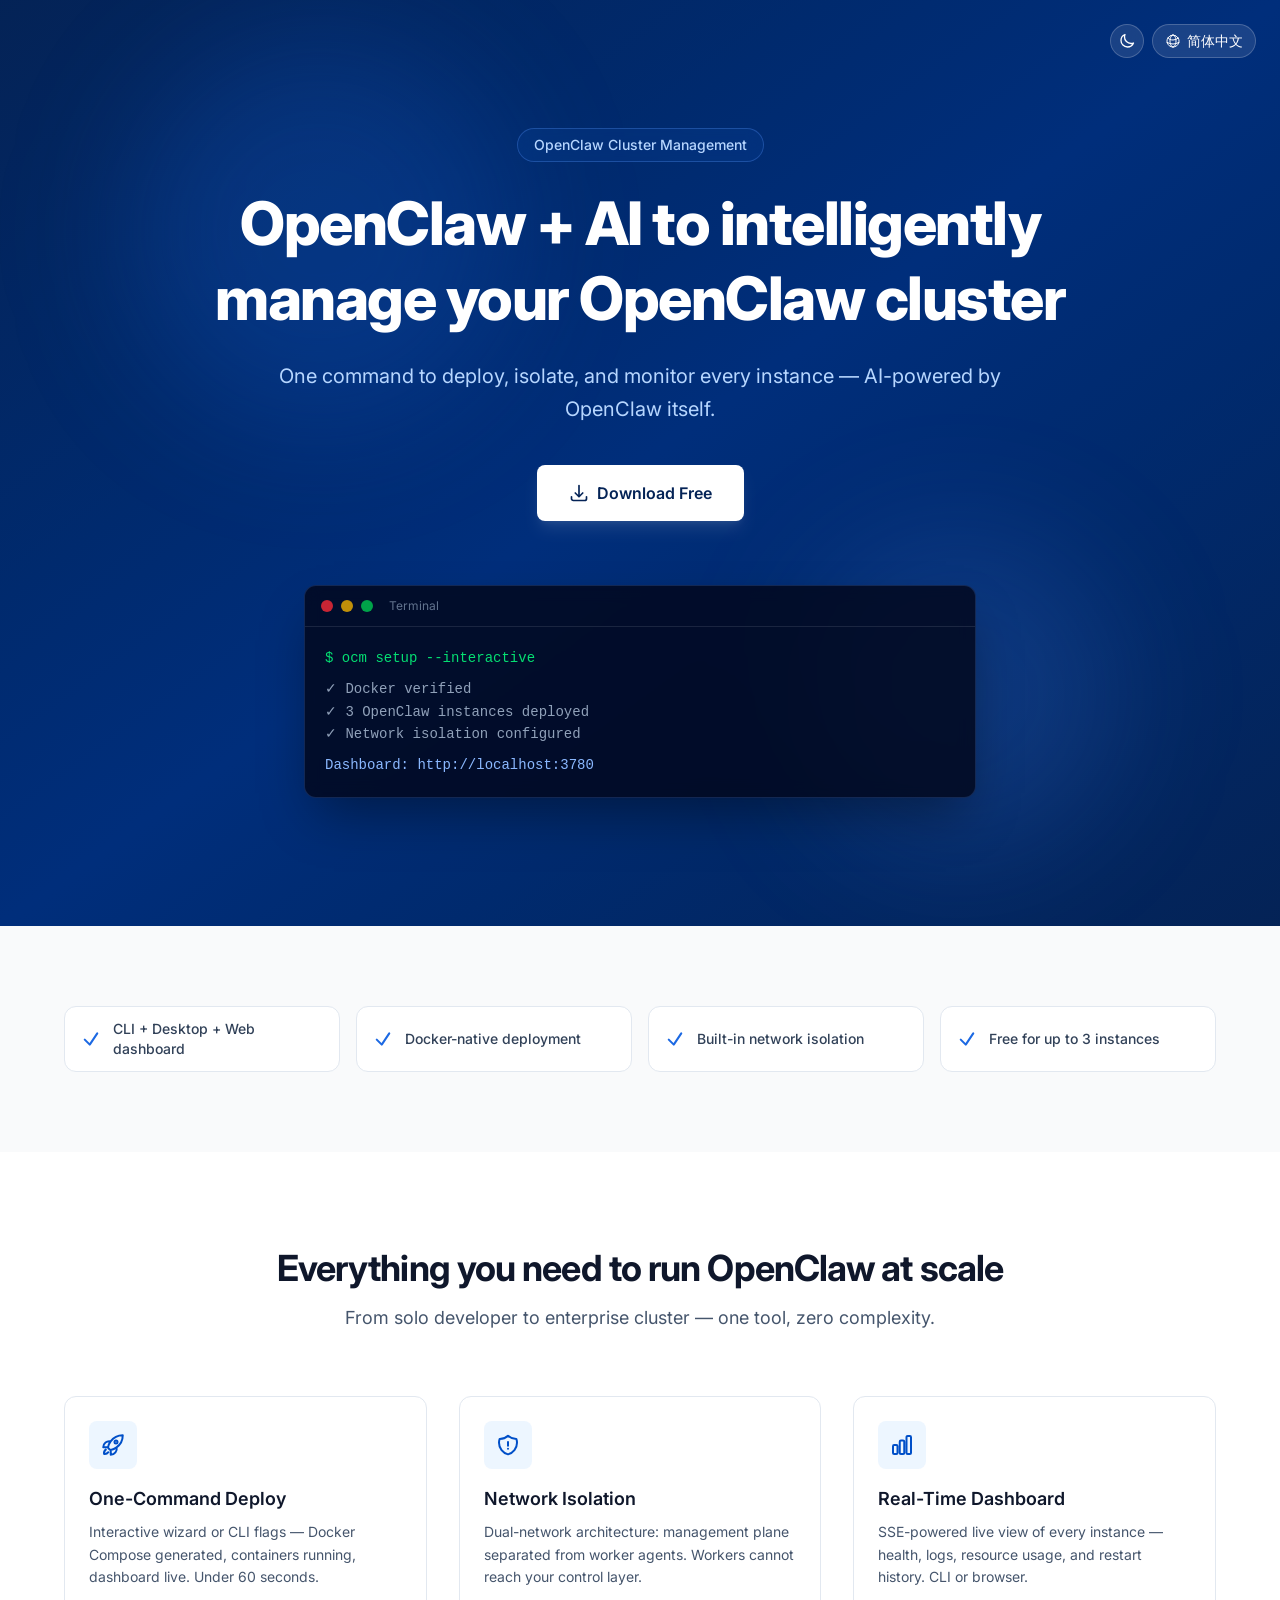
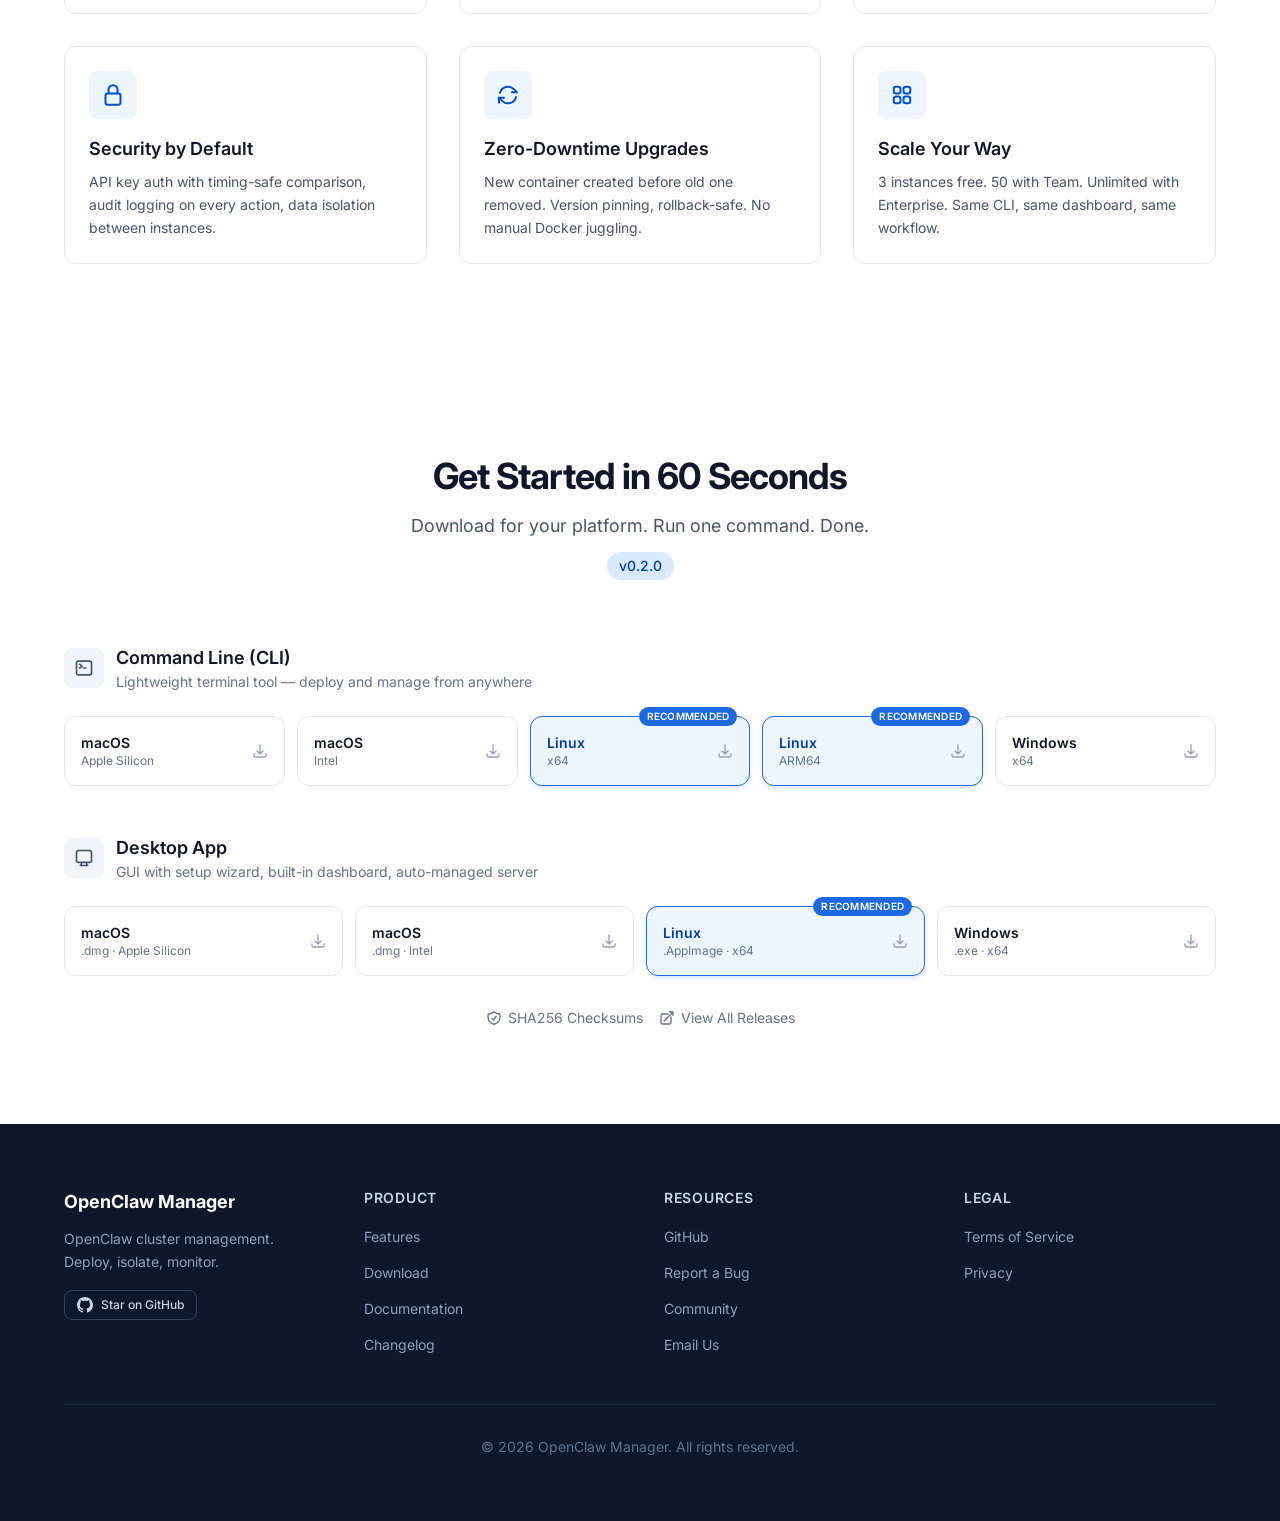
==== commit a801fb1c: "Deploy website from vs-openclaw-astro" ====
--- a/en/index.html
+++ b/en/index.html
@@ -1,11 +1,11 @@
-<!DOCTYPE html><html lang="en"> <head><meta charset="UTF-8"><meta name="viewport" content="width=device-width, initial-scale=1.0"><meta name="description" content="Open-source tool to deploy, manage, and secure multiple AI agent instances with Docker. One command setup, network isolation, real-time dashboard. Free for up to 3 instances."><meta name="keywords" content="OpenClaw, AI agent management, Docker, fleet management, container isolation, open source, CLI tool, AI DevOps"><link rel="canonical" href="https://openclaw.dev/en/"><!-- Open Graph --><meta property="og:type" content="website"><meta property="og:title" content="OpenClaw Manager — AI Agent Fleet Management Made Simple"><meta property="og:description" content="Deploy and manage your AI agent fleet with a single command. Container isolation, live dashboard, zero-downtime upgrades."><meta property="og:url" content="https://openclaw.dev/en/"><meta property="og:site_name" content="OpenClaw Manager"><meta property="og:locale" content="en_US"><meta property="og:image" content="https://openclaw.dev/og-image.png"><meta property="og:image:width" content="1200"><meta property="og:image:height" content="630"><!-- Twitter Card --><meta name="twitter:card" content="summary_large_image"><meta name="twitter:title" content="OpenClaw Manager — AI Agent Fleet Management Made Simple"><meta name="twitter:description" content="Deploy and manage your AI agent fleet with a single command. Container isolation, live dashboard, zero-downtime upgrades."><meta name="twitter:image" content="https://openclaw.dev/og-image.png"><!-- Alternate languages — must be absolute URLs per Google spec --><link rel="alternate" hreflang="en" href="https://openclaw.dev/en/"><link rel="alternate" hreflang="zh-CN" href="https://openclaw.dev/zh-cn/"><link rel="alternate" hreflang="x-default" href="https://openclaw.dev/en/"><!-- Structured data --><script type="application/ld+json">{"@context":"https://schema.org","@type":"SoftwareApplication","name":"OpenClaw Manager","description":"Open-source tool to deploy, manage, and secure multiple AI agent instances with Docker. One command setup, network isolation, real-time dashboard. Free for up to 3 instances.","applicationCategory":"DeveloperApplication","operatingSystem":"macOS, Linux, Windows","offers":{"@type":"Offer","price":"0","priceCurrency":"USD"},"license":"https://opensource.org/licenses/MIT","url":"https://openclaw.dev"}</script><link rel="icon" type="image/svg+xml" href="/favicon.svg"><link rel="preconnect" href="https://fonts.googleapis.com"><link rel="preconnect" href="https://fonts.gstatic.com" crossorigin><link href="https://fonts.googleapis.com/css2?family=Inter:wght@400;500;600;700;800&display=swap" rel="stylesheet"><title>OpenClaw Manager — Deploy, Isolate &amp; Monitor AI Agent Fleets</title><!-- Prevent FOUC: apply dark class before paint --><script>
+<!DOCTYPE html><html lang="en"> <head><meta charset="UTF-8"><meta name="viewport" content="width=device-width, initial-scale=1.0"><meta name="description" content="Deploy, manage, and secure multiple OpenClaw instances with Docker. One command setup, network isolation, real-time dashboard. Free for up to 3 instances."><meta name="keywords" content="OpenClaw, OpenClaw management, Docker, cluster management, container isolation, CLI tool, AI DevOps"><link rel="canonical" href="https://openclaw.dev/en/"><!-- Open Graph --><meta property="og:type" content="website"><meta property="og:title" content="OpenClaw Manager — OpenClaw Cluster Management Made Simple"><meta property="og:description" content="Deploy and manage your OpenClaw cluster with a single command. Container isolation, live dashboard, zero-downtime upgrades."><meta property="og:url" content="https://openclaw.dev/en/"><meta property="og:site_name" content="OpenClaw Manager"><meta property="og:locale" content="en_US"><meta property="og:image" content="https://openclaw.dev/og-image.png"><meta property="og:image:width" content="1200"><meta property="og:image:height" content="630"><!-- Twitter Card --><meta name="twitter:card" content="summary_large_image"><meta name="twitter:title" content="OpenClaw Manager — OpenClaw Cluster Management Made Simple"><meta name="twitter:description" content="Deploy and manage your OpenClaw cluster with a single command. Container isolation, live dashboard, zero-downtime upgrades."><meta name="twitter:image" content="https://openclaw.dev/og-image.png"><!-- Alternate languages — must be absolute URLs per Google spec --><link rel="alternate" hreflang="en" href="https://openclaw.dev/en/"><link rel="alternate" hreflang="zh-CN" href="https://openclaw.dev/zh-cn/"><link rel="alternate" hreflang="x-default" href="https://openclaw.dev/en/"><!-- Structured data --><script type="application/ld+json">{"@context":"https://schema.org","@type":"SoftwareApplication","name":"OpenClaw Manager","description":"Deploy, manage, and secure multiple OpenClaw instances with Docker. One command setup, network isolation, real-time dashboard. Free for up to 3 instances.","applicationCategory":"DeveloperApplication","operatingSystem":"macOS, Linux, Windows","offers":{"@type":"Offer","price":"0","priceCurrency":"USD"},"url":"https://openclaw.dev"}</script><link rel="icon" type="image/svg+xml" href="/favicon.svg"><link rel="preconnect" href="https://fonts.googleapis.com"><link rel="preconnect" href="https://fonts.gstatic.com" crossorigin><link href="https://fonts.googleapis.com/css2?family=Inter:wght@400;500;600;700;800&display=swap" rel="stylesheet"><title>OpenClaw Manager — Deploy, Isolate &amp; Monitor OpenClaw Clusters</title><!-- Prevent FOUC: apply dark class before paint --><script>
       (function () {
         var stored = localStorage.getItem("theme");
         if (stored === "dark" || (!stored && window.matchMedia("(prefers-color-scheme: dark)").matches)) {
           document.documentElement.classList.add("dark");
         }
       })();
-    </script><link rel="stylesheet" href="/_astro/index.hYoLGG2o.css"></head> <body class="min-h-screen bg-white dark:bg-slate-950 text-slate-900 dark:text-slate-100 font-sans antialiased transition-colors duration-300"> <main>   <header class="relative overflow-hidden bg-gradient-to-br from-brand-900 via-brand-800 to-brand-900 dark:from-slate-950 dark:via-brand-950 dark:to-slate-950 py-24 md:py-32 px-6"> <!-- Controls --> <nav aria-label="Site navigation" class="absolute top-6 right-6 z-20 flex items-center gap-2"> <button id="theme-toggle" type="button" aria-label="Toggle dark mode" class="inline-flex items-center justify-center rounded-full border border-white/20 bg-white/10 p-2 text-white backdrop-blur-sm transition-all duration-200 hover:bg-white/20"> <!-- Sun icon (shown in dark mode) --> <svg id="theme-icon-light" aria-hidden="true" class="hidden h-4 w-4" xmlns="http://www.w3.org/2000/svg" fill="none" viewBox="0 0 24 24" stroke="currentColor" stroke-width="2"> <path stroke-linecap="round" stroke-linejoin="round" d="M12 3v2.25m6.364.386l-1.591 1.591M21 12h-2.25m-.386 6.364l-1.591-1.591M12 18.75V21m-4.773-4.227l-1.591 1.591M5.25 12H3m4.227-4.773L5.636 5.636M15.75 12a3.75 3.75 0 11-7.5 0 3.75 3.75 0 017.5 0z"></path> </svg> <!-- Moon icon (shown in light mode) --> <svg id="theme-icon-dark" aria-hidden="true" class="hidden h-4 w-4" xmlns="http://www.w3.org/2000/svg" fill="none" viewBox="0 0 24 24" stroke="currentColor" stroke-width="2"> <path stroke-linecap="round" stroke-linejoin="round" d="M21.752 15.002A9.718 9.718 0 0118 15.75c-5.385 0-9.75-4.365-9.75-9.75 0-1.33.266-2.597.748-3.752A9.753 9.753 0 003 11.25C3 16.635 7.365 21 12.75 21a9.753 9.753 0 009.002-5.998z"></path> </svg> </button> <script>
+    </script><link rel="stylesheet" href="/_astro/index.CBU9TqsM.css"></head> <body class="min-h-screen bg-white dark:bg-slate-950 text-slate-900 dark:text-slate-100 font-sans antialiased transition-colors duration-300"> <main>   <header class="relative overflow-hidden bg-gradient-to-br from-brand-900 via-brand-800 to-brand-900 dark:from-slate-950 dark:via-brand-950 dark:to-slate-950 py-24 md:py-32 px-6"> <!-- Controls --> <nav aria-label="Site navigation" class="absolute top-6 right-6 z-20 flex items-center gap-2"> <button id="theme-toggle" type="button" aria-label="Toggle dark mode" class="inline-flex items-center justify-center rounded-full border border-white/20 bg-white/10 p-2 text-white backdrop-blur-sm transition-all duration-200 hover:bg-white/20"> <!-- Sun icon (shown in dark mode) --> <svg id="theme-icon-light" aria-hidden="true" class="hidden h-4 w-4" xmlns="http://www.w3.org/2000/svg" fill="none" viewBox="0 0 24 24" stroke="currentColor" stroke-width="2"> <path stroke-linecap="round" stroke-linejoin="round" d="M12 3v2.25m6.364.386l-1.591 1.591M21 12h-2.25m-.386 6.364l-1.591-1.591M12 18.75V21m-4.773-4.227l-1.591 1.591M5.25 12H3m4.227-4.773L5.636 5.636M15.75 12a3.75 3.75 0 11-7.5 0 3.75 3.75 0 017.5 0z"></path> </svg> <!-- Moon icon (shown in light mode) --> <svg id="theme-icon-dark" aria-hidden="true" class="hidden h-4 w-4" xmlns="http://www.w3.org/2000/svg" fill="none" viewBox="0 0 24 24" stroke="currentColor" stroke-width="2"> <path stroke-linecap="round" stroke-linejoin="round" d="M21.752 15.002A9.718 9.718 0 0118 15.75c-5.385 0-9.75-4.365-9.75-9.75 0-1.33.266-2.597.748-3.752A9.753 9.753 0 003 11.25C3 16.635 7.365 21 12.75 21a9.753 9.753 0 009.002-5.998z"></path> </svg> </button> <script>
   (function () {
     var btn = document.getElementById("theme-toggle");
     var iconLight = document.getElementById("theme-icon-light");
@@ -25,10 +25,10 @@
       updateIcons();
     });
   })();
-</script> <a href="/zh-cn/" class="inline-flex items-center gap-1.5 rounded-full border border-white/20 bg-white/10 px-3 py-1.5 text-sm font-medium text-white backdrop-blur-sm transition-all duration-200 hover:bg-white/20"> <svg aria-hidden="true" class="h-4 w-4" xmlns="http://www.w3.org/2000/svg" fill="none" viewBox="0 0 24 24" stroke="currentColor" stroke-width="1.5"> <path stroke-linecap="round" stroke-linejoin="round" d="M12 21a9.004 9.004 0 008.716-6.747M12 21a9.004 9.004 0 01-8.716-6.747M12 21c2.485 0 4.5-4.03 4.5-9S14.485 3 12 3m0 18c-2.485 0-4.5-4.03-4.5-9S9.515 3 12 3m0 0a8.997 8.997 0 017.843 4.582M12 3a8.997 8.997 0 00-7.843 4.582m15.686 0A11.953 11.953 0 0112 10.5c-2.998 0-5.74-1.1-7.843-2.918m15.686 0A8.959 8.959 0 0121 12c0 .778-.099 1.533-.284 2.253m0 0A17.919 17.919 0 0112 16.5a17.92 17.92 0 01-8.716-2.247m0 0A8.966 8.966 0 013 12c0-1.264.26-2.467.729-3.558"></path> </svg> 简体中文 </a> </nav> <!-- Decorative orbs --> <div class="absolute top-1/4 left-1/4 w-96 h-96 bg-brand-500/20 dark:bg-brand-500/10 rounded-full blur-3xl -translate-x-1/2 -translate-y-1/2"></div> <div class="absolute bottom-1/4 right-1/4 w-80 h-80 bg-brand-400/15 dark:bg-brand-400/8 rounded-full blur-3xl translate-x-1/2 translate-y-1/2"></div> <div class="relative z-10 mx-auto max-w-5xl"> <div class="text-center"> <p class="mb-6 inline-block rounded-full border border-brand-400/30 bg-brand-500/10 px-4 py-1.5 text-sm font-medium text-brand-200 backdrop-blur-sm"> Open Source AI Fleet Management </p> <!-- Pain point --> <h1 class="text-3xl font-extrabold leading-tight tracking-tight text-white md:text-5xl lg:text-6xl"> Managing multiple AI agents shouldn&#39;t require a DevOps team. </h1> <!-- Solution --> <p class="mx-auto mt-6 max-w-3xl text-lg leading-relaxed text-brand-200 md:text-xl"> OpenClaw Manager deploys, isolates, and monitors your entire AI agent fleet with a single command. </p> <!-- CTA buttons --> <div class="mt-10 flex flex-col items-center gap-4 sm:flex-row sm:justify-center"> <a href="#download" class="inline-flex items-center gap-2 rounded-lg bg-white px-8 py-4 text-base font-semibold text-brand-900 shadow-lg shadow-white/10 transition-all duration-200 hover:bg-brand-50 hover:shadow-xl hover:-translate-y-0.5"> <svg aria-hidden="true" class="h-5 w-5" xmlns="http://www.w3.org/2000/svg" fill="none" viewBox="0 0 24 24" stroke="currentColor" stroke-width="2"> <path stroke-linecap="round" stroke-linejoin="round" d="M3 16.5v2.25A2.25 2.25 0 005.25 21h13.5A2.25 2.25 0 0021 18.75V16.5M16.5 12L12 16.5m0 0L7.5 12m4.5 4.5V3"></path> </svg> Download Free </a> <a href="https://github.com/vs-openclaw/vs-openclaw-website" target="_blank" rel="noopener noreferrer" class="inline-flex items-center gap-2 rounded-lg border border-brand-400/30 px-8 py-4 text-base font-semibold text-brand-100 backdrop-blur-sm transition-all duration-200 hover:border-brand-300/50 hover:bg-brand-500/10 hover:-translate-y-0.5"> <svg aria-hidden="true" class="h-5 w-5" fill="currentColor" viewBox="0 0 24 24"> <path d="M12 0c-6.626 0-12 5.373-12 12 0 5.302 3.438 9.8 8.207 11.387.599.111.793-.261.793-.577v-2.234c-3.338.726-4.033-1.416-4.033-1.416-.546-1.387-1.333-1.756-1.333-1.756-1.089-.745.083-.729.083-.729 1.205.084 1.839 1.237 1.839 1.237 1.07 1.834 2.807 1.304 3.492.997.107-.775.418-1.305.762-1.604-2.665-.305-5.467-1.334-5.467-5.931 0-1.311.469-2.381 1.236-3.221-.124-.303-.535-1.524.117-3.176 0 0 1.008-.322 3.301 1.23.957-.266 1.983-.399 3.003-.404 1.02.005 2.047.138 3.006.404 2.291-1.552 3.297-1.23 3.297-1.23.653 1.653.242 2.874.118 3.176.77.84 1.235 1.911 1.235 3.221 0 4.609-2.807 5.624-5.479 5.921.43.372.823 1.102.823 2.222v3.293c0 .319.192.694.801.576 4.765-1.589 8.199-6.086 8.199-11.386 0-6.627-5.373-12-12-12z"></path> </svg> View on GitHub </a> </div> </div> <!-- Terminal mockup --> <div class="mt-16 mx-auto max-w-2xl" role="img" aria-label="Terminal showing OpenClaw setup process"> <div class="rounded-xl border border-brand-400/20 bg-slate-950/80 backdrop-blur-sm shadow-2xl shadow-black/40 overflow-hidden"> <!-- Title bar --> <div class="flex items-center gap-2 border-b border-white/10 px-4 py-3"> <div class="h-3 w-3 rounded-full bg-red-500/80"></div> <div class="h-3 w-3 rounded-full bg-yellow-500/80"></div> <div class="h-3 w-3 rounded-full bg-green-500/80"></div> <span class="ml-2 text-xs text-slate-500">Terminal</span> </div> <!-- Content --> <div class="p-5 font-mono text-sm leading-relaxed"> <p class="text-green-400">$ ocm setup --interactive</p> <p class="mt-2 text-slate-400">✓ Docker verified</p> <p class="text-slate-400">✓ 3 OpenClaw instances deployed</p> <p class="text-slate-400">✓ Network isolation configured</p> <p class="mt-2 text-brand-300">Dashboard: http://localhost:3780</p> </div> </div> </div> </div> </header> <section id="social-proof" class="bg-gray-50 dark:bg-slate-900 py-20 px-6 transition-colors duration-300"> <div class="mx-auto max-w-6xl">  <div class="flex flex-wrap items-center justify-center gap-12 md:gap-20"> <div class="text-center"> <p class="text-3xl font-extrabold tracking-tight text-brand-600 dark:text-brand-400 md:text-4xl"> 0 </p> <p class="mt-1 text-sm font-medium text-slate-500 dark:text-slate-400"> GitHub Stars </p> </div><div class="text-center"> <p class="text-3xl font-extrabold tracking-tight text-brand-600 dark:text-brand-400 md:text-4xl"> 0 </p> <p class="mt-1 text-sm font-medium text-slate-500 dark:text-slate-400"> Downloads </p> </div> </div>  <div class="grid grid-cols-2 gap-4 md:grid-cols-4 mt-16"> <div class="flex items-center gap-3 rounded-xl border border-slate-200 dark:border-slate-700 bg-white dark:bg-slate-800/50 px-4 py-3"> <svg aria-hidden="true" class="h-5 w-5 flex-shrink-0 text-brand-500" xmlns="http://www.w3.org/2000/svg" fill="none" viewBox="0 0 24 24" stroke="currentColor" stroke-width="2.5"> <path stroke-linecap="round" stroke-linejoin="round" d="M4.5 12.75l6 6 9-13.5"></path> </svg> <span class="text-sm font-medium text-slate-700 dark:text-slate-300">100% Open Source (MIT)</span> </div><div class="flex items-center gap-3 rounded-xl border border-slate-200 dark:border-slate-700 bg-white dark:bg-slate-800/50 px-4 py-3"> <svg aria-hidden="true" class="h-5 w-5 flex-shrink-0 text-brand-500" xmlns="http://www.w3.org/2000/svg" fill="none" viewBox="0 0 24 24" stroke="currentColor" stroke-width="2.5"> <path stroke-linecap="round" stroke-linejoin="round" d="M4.5 12.75l6 6 9-13.5"></path> </svg> <span class="text-sm font-medium text-slate-700 dark:text-slate-300">Docker-native deployment</span> </div><div class="flex items-center gap-3 rounded-xl border border-slate-200 dark:border-slate-700 bg-white dark:bg-slate-800/50 px-4 py-3"> <svg aria-hidden="true" class="h-5 w-5 flex-shrink-0 text-brand-500" xmlns="http://www.w3.org/2000/svg" fill="none" viewBox="0 0 24 24" stroke="currentColor" stroke-width="2.5"> <path stroke-linecap="round" stroke-linejoin="round" d="M4.5 12.75l6 6 9-13.5"></path> </svg> <span class="text-sm font-medium text-slate-700 dark:text-slate-300">Built-in network isolation</span> </div><div class="flex items-center gap-3 rounded-xl border border-slate-200 dark:border-slate-700 bg-white dark:bg-slate-800/50 px-4 py-3"> <svg aria-hidden="true" class="h-5 w-5 flex-shrink-0 text-brand-500" xmlns="http://www.w3.org/2000/svg" fill="none" viewBox="0 0 24 24" stroke="currentColor" stroke-width="2.5"> <path stroke-linecap="round" stroke-linejoin="round" d="M4.5 12.75l6 6 9-13.5"></path> </svg> <span class="text-sm font-medium text-slate-700 dark:text-slate-300">Free for up to 3 instances</span> </div> </div> </div> </section> <section id="features" class="bg-white dark:bg-slate-950 py-24 px-6 transition-colors duration-300"> <div class="mx-auto max-w-6xl"> <div class="text-center"> <h2 class="text-3xl font-bold tracking-tight text-slate-900 dark:text-white md:text-4xl"> Everything you need to run AI agents at scale </h2> <p class="mx-auto mt-4 max-w-2xl text-lg text-slate-600 dark:text-slate-400"> From solo developer to enterprise fleet — one tool, zero complexity. </p> </div> <div class="mt-16 grid gap-8 sm:grid-cols-2 lg:grid-cols-3"> <div class="group rounded-xl border border-slate-200 dark:border-slate-700 bg-white dark:bg-slate-800/50 p-6 transition-all duration-200 hover:border-brand-200 dark:hover:border-brand-600 hover:shadow-lg hover:shadow-brand-500/5 hover:-translate-y-1"> <div class="mb-4 inline-flex h-12 w-12 items-center justify-center rounded-lg bg-brand-50 dark:bg-brand-500/10 text-brand-600 dark:text-brand-400"> <svg aria-hidden="true" class="h-6 w-6" xmlns="http://www.w3.org/2000/svg" fill="none" viewBox="0 0 24 24" stroke="currentColor" stroke-width="2"> <path stroke-linecap="round" stroke-linejoin="round" d="M15.59 14.37a6 6 0 01-5.84 7.38v-4.8m5.84-2.58a14.98 14.98 0 006.16-12.12A14.98 14.98 0 009.631 8.41m5.96 5.96a14.926 14.926 0 01-5.841 2.58m-.119-8.54a6 6 0 00-7.381 5.84h4.8m2.581-5.84a14.927 14.927 0 00-2.58 5.84m2.699 2.7c-.103.021-.207.041-.311.06a15.09 15.09 0 01-2.448-2.448 14.9 14.9 0 01.06-.312m-2.24 2.39a4.493 4.493 0 00-1.757 4.306 4.493 4.493 0 004.306-1.758M16.5 9a1.5 1.5 0 11-3 0 1.5 1.5 0 013 0z"></path> </svg>      </div> <h3 class="text-lg font-semibold text-slate-900 dark:text-white">One-Command Deploy</h3> <p class="mt-2 text-sm leading-relaxed text-slate-600 dark:text-slate-400">Interactive wizard or CLI flags — Docker Compose generated, containers running, dashboard live. Under 60 seconds.</p> </div><div class="group rounded-xl border border-slate-200 dark:border-slate-700 bg-white dark:bg-slate-800/50 p-6 transition-all duration-200 hover:border-brand-200 dark:hover:border-brand-600 hover:shadow-lg hover:shadow-brand-500/5 hover:-translate-y-1"> <div class="mb-4 inline-flex h-12 w-12 items-center justify-center rounded-lg bg-brand-50 dark:bg-brand-500/10 text-brand-600 dark:text-brand-400">  <svg aria-hidden="true" class="h-6 w-6" xmlns="http://www.w3.org/2000/svg" fill="none" viewBox="0 0 24 24" stroke="currentColor" stroke-width="2"> <path stroke-linecap="round" stroke-linejoin="round" d="M12 9v3.75m0-10.036A11.959 11.959 0 013.598 6 11.99 11.99 0 003 9.75c0 5.592 3.824 10.29 9 11.622 5.176-1.332 9-6.03 9-11.622 0-1.31-.21-2.57-.598-3.75h-.152c-3.196 0-6.1-1.249-8.25-3.286zm0 13.036h.008v.008H12v-.008z"></path> </svg>     </div> <h3 class="text-lg font-semibold text-slate-900 dark:text-white">Network Isolation</h3> <p class="mt-2 text-sm leading-relaxed text-slate-600 dark:text-slate-400">Dual-network architecture: management plane separated from worker agents. Workers cannot reach your control layer.</p> </div><div class="group rounded-xl border border-slate-200 dark:border-slate-700 bg-white dark:bg-slate-800/50 p-6 transition-all duration-200 hover:border-brand-200 dark:hover:border-brand-600 hover:shadow-lg hover:shadow-brand-500/5 hover:-translate-y-1"> <div class="mb-4 inline-flex h-12 w-12 items-center justify-center rounded-lg bg-brand-50 dark:bg-brand-500/10 text-brand-600 dark:text-brand-400">   <svg aria-hidden="true" class="h-6 w-6" xmlns="http://www.w3.org/2000/svg" fill="none" viewBox="0 0 24 24" stroke="currentColor" stroke-width="2"> <path stroke-linecap="round" stroke-linejoin="round" d="M3 13.125C3 12.504 3.504 12 4.125 12h2.25c.621 0 1.125.504 1.125 1.125v6.75C7.5 20.496 6.996 21 6.375 21h-2.25A1.125 1.125 0 013 19.875v-6.75zM9.75 8.625c0-.621.504-1.125 1.125-1.125h2.25c.621 0 1.125.504 1.125 1.125v11.25c0 .621-.504 1.125-1.125 1.125h-2.25a1.125 1.125 0 01-1.125-1.125V8.625zM16.5 4.125c0-.621.504-1.125 1.125-1.125h2.25C20.496 3 21 3.504 21 4.125v15.75c0 .621-.504 1.125-1.125 1.125h-2.25a1.125 1.125 0 01-1.125-1.125V4.125z"></path> </svg>    </div> <h3 class="text-lg font-semibold text-slate-900 dark:text-white">Real-Time Dashboard</h3> <p class="mt-2 text-sm leading-relaxed text-slate-600 dark:text-slate-400">SSE-powered live view of every instance — health, logs, resource usage, and restart history. CLI or browser.</p> </div><div class="group rounded-xl border border-slate-200 dark:border-slate-700 bg-white dark:bg-slate-800/50 p-6 transition-all duration-200 hover:border-brand-200 dark:hover:border-brand-600 hover:shadow-lg hover:shadow-brand-500/5 hover:-translate-y-1"> <div class="mb-4 inline-flex h-12 w-12 items-center justify-center rounded-lg bg-brand-50 dark:bg-brand-500/10 text-brand-600 dark:text-brand-400">    <svg aria-hidden="true" class="h-6 w-6" xmlns="http://www.w3.org/2000/svg" fill="none" viewBox="0 0 24 24" stroke="currentColor" stroke-width="2"> <path stroke-linecap="round" stroke-linejoin="round" d="M16.5 10.5V6.75a4.5 4.5 0 10-9 0v3.75m-.75 11.25h10.5a2.25 2.25 0 002.25-2.25v-6.75a2.25 2.25 0 00-2.25-2.25H6.75a2.25 2.25 0 00-2.25 2.25v6.75a2.25 2.25 0 002.25 2.25z"></path> </svg>   </div> <h3 class="text-lg font-semibold text-slate-900 dark:text-white">Security by Default</h3> <p class="mt-2 text-sm leading-relaxed text-slate-600 dark:text-slate-400">API key auth with timing-safe comparison, audit logging on every action, data isolation between instances.</p> </div><div class="group rounded-xl border border-slate-200 dark:border-slate-700 bg-white dark:bg-slate-800/50 p-6 transition-all duration-200 hover:border-brand-200 dark:hover:border-brand-600 hover:shadow-lg hover:shadow-brand-500/5 hover:-translate-y-1"> <div class="mb-4 inline-flex h-12 w-12 items-center justify-center rounded-lg bg-brand-50 dark:bg-brand-500/10 text-brand-600 dark:text-brand-400">     <svg aria-hidden="true" class="h-6 w-6" xmlns="http://www.w3.org/2000/svg" fill="none" viewBox="0 0 24 24" stroke="currentColor" stroke-width="2"> <path stroke-linecap="round" stroke-linejoin="round" d="M16.023 9.348h4.992v-.001M2.985 19.644v-4.992m0 0h4.992m-4.993 0l3.181 3.183a8.25 8.25 0 0013.803-3.7M4.031 9.865a8.25 8.25 0 0113.803-3.7l3.181 3.182"></path> </svg>  </div> <h3 class="text-lg font-semibold text-slate-900 dark:text-white">Zero-Downtime Upgrades</h3> <p class="mt-2 text-sm leading-relaxed text-slate-600 dark:text-slate-400">New container created before old one removed. Version pinning, rollback-safe. No manual Docker juggling.</p> </div><div class="group rounded-xl border border-slate-200 dark:border-slate-700 bg-white dark:bg-slate-800/50 p-6 transition-all duration-200 hover:border-brand-200 dark:hover:border-brand-600 hover:shadow-lg hover:shadow-brand-500/5 hover:-translate-y-1"> <div class="mb-4 inline-flex h-12 w-12 items-center justify-center rounded-lg bg-brand-50 dark:bg-brand-500/10 text-brand-600 dark:text-brand-400">      <svg aria-hidden="true" class="h-6 w-6" xmlns="http://www.w3.org/2000/svg" fill="none" viewBox="0 0 24 24" stroke="currentColor" stroke-width="2"> <path stroke-linecap="round" stroke-linejoin="round" d="M3.75 6A2.25 2.25 0 016 3.75h2.25A2.25 2.25 0 0110.5 6v2.25a2.25 2.25 0 01-2.25 2.25H6a2.25 2.25 0 01-2.25-2.25V6zM3.75 15.75A2.25 2.25 0 016 13.5h2.25a2.25 2.25 0 012.25 2.25V18a2.25 2.25 0 01-2.25 2.25H6A2.25 2.25 0 013.75 18v-2.25zM13.5 6a2.25 2.25 0 012.25-2.25H18A2.25 2.25 0 0120.25 6v2.25A2.25 2.25 0 0118 10.5h-2.25a2.25 2.25 0 01-2.25-2.25V6zM13.5 15.75a2.25 2.25 0 012.25-2.25H18a2.25 2.25 0 012.25 2.25V18A2.25 2.25 0 0118 20.25h-2.25A2.25 2.25 0 0113.5 18v-2.25z"></path> </svg> </div> <h3 class="text-lg font-semibold text-slate-900 dark:text-white">Scale Your Way</h3> <p class="mt-2 text-sm leading-relaxed text-slate-600 dark:text-slate-400">3 instances free. 50 with Team. Unlimited with Enterprise. Same CLI, same dashboard, same workflow.</p> </div> </div> </div> </section> <section id="download" class="bg-white dark:bg-slate-950 py-24 px-6 transition-colors duration-300"> <div class="mx-auto max-w-6xl"> <div class="text-center"> <h2 class="text-3xl font-bold tracking-tight text-slate-900 dark:text-white md:text-4xl"> Get Started in 60 Seconds </h2> <p class="mx-auto mt-4 max-w-2xl text-lg text-slate-600 dark:text-slate-400"> Download for your platform. Run one command. Done. </p> <p class="mt-3"> <span class="inline-block rounded-full bg-brand-100 dark:bg-brand-500/20 px-3 py-1 text-sm font-medium text-brand-700 dark:text-brand-300">
-v0.1.0 </span> </p> </div> <!-- CLI Section --> <div class="mt-16"> <div class="mb-6 flex items-center gap-3"> <div class="inline-flex h-10 w-10 items-center justify-center rounded-lg bg-slate-100 dark:bg-slate-800 text-slate-600 dark:text-slate-400"> <svg aria-hidden="true" class="h-5 w-5" xmlns="http://www.w3.org/2000/svg" fill="none" viewBox="0 0 24 24" stroke="currentColor" stroke-width="2"> <path stroke-linecap="round" stroke-linejoin="round" d="M6.75 7.5l3 2.25-3 2.25m4.5 0h3m-9 8.25h13.5A2.25 2.25 0 0021 18V6a2.25 2.25 0 00-2.25-2.25H5.25A2.25 2.25 0 003 6v12a2.25 2.25 0 002.25 2.25z"></path> </svg> </div> <div> <h3 class="text-lg font-semibold text-slate-900 dark:text-white">Command Line (CLI)</h3> <p class="text-sm text-slate-500 dark:text-slate-400">Lightweight terminal tool — deploy and manage from anywhere</p> </div> </div> <div class="grid gap-3 sm:grid-cols-2 lg:grid-cols-5"> <a href="https://github.com/vs-openclaw/vs-openclaw-website/releases/download/v0.1.0/ocm-darwin-arm64" data-os="macos" class="download-link group relative flex items-center gap-3 rounded-xl border border-slate-200 dark:border-slate-700 bg-white dark:bg-slate-800/50 p-4 transition-all duration-200 hover:border-brand-300 dark:hover:border-brand-600 hover:shadow-md hover:-translate-y-0.5 data-[detected]:border-brand-500 data-[detected]:bg-brand-50 dark:data-[detected]:bg-brand-500/10 data-[detected]:shadow-md data-[detected]:shadow-brand-500/10" aria-label="Download CLI - macOS Apple Silicon"> <span class="download-badge absolute -top-2.5 right-3 hidden rounded-full bg-brand-500 px-2 py-0.5 text-[10px] font-semibold text-white uppercase tracking-wide"> Recommended </span> <div class="flex-1 min-w-0"> <span class="block text-sm font-semibold text-slate-900 dark:text-white group-data-[detected]:text-brand-700 dark:group-data-[detected]:text-brand-300"> macOS </span> <span class="block text-xs text-slate-500 dark:text-slate-400">Apple Silicon</span> </div> <svg aria-hidden="true" class="h-4 w-4 flex-shrink-0 text-slate-400 dark:text-slate-500 transition-colors group-hover:text-brand-500" xmlns="http://www.w3.org/2000/svg" fill="none" viewBox="0 0 24 24" stroke="currentColor" stroke-width="2"> <path stroke-linecap="round" stroke-linejoin="round" d="M3 16.5v2.25A2.25 2.25 0 005.25 21h13.5A2.25 2.25 0 0021 18.75V16.5M16.5 12L12 16.5m0 0L7.5 12m4.5 4.5V3"></path> </svg> </a><a href="https://github.com/vs-openclaw/vs-openclaw-website/releases/download/v0.1.0/ocm-darwin-x64" data-os="macos" class="download-link group relative flex items-center gap-3 rounded-xl border border-slate-200 dark:border-slate-700 bg-white dark:bg-slate-800/50 p-4 transition-all duration-200 hover:border-brand-300 dark:hover:border-brand-600 hover:shadow-md hover:-translate-y-0.5 data-[detected]:border-brand-500 data-[detected]:bg-brand-50 dark:data-[detected]:bg-brand-500/10 data-[detected]:shadow-md data-[detected]:shadow-brand-500/10" aria-label="Download CLI - macOS Intel"> <span class="download-badge absolute -top-2.5 right-3 hidden rounded-full bg-brand-500 px-2 py-0.5 text-[10px] font-semibold text-white uppercase tracking-wide"> Recommended </span> <div class="flex-1 min-w-0"> <span class="block text-sm font-semibold text-slate-900 dark:text-white group-data-[detected]:text-brand-700 dark:group-data-[detected]:text-brand-300"> macOS </span> <span class="block text-xs text-slate-500 dark:text-slate-400">Intel</span> </div> <svg aria-hidden="true" class="h-4 w-4 flex-shrink-0 text-slate-400 dark:text-slate-500 transition-colors group-hover:text-brand-500" xmlns="http://www.w3.org/2000/svg" fill="none" viewBox="0 0 24 24" stroke="currentColor" stroke-width="2"> <path stroke-linecap="round" stroke-linejoin="round" d="M3 16.5v2.25A2.25 2.25 0 005.25 21h13.5A2.25 2.25 0 0021 18.75V16.5M16.5 12L12 16.5m0 0L7.5 12m4.5 4.5V3"></path> </svg> </a><a href="https://github.com/vs-openclaw/vs-openclaw-website/releases/download/v0.1.0/ocm-linux-x64" data-os="linux" class="download-link group relative flex items-center gap-3 rounded-xl border border-slate-200 dark:border-slate-700 bg-white dark:bg-slate-800/50 p-4 transition-all duration-200 hover:border-brand-300 dark:hover:border-brand-600 hover:shadow-md hover:-translate-y-0.5 data-[detected]:border-brand-500 data-[detected]:bg-brand-50 dark:data-[detected]:bg-brand-500/10 data-[detected]:shadow-md data-[detected]:shadow-brand-500/10" aria-label="Download CLI - Linux x64"> <span class="download-badge absolute -top-2.5 right-3 hidden rounded-full bg-brand-500 px-2 py-0.5 text-[10px] font-semibold text-white uppercase tracking-wide"> Recommended </span> <div class="flex-1 min-w-0"> <span class="block text-sm font-semibold text-slate-900 dark:text-white group-data-[detected]:text-brand-700 dark:group-data-[detected]:text-brand-300"> Linux </span> <span class="block text-xs text-slate-500 dark:text-slate-400">x64</span> </div> <svg aria-hidden="true" class="h-4 w-4 flex-shrink-0 text-slate-400 dark:text-slate-500 transition-colors group-hover:text-brand-500" xmlns="http://www.w3.org/2000/svg" fill="none" viewBox="0 0 24 24" stroke="currentColor" stroke-width="2"> <path stroke-linecap="round" stroke-linejoin="round" d="M3 16.5v2.25A2.25 2.25 0 005.25 21h13.5A2.25 2.25 0 0021 18.75V16.5M16.5 12L12 16.5m0 0L7.5 12m4.5 4.5V3"></path> </svg> </a><a href="https://github.com/vs-openclaw/vs-openclaw-website/releases/download/v0.1.0/ocm-linux-arm64" data-os="linux" class="download-link group relative flex items-center gap-3 rounded-xl border border-slate-200 dark:border-slate-700 bg-white dark:bg-slate-800/50 p-4 transition-all duration-200 hover:border-brand-300 dark:hover:border-brand-600 hover:shadow-md hover:-translate-y-0.5 data-[detected]:border-brand-500 data-[detected]:bg-brand-50 dark:data-[detected]:bg-brand-500/10 data-[detected]:shadow-md data-[detected]:shadow-brand-500/10" aria-label="Download CLI - Linux ARM64"> <span class="download-badge absolute -top-2.5 right-3 hidden rounded-full bg-brand-500 px-2 py-0.5 text-[10px] font-semibold text-white uppercase tracking-wide"> Recommended </span> <div class="flex-1 min-w-0"> <span class="block text-sm font-semibold text-slate-900 dark:text-white group-data-[detected]:text-brand-700 dark:group-data-[detected]:text-brand-300"> Linux </span> <span class="block text-xs text-slate-500 dark:text-slate-400">ARM64</span> </div> <svg aria-hidden="true" class="h-4 w-4 flex-shrink-0 text-slate-400 dark:text-slate-500 transition-colors group-hover:text-brand-500" xmlns="http://www.w3.org/2000/svg" fill="none" viewBox="0 0 24 24" stroke="currentColor" stroke-width="2"> <path stroke-linecap="round" stroke-linejoin="round" d="M3 16.5v2.25A2.25 2.25 0 005.25 21h13.5A2.25 2.25 0 0021 18.75V16.5M16.5 12L12 16.5m0 0L7.5 12m4.5 4.5V3"></path> </svg> </a><a href="https://github.com/vs-openclaw/vs-openclaw-website/releases/download/v0.1.0/ocm-windows-x64.exe" data-os="windows" class="download-link group relative flex items-center gap-3 rounded-xl border border-slate-200 dark:border-slate-700 bg-white dark:bg-slate-800/50 p-4 transition-all duration-200 hover:border-brand-300 dark:hover:border-brand-600 hover:shadow-md hover:-translate-y-0.5 data-[detected]:border-brand-500 data-[detected]:bg-brand-50 dark:data-[detected]:bg-brand-500/10 data-[detected]:shadow-md data-[detected]:shadow-brand-500/10" aria-label="Download CLI - Windows x64"> <span class="download-badge absolute -top-2.5 right-3 hidden rounded-full bg-brand-500 px-2 py-0.5 text-[10px] font-semibold text-white uppercase tracking-wide"> Recommended </span> <div class="flex-1 min-w-0"> <span class="block text-sm font-semibold text-slate-900 dark:text-white group-data-[detected]:text-brand-700 dark:group-data-[detected]:text-brand-300"> Windows </span> <span class="block text-xs text-slate-500 dark:text-slate-400">x64</span> </div> <svg aria-hidden="true" class="h-4 w-4 flex-shrink-0 text-slate-400 dark:text-slate-500 transition-colors group-hover:text-brand-500" xmlns="http://www.w3.org/2000/svg" fill="none" viewBox="0 0 24 24" stroke="currentColor" stroke-width="2"> <path stroke-linecap="round" stroke-linejoin="round" d="M3 16.5v2.25A2.25 2.25 0 005.25 21h13.5A2.25 2.25 0 0021 18.75V16.5M16.5 12L12 16.5m0 0L7.5 12m4.5 4.5V3"></path> </svg> </a> </div> </div> <!-- Desktop Section --> <div class="mt-12"> <div class="mb-6 flex items-center gap-3"> <div class="inline-flex h-10 w-10 items-center justify-center rounded-lg bg-slate-100 dark:bg-slate-800 text-slate-600 dark:text-slate-400"> <svg aria-hidden="true" class="h-5 w-5" xmlns="http://www.w3.org/2000/svg" fill="none" viewBox="0 0 24 24" stroke="currentColor" stroke-width="2"> <path stroke-linecap="round" stroke-linejoin="round" d="M9 17.25v1.007a3 3 0 01-.879 2.122L7.5 21h9l-.621-.621A3 3 0 0115 18.257V17.25m6-12V15a2.25 2.25 0 01-2.25 2.25H5.25A2.25 2.25 0 013 15V5.25A2.25 2.25 0 015.25 3h13.5A2.25 2.25 0 0121 5.25z"></path> </svg> </div> <div> <h3 class="text-lg font-semibold text-slate-900 dark:text-white">Desktop App</h3> <p class="text-sm text-slate-500 dark:text-slate-400">GUI with setup wizard, built-in dashboard, auto-managed server</p> </div> </div> <div class="grid gap-3 sm:grid-cols-2 lg:grid-cols-3"> <a href="https://github.com/vs-openclaw/vs-openclaw-website/releases/download/v0.1.0/OpenClaw.Manager-0.1.0-mac-arm64.dmg" data-os="macos" class="download-link group relative flex items-center gap-3 rounded-xl border border-slate-200 dark:border-slate-700 bg-white dark:bg-slate-800/50 p-4 transition-all duration-200 hover:border-brand-300 dark:hover:border-brand-600 hover:shadow-md hover:-translate-y-0.5 data-[detected]:border-brand-500 data-[detected]:bg-brand-50 dark:data-[detected]:bg-brand-500/10 data-[detected]:shadow-md data-[detected]:shadow-brand-500/10" aria-label="Download Desktop - macOS Apple Silicon"> <span class="download-badge absolute -top-2.5 right-3 hidden rounded-full bg-brand-500 px-2 py-0.5 text-[10px] font-semibold text-white uppercase tracking-wide"> Recommended </span> <div class="flex-1 min-w-0"> <span class="block text-sm font-semibold text-slate-900 dark:text-white group-data-[detected]:text-brand-700 dark:group-data-[detected]:text-brand-300"> macOS </span> <span class="block text-xs text-slate-500 dark:text-slate-400">.dmg &middot; Apple Silicon</span> </div> <svg aria-hidden="true" class="h-4 w-4 flex-shrink-0 text-slate-400 dark:text-slate-500 transition-colors group-hover:text-brand-500" xmlns="http://www.w3.org/2000/svg" fill="none" viewBox="0 0 24 24" stroke="currentColor" stroke-width="2"> <path stroke-linecap="round" stroke-linejoin="round" d="M3 16.5v2.25A2.25 2.25 0 005.25 21h13.5A2.25 2.25 0 0021 18.75V16.5M16.5 12L12 16.5m0 0L7.5 12m4.5 4.5V3"></path> </svg> </a><a href="https://github.com/vs-openclaw/vs-openclaw-website/releases/download/v0.1.0/OpenClaw.Manager-0.1.0-linux-x86_64.AppImage" data-os="linux" class="download-link group relative flex items-center gap-3 rounded-xl border border-slate-200 dark:border-slate-700 bg-white dark:bg-slate-800/50 p-4 transition-all duration-200 hover:border-brand-300 dark:hover:border-brand-600 hover:shadow-md hover:-translate-y-0.5 data-[detected]:border-brand-500 data-[detected]:bg-brand-50 dark:data-[detected]:bg-brand-500/10 data-[detected]:shadow-md data-[detected]:shadow-brand-500/10" aria-label="Download Desktop - Linux x64"> <span class="download-badge absolute -top-2.5 right-3 hidden rounded-full bg-brand-500 px-2 py-0.5 text-[10px] font-semibold text-white uppercase tracking-wide"> Recommended </span> <div class="flex-1 min-w-0"> <span class="block text-sm font-semibold text-slate-900 dark:text-white group-data-[detected]:text-brand-700 dark:group-data-[detected]:text-brand-300"> Linux </span> <span class="block text-xs text-slate-500 dark:text-slate-400">.AppImage &middot; x64</span> </div> <svg aria-hidden="true" class="h-4 w-4 flex-shrink-0 text-slate-400 dark:text-slate-500 transition-colors group-hover:text-brand-500" xmlns="http://www.w3.org/2000/svg" fill="none" viewBox="0 0 24 24" stroke="currentColor" stroke-width="2"> <path stroke-linecap="round" stroke-linejoin="round" d="M3 16.5v2.25A2.25 2.25 0 005.25 21h13.5A2.25 2.25 0 0021 18.75V16.5M16.5 12L12 16.5m0 0L7.5 12m4.5 4.5V3"></path> </svg> </a><a href="https://github.com/vs-openclaw/vs-openclaw-website/releases/download/v0.1.0/OpenClaw.Manager-0.1.0-win-x64.exe" data-os="windows" class="download-link group relative flex items-center gap-3 rounded-xl border border-slate-200 dark:border-slate-700 bg-white dark:bg-slate-800/50 p-4 transition-all duration-200 hover:border-brand-300 dark:hover:border-brand-600 hover:shadow-md hover:-translate-y-0.5 data-[detected]:border-brand-500 data-[detected]:bg-brand-50 dark:data-[detected]:bg-brand-500/10 data-[detected]:shadow-md data-[detected]:shadow-brand-500/10" aria-label="Download Desktop - Windows x64"> <span class="download-badge absolute -top-2.5 right-3 hidden rounded-full bg-brand-500 px-2 py-0.5 text-[10px] font-semibold text-white uppercase tracking-wide"> Recommended </span> <div class="flex-1 min-w-0"> <span class="block text-sm font-semibold text-slate-900 dark:text-white group-data-[detected]:text-brand-700 dark:group-data-[detected]:text-brand-300"> Windows </span> <span class="block text-xs text-slate-500 dark:text-slate-400">.exe &middot; x64</span> </div> <svg aria-hidden="true" class="h-4 w-4 flex-shrink-0 text-slate-400 dark:text-slate-500 transition-colors group-hover:text-brand-500" xmlns="http://www.w3.org/2000/svg" fill="none" viewBox="0 0 24 24" stroke="currentColor" stroke-width="2"> <path stroke-linecap="round" stroke-linejoin="round" d="M3 16.5v2.25A2.25 2.25 0 005.25 21h13.5A2.25 2.25 0 0021 18.75V16.5M16.5 12L12 16.5m0 0L7.5 12m4.5 4.5V3"></path> </svg> </a> </div> </div> <!-- SHA256 + Fallback --> <div class="mt-8 flex flex-wrap items-center justify-center gap-4 text-sm"> <a href="https://github.com/vs-openclaw/vs-openclaw-website/releases/download/v0.1.0/SHA256SUMS.txt" target="_blank" rel="noopener noreferrer" class="inline-flex items-center gap-1.5 text-slate-500 dark:text-slate-400 hover:text-brand-600 dark:hover:text-brand-300 transition-colors"> <svg aria-hidden="true" class="h-4 w-4" xmlns="http://www.w3.org/2000/svg" fill="none" viewBox="0 0 24 24" stroke="currentColor" stroke-width="2"> <path stroke-linecap="round" stroke-linejoin="round" d="M9 12.75L11.25 15 15 9.75m-3-7.036A11.959 11.959 0 013.598 6 11.99 11.99 0 003 9.749c0 5.592 3.824 10.29 9 11.623 5.176-1.332 9-6.03 9-11.622 0-1.31-.21-2.571-.598-3.751h-.152c-3.196 0-6.1-1.248-8.25-3.285z"></path> </svg> SHA256 Checksums </a> <a href="https://github.com/vs-openclaw/vs-openclaw-website/releases/" target="_blank" rel="noopener noreferrer" class="inline-flex items-center gap-1.5 text-slate-500 dark:text-slate-400 hover:text-brand-600 dark:hover:text-brand-300 transition-colors"> <svg aria-hidden="true" class="h-4 w-4" xmlns="http://www.w3.org/2000/svg" fill="none" viewBox="0 0 24 24" stroke="currentColor" stroke-width="2"> <path stroke-linecap="round" stroke-linejoin="round" d="M13.5 6H5.25A2.25 2.25 0 003 8.25v10.5A2.25 2.25 0 005.25 21h10.5A2.25 2.25 0 0018 18.75V10.5m-10.5 6L21 3m0 0h-5.25M21 3v5.25"></path> </svg> View All Releases </a> </div> </div> </section> <script>
+</script> <a href="/zh-cn/" class="inline-flex items-center gap-1.5 rounded-full border border-white/20 bg-white/10 px-3 py-1.5 text-sm font-medium text-white backdrop-blur-sm transition-all duration-200 hover:bg-white/20"> <svg aria-hidden="true" class="h-4 w-4" xmlns="http://www.w3.org/2000/svg" fill="none" viewBox="0 0 24 24" stroke="currentColor" stroke-width="1.5"> <path stroke-linecap="round" stroke-linejoin="round" d="M12 21a9.004 9.004 0 008.716-6.747M12 21a9.004 9.004 0 01-8.716-6.747M12 21c2.485 0 4.5-4.03 4.5-9S14.485 3 12 3m0 18c-2.485 0-4.5-4.03-4.5-9S9.515 3 12 3m0 0a8.997 8.997 0 017.843 4.582M12 3a8.997 8.997 0 00-7.843 4.582m15.686 0A11.953 11.953 0 0112 10.5c-2.998 0-5.74-1.1-7.843-2.918m15.686 0A8.959 8.959 0 0121 12c0 .778-.099 1.533-.284 2.253m0 0A17.919 17.919 0 0112 16.5a17.92 17.92 0 01-8.716-2.247m0 0A8.966 8.966 0 013 12c0-1.264.26-2.467.729-3.558"></path> </svg> 简体中文 </a> </nav> <!-- Decorative orbs --> <div class="absolute top-1/4 left-1/4 w-96 h-96 bg-brand-500/20 dark:bg-brand-500/10 rounded-full blur-3xl -translate-x-1/2 -translate-y-1/2"></div> <div class="absolute bottom-1/4 right-1/4 w-80 h-80 bg-brand-400/15 dark:bg-brand-400/8 rounded-full blur-3xl translate-x-1/2 translate-y-1/2"></div> <div class="relative z-10 mx-auto max-w-5xl"> <div class="text-center"> <p class="mb-6 inline-block rounded-full border border-brand-400/30 bg-brand-500/10 px-4 py-1.5 text-sm font-medium text-brand-200 backdrop-blur-sm"> OpenClaw Cluster Management </p> <!-- Pain point --> <h1 class="text-3xl font-extrabold leading-tight tracking-tight text-white md:text-5xl lg:text-6xl"> OpenClaw + AI to intelligently manage your OpenClaw cluster </h1> <!-- Solution --> <p class="mx-auto mt-6 max-w-3xl text-lg leading-relaxed text-brand-200 md:text-xl"> One command to deploy, isolate, and monitor every instance — AI-powered by OpenClaw itself. </p> <!-- CTA buttons --> <div class="mt-10 flex flex-col items-center gap-4 sm:flex-row sm:justify-center"> <a href="#download" class="inline-flex items-center gap-2 rounded-lg bg-white px-8 py-4 text-base font-semibold text-brand-900 shadow-lg shadow-white/10 transition-all duration-200 hover:bg-brand-50 hover:shadow-xl hover:-translate-y-0.5"> <svg aria-hidden="true" class="h-5 w-5" xmlns="http://www.w3.org/2000/svg" fill="none" viewBox="0 0 24 24" stroke="currentColor" stroke-width="2"> <path stroke-linecap="round" stroke-linejoin="round" d="M3 16.5v2.25A2.25 2.25 0 005.25 21h13.5A2.25 2.25 0 0021 18.75V16.5M16.5 12L12 16.5m0 0L7.5 12m4.5 4.5V3"></path> </svg> Download Free </a> </div> </div> <!-- Terminal mockup --> <div class="mt-16 mx-auto max-w-2xl" role="img" aria-label="Terminal showing OpenClaw setup process"> <div class="rounded-xl border border-brand-400/20 bg-slate-950/80 backdrop-blur-sm shadow-2xl shadow-black/40 overflow-hidden"> <!-- Title bar --> <div class="flex items-center gap-2 border-b border-white/10 px-4 py-3"> <div class="h-3 w-3 rounded-full bg-red-500/80"></div> <div class="h-3 w-3 rounded-full bg-yellow-500/80"></div> <div class="h-3 w-3 rounded-full bg-green-500/80"></div> <span class="ml-2 text-xs text-slate-500">Terminal</span> </div> <!-- Content --> <div class="p-5 font-mono text-sm leading-relaxed"> <p class="text-green-400">$ ocm setup --interactive</p> <p class="mt-2 text-slate-400">✓ Docker verified</p> <p class="text-slate-400">✓ 3 OpenClaw instances deployed</p> <p class="text-slate-400">✓ Network isolation configured</p> <p class="mt-2 text-brand-300">Dashboard: http://localhost:3780</p> </div> </div> </div> </div> </header> <section id="social-proof" class="bg-gray-50 dark:bg-slate-900 py-20 px-6 transition-colors duration-300"> <div class="mx-auto max-w-6xl"> <div class="grid grid-cols-2 gap-4 md:grid-cols-4"> <div class="flex items-center gap-3 rounded-xl border border-slate-200 dark:border-slate-700 bg-white dark:bg-slate-800/50 px-4 py-3"> <svg aria-hidden="true" class="h-5 w-5 flex-shrink-0 text-brand-500" xmlns="http://www.w3.org/2000/svg" fill="none" viewBox="0 0 24 24" stroke="currentColor" stroke-width="2.5"> <path stroke-linecap="round" stroke-linejoin="round" d="M4.5 12.75l6 6 9-13.5"></path> </svg> <span class="text-sm font-medium text-slate-700 dark:text-slate-300">CLI + Desktop + Web dashboard</span> </div><div class="flex items-center gap-3 rounded-xl border border-slate-200 dark:border-slate-700 bg-white dark:bg-slate-800/50 px-4 py-3"> <svg aria-hidden="true" class="h-5 w-5 flex-shrink-0 text-brand-500" xmlns="http://www.w3.org/2000/svg" fill="none" viewBox="0 0 24 24" stroke="currentColor" stroke-width="2.5"> <path stroke-linecap="round" stroke-linejoin="round" d="M4.5 12.75l6 6 9-13.5"></path> </svg> <span class="text-sm font-medium text-slate-700 dark:text-slate-300">Docker-native deployment</span> </div><div class="flex items-center gap-3 rounded-xl border border-slate-200 dark:border-slate-700 bg-white dark:bg-slate-800/50 px-4 py-3"> <svg aria-hidden="true" class="h-5 w-5 flex-shrink-0 text-brand-500" xmlns="http://www.w3.org/2000/svg" fill="none" viewBox="0 0 24 24" stroke="currentColor" stroke-width="2.5"> <path stroke-linecap="round" stroke-linejoin="round" d="M4.5 12.75l6 6 9-13.5"></path> </svg> <span class="text-sm font-medium text-slate-700 dark:text-slate-300">Built-in network isolation</span> </div><div class="flex items-center gap-3 rounded-xl border border-slate-200 dark:border-slate-700 bg-white dark:bg-slate-800/50 px-4 py-3"> <svg aria-hidden="true" class="h-5 w-5 flex-shrink-0 text-brand-500" xmlns="http://www.w3.org/2000/svg" fill="none" viewBox="0 0 24 24" stroke="currentColor" stroke-width="2.5"> <path stroke-linecap="round" stroke-linejoin="round" d="M4.5 12.75l6 6 9-13.5"></path> </svg> <span class="text-sm font-medium text-slate-700 dark:text-slate-300">Free for up to 3 instances</span> </div> </div> </div> </section> <section id="features" class="bg-white dark:bg-slate-950 py-24 px-6 transition-colors duration-300"> <div class="mx-auto max-w-6xl"> <div class="text-center"> <h2 class="text-3xl font-bold tracking-tight text-slate-900 dark:text-white md:text-4xl"> Everything you need to run OpenClaw at scale </h2> <p class="mx-auto mt-4 max-w-2xl text-lg text-slate-600 dark:text-slate-400"> From solo developer to enterprise cluster — one tool, zero complexity. </p> </div> <div class="mt-16 grid gap-8 sm:grid-cols-2 lg:grid-cols-3"> <div class="group rounded-xl border border-slate-200 dark:border-slate-700 bg-white dark:bg-slate-800/50 p-6 transition-all duration-200 hover:border-brand-200 dark:hover:border-brand-600 hover:shadow-lg hover:shadow-brand-500/5 hover:-translate-y-1"> <div class="mb-4 inline-flex h-12 w-12 items-center justify-center rounded-lg bg-brand-50 dark:bg-brand-500/10 text-brand-600 dark:text-brand-400"> <svg aria-hidden="true" class="h-6 w-6" xmlns="http://www.w3.org/2000/svg" fill="none" viewBox="0 0 24 24" stroke="currentColor" stroke-width="2"> <path stroke-linecap="round" stroke-linejoin="round" d="M15.59 14.37a6 6 0 01-5.84 7.38v-4.8m5.84-2.58a14.98 14.98 0 006.16-12.12A14.98 14.98 0 009.631 8.41m5.96 5.96a14.926 14.926 0 01-5.841 2.58m-.119-8.54a6 6 0 00-7.381 5.84h4.8m2.581-5.84a14.927 14.927 0 00-2.58 5.84m2.699 2.7c-.103.021-.207.041-.311.06a15.09 15.09 0 01-2.448-2.448 14.9 14.9 0 01.06-.312m-2.24 2.39a4.493 4.493 0 00-1.757 4.306 4.493 4.493 0 004.306-1.758M16.5 9a1.5 1.5 0 11-3 0 1.5 1.5 0 013 0z"></path> </svg>      </div> <h3 class="text-lg font-semibold text-slate-900 dark:text-white">One-Command Deploy</h3> <p class="mt-2 text-sm leading-relaxed text-slate-600 dark:text-slate-400">Interactive wizard or CLI flags — Docker Compose generated, containers running, dashboard live. Under 60 seconds.</p> </div><div class="group rounded-xl border border-slate-200 dark:border-slate-700 bg-white dark:bg-slate-800/50 p-6 transition-all duration-200 hover:border-brand-200 dark:hover:border-brand-600 hover:shadow-lg hover:shadow-brand-500/5 hover:-translate-y-1"> <div class="mb-4 inline-flex h-12 w-12 items-center justify-center rounded-lg bg-brand-50 dark:bg-brand-500/10 text-brand-600 dark:text-brand-400">  <svg aria-hidden="true" class="h-6 w-6" xmlns="http://www.w3.org/2000/svg" fill="none" viewBox="0 0 24 24" stroke="currentColor" stroke-width="2"> <path stroke-linecap="round" stroke-linejoin="round" d="M12 9v3.75m0-10.036A11.959 11.959 0 013.598 6 11.99 11.99 0 003 9.75c0 5.592 3.824 10.29 9 11.622 5.176-1.332 9-6.03 9-11.622 0-1.31-.21-2.57-.598-3.75h-.152c-3.196 0-6.1-1.249-8.25-3.286zm0 13.036h.008v.008H12v-.008z"></path> </svg>     </div> <h3 class="text-lg font-semibold text-slate-900 dark:text-white">Network Isolation</h3> <p class="mt-2 text-sm leading-relaxed text-slate-600 dark:text-slate-400">Dual-network architecture: management plane separated from worker agents. Workers cannot reach your control layer.</p> </div><div class="group rounded-xl border border-slate-200 dark:border-slate-700 bg-white dark:bg-slate-800/50 p-6 transition-all duration-200 hover:border-brand-200 dark:hover:border-brand-600 hover:shadow-lg hover:shadow-brand-500/5 hover:-translate-y-1"> <div class="mb-4 inline-flex h-12 w-12 items-center justify-center rounded-lg bg-brand-50 dark:bg-brand-500/10 text-brand-600 dark:text-brand-400">   <svg aria-hidden="true" class="h-6 w-6" xmlns="http://www.w3.org/2000/svg" fill="none" viewBox="0 0 24 24" stroke="currentColor" stroke-width="2"> <path stroke-linecap="round" stroke-linejoin="round" d="M3 13.125C3 12.504 3.504 12 4.125 12h2.25c.621 0 1.125.504 1.125 1.125v6.75C7.5 20.496 6.996 21 6.375 21h-2.25A1.125 1.125 0 013 19.875v-6.75zM9.75 8.625c0-.621.504-1.125 1.125-1.125h2.25c.621 0 1.125.504 1.125 1.125v11.25c0 .621-.504 1.125-1.125 1.125h-2.25a1.125 1.125 0 01-1.125-1.125V8.625zM16.5 4.125c0-.621.504-1.125 1.125-1.125h2.25C20.496 3 21 3.504 21 4.125v15.75c0 .621-.504 1.125-1.125 1.125h-2.25a1.125 1.125 0 01-1.125-1.125V4.125z"></path> </svg>    </div> <h3 class="text-lg font-semibold text-slate-900 dark:text-white">Real-Time Dashboard</h3> <p class="mt-2 text-sm leading-relaxed text-slate-600 dark:text-slate-400">SSE-powered live view of every instance — health, logs, resource usage, and restart history. CLI or browser.</p> </div><div class="group rounded-xl border border-slate-200 dark:border-slate-700 bg-white dark:bg-slate-800/50 p-6 transition-all duration-200 hover:border-brand-200 dark:hover:border-brand-600 hover:shadow-lg hover:shadow-brand-500/5 hover:-translate-y-1"> <div class="mb-4 inline-flex h-12 w-12 items-center justify-center rounded-lg bg-brand-50 dark:bg-brand-500/10 text-brand-600 dark:text-brand-400">    <svg aria-hidden="true" class="h-6 w-6" xmlns="http://www.w3.org/2000/svg" fill="none" viewBox="0 0 24 24" stroke="currentColor" stroke-width="2"> <path stroke-linecap="round" stroke-linejoin="round" d="M16.5 10.5V6.75a4.5 4.5 0 10-9 0v3.75m-.75 11.25h10.5a2.25 2.25 0 002.25-2.25v-6.75a2.25 2.25 0 00-2.25-2.25H6.75a2.25 2.25 0 00-2.25 2.25v6.75a2.25 2.25 0 002.25 2.25z"></path> </svg>   </div> <h3 class="text-lg font-semibold text-slate-900 dark:text-white">Security by Default</h3> <p class="mt-2 text-sm leading-relaxed text-slate-600 dark:text-slate-400">API key auth with timing-safe comparison, audit logging on every action, data isolation between instances.</p> </div><div class="group rounded-xl border border-slate-200 dark:border-slate-700 bg-white dark:bg-slate-800/50 p-6 transition-all duration-200 hover:border-brand-200 dark:hover:border-brand-600 hover:shadow-lg hover:shadow-brand-500/5 hover:-translate-y-1"> <div class="mb-4 inline-flex h-12 w-12 items-center justify-center rounded-lg bg-brand-50 dark:bg-brand-500/10 text-brand-600 dark:text-brand-400">     <svg aria-hidden="true" class="h-6 w-6" xmlns="http://www.w3.org/2000/svg" fill="none" viewBox="0 0 24 24" stroke="currentColor" stroke-width="2"> <path stroke-linecap="round" stroke-linejoin="round" d="M16.023 9.348h4.992v-.001M2.985 19.644v-4.992m0 0h4.992m-4.993 0l3.181 3.183a8.25 8.25 0 0013.803-3.7M4.031 9.865a8.25 8.25 0 0113.803-3.7l3.181 3.182"></path> </svg>  </div> <h3 class="text-lg font-semibold text-slate-900 dark:text-white">Zero-Downtime Upgrades</h3> <p class="mt-2 text-sm leading-relaxed text-slate-600 dark:text-slate-400">New container created before old one removed. Version pinning, rollback-safe. No manual Docker juggling.</p> </div><div class="group rounded-xl border border-slate-200 dark:border-slate-700 bg-white dark:bg-slate-800/50 p-6 transition-all duration-200 hover:border-brand-200 dark:hover:border-brand-600 hover:shadow-lg hover:shadow-brand-500/5 hover:-translate-y-1"> <div class="mb-4 inline-flex h-12 w-12 items-center justify-center rounded-lg bg-brand-50 dark:bg-brand-500/10 text-brand-600 dark:text-brand-400">      <svg aria-hidden="true" class="h-6 w-6" xmlns="http://www.w3.org/2000/svg" fill="none" viewBox="0 0 24 24" stroke="currentColor" stroke-width="2"> <path stroke-linecap="round" stroke-linejoin="round" d="M3.75 6A2.25 2.25 0 016 3.75h2.25A2.25 2.25 0 0110.5 6v2.25a2.25 2.25 0 01-2.25 2.25H6a2.25 2.25 0 01-2.25-2.25V6zM3.75 15.75A2.25 2.25 0 016 13.5h2.25a2.25 2.25 0 012.25 2.25V18a2.25 2.25 0 01-2.25 2.25H6A2.25 2.25 0 013.75 18v-2.25zM13.5 6a2.25 2.25 0 012.25-2.25H18A2.25 2.25 0 0120.25 6v2.25A2.25 2.25 0 0118 10.5h-2.25a2.25 2.25 0 01-2.25-2.25V6zM13.5 15.75a2.25 2.25 0 012.25-2.25H18a2.25 2.25 0 012.25 2.25V18A2.25 2.25 0 0118 20.25h-2.25A2.25 2.25 0 0113.5 18v-2.25z"></path> </svg> </div> <h3 class="text-lg font-semibold text-slate-900 dark:text-white">Scale Your Way</h3> <p class="mt-2 text-sm leading-relaxed text-slate-600 dark:text-slate-400">3 instances free. 50 with Team. Unlimited with Enterprise. Same CLI, same dashboard, same workflow.</p> </div> </div> </div> </section> <section id="download" class="bg-white dark:bg-slate-950 py-24 px-6 transition-colors duration-300"> <div class="mx-auto max-w-6xl"> <div class="text-center"> <h2 class="text-3xl font-bold tracking-tight text-slate-900 dark:text-white md:text-4xl"> Get Started in 60 Seconds </h2> <p class="mx-auto mt-4 max-w-2xl text-lg text-slate-600 dark:text-slate-400"> Download for your platform. Run one command. Done. </p> <p class="mt-3" id="version-badge"> <span class="inline-block rounded-full bg-brand-100 dark:bg-brand-500/20 px-3 py-1 text-sm font-medium text-brand-700 dark:text-brand-300">
+v0.2.0 </span> </p>  </div> <!-- CLI Section --> <div class="mt-16"> <div class="mb-6 flex items-center gap-3"> <div class="inline-flex h-10 w-10 items-center justify-center rounded-lg bg-slate-100 dark:bg-slate-800 text-slate-600 dark:text-slate-400"> <svg aria-hidden="true" class="h-5 w-5" xmlns="http://www.w3.org/2000/svg" fill="none" viewBox="0 0 24 24" stroke="currentColor" stroke-width="2"> <path stroke-linecap="round" stroke-linejoin="round" d="M6.75 7.5l3 2.25-3 2.25m4.5 0h3m-9 8.25h13.5A2.25 2.25 0 0021 18V6a2.25 2.25 0 00-2.25-2.25H5.25A2.25 2.25 0 003 6v12a2.25 2.25 0 002.25 2.25z"></path> </svg> </div> <div> <h3 class="text-lg font-semibold text-slate-900 dark:text-white">Command Line (CLI)</h3> <p class="text-sm text-slate-500 dark:text-slate-400">Lightweight terminal tool — deploy and manage from anywhere</p> </div> </div> <div class="grid gap-3 sm:grid-cols-2 lg:grid-cols-5"> <a href="https://github.com/vs-openclaw/vs-openclaw-website/releases/download/v0.2.0/ocm-darwin-arm64" data-os="macos" data-asset="ocm-darwin-arm64" class="download-link group relative flex items-center gap-3 rounded-xl border border-slate-200 dark:border-slate-700 bg-white dark:bg-slate-800/50 p-4 transition-all duration-200 hover:border-brand-300 dark:hover:border-brand-600 hover:shadow-md hover:-translate-y-0.5 data-[detected]:border-brand-500 data-[detected]:bg-brand-50 dark:data-[detected]:bg-brand-500/10 data-[detected]:shadow-md data-[detected]:shadow-brand-500/10" aria-label="Download CLI - macOS Apple Silicon"> <span class="download-badge absolute -top-2.5 right-3 hidden rounded-full bg-brand-500 px-2 py-0.5 text-[10px] font-semibold text-white uppercase tracking-wide"> Recommended </span> <div class="flex-1 min-w-0"> <span class="block text-sm font-semibold text-slate-900 dark:text-white group-data-[detected]:text-brand-700 dark:group-data-[detected]:text-brand-300"> macOS </span> <span class="block text-xs text-slate-500 dark:text-slate-400">Apple Silicon</span> </div> <svg aria-hidden="true" class="h-4 w-4 flex-shrink-0 text-slate-400 dark:text-slate-500 transition-colors group-hover:text-brand-500" xmlns="http://www.w3.org/2000/svg" fill="none" viewBox="0 0 24 24" stroke="currentColor" stroke-width="2"> <path stroke-linecap="round" stroke-linejoin="round" d="M3 16.5v2.25A2.25 2.25 0 005.25 21h13.5A2.25 2.25 0 0021 18.75V16.5M16.5 12L12 16.5m0 0L7.5 12m4.5 4.5V3"></path> </svg> </a><a href="https://github.com/vs-openclaw/vs-openclaw-website/releases/download/v0.2.0/ocm-darwin-x64" data-os="macos" data-asset="ocm-darwin-x64" class="download-link group relative flex items-center gap-3 rounded-xl border border-slate-200 dark:border-slate-700 bg-white dark:bg-slate-800/50 p-4 transition-all duration-200 hover:border-brand-300 dark:hover:border-brand-600 hover:shadow-md hover:-translate-y-0.5 data-[detected]:border-brand-500 data-[detected]:bg-brand-50 dark:data-[detected]:bg-brand-500/10 data-[detected]:shadow-md data-[detected]:shadow-brand-500/10" aria-label="Download CLI - macOS Intel"> <span class="download-badge absolute -top-2.5 right-3 hidden rounded-full bg-brand-500 px-2 py-0.5 text-[10px] font-semibold text-white uppercase tracking-wide"> Recommended </span> <div class="flex-1 min-w-0"> <span class="block text-sm font-semibold text-slate-900 dark:text-white group-data-[detected]:text-brand-700 dark:group-data-[detected]:text-brand-300"> macOS </span> <span class="block text-xs text-slate-500 dark:text-slate-400">Intel</span> </div> <svg aria-hidden="true" class="h-4 w-4 flex-shrink-0 text-slate-400 dark:text-slate-500 transition-colors group-hover:text-brand-500" xmlns="http://www.w3.org/2000/svg" fill="none" viewBox="0 0 24 24" stroke="currentColor" stroke-width="2"> <path stroke-linecap="round" stroke-linejoin="round" d="M3 16.5v2.25A2.25 2.25 0 005.25 21h13.5A2.25 2.25 0 0021 18.75V16.5M16.5 12L12 16.5m0 0L7.5 12m4.5 4.5V3"></path> </svg> </a><a href="https://github.com/vs-openclaw/vs-openclaw-website/releases/download/v0.2.0/ocm-linux-x64" data-os="linux" data-asset="ocm-linux-x64" class="download-link group relative flex items-center gap-3 rounded-xl border border-slate-200 dark:border-slate-700 bg-white dark:bg-slate-800/50 p-4 transition-all duration-200 hover:border-brand-300 dark:hover:border-brand-600 hover:shadow-md hover:-translate-y-0.5 data-[detected]:border-brand-500 data-[detected]:bg-brand-50 dark:data-[detected]:bg-brand-500/10 data-[detected]:shadow-md data-[detected]:shadow-brand-500/10" aria-label="Download CLI - Linux x64"> <span class="download-badge absolute -top-2.5 right-3 hidden rounded-full bg-brand-500 px-2 py-0.5 text-[10px] font-semibold text-white uppercase tracking-wide"> Recommended </span> <div class="flex-1 min-w-0"> <span class="block text-sm font-semibold text-slate-900 dark:text-white group-data-[detected]:text-brand-700 dark:group-data-[detected]:text-brand-300"> Linux </span> <span class="block text-xs text-slate-500 dark:text-slate-400">x64</span> </div> <svg aria-hidden="true" class="h-4 w-4 flex-shrink-0 text-slate-400 dark:text-slate-500 transition-colors group-hover:text-brand-500" xmlns="http://www.w3.org/2000/svg" fill="none" viewBox="0 0 24 24" stroke="currentColor" stroke-width="2"> <path stroke-linecap="round" stroke-linejoin="round" d="M3 16.5v2.25A2.25 2.25 0 005.25 21h13.5A2.25 2.25 0 0021 18.75V16.5M16.5 12L12 16.5m0 0L7.5 12m4.5 4.5V3"></path> </svg> </a><a href="https://github.com/vs-openclaw/vs-openclaw-website/releases/download/v0.2.0/ocm-linux-arm64" data-os="linux" data-asset="ocm-linux-arm64" class="download-link group relative flex items-center gap-3 rounded-xl border border-slate-200 dark:border-slate-700 bg-white dark:bg-slate-800/50 p-4 transition-all duration-200 hover:border-brand-300 dark:hover:border-brand-600 hover:shadow-md hover:-translate-y-0.5 data-[detected]:border-brand-500 data-[detected]:bg-brand-50 dark:data-[detected]:bg-brand-500/10 data-[detected]:shadow-md data-[detected]:shadow-brand-500/10" aria-label="Download CLI - Linux ARM64"> <span class="download-badge absolute -top-2.5 right-3 hidden rounded-full bg-brand-500 px-2 py-0.5 text-[10px] font-semibold text-white uppercase tracking-wide"> Recommended </span> <div class="flex-1 min-w-0"> <span class="block text-sm font-semibold text-slate-900 dark:text-white group-data-[detected]:text-brand-700 dark:group-data-[detected]:text-brand-300"> Linux </span> <span class="block text-xs text-slate-500 dark:text-slate-400">ARM64</span> </div> <svg aria-hidden="true" class="h-4 w-4 flex-shrink-0 text-slate-400 dark:text-slate-500 transition-colors group-hover:text-brand-500" xmlns="http://www.w3.org/2000/svg" fill="none" viewBox="0 0 24 24" stroke="currentColor" stroke-width="2"> <path stroke-linecap="round" stroke-linejoin="round" d="M3 16.5v2.25A2.25 2.25 0 005.25 21h13.5A2.25 2.25 0 0021 18.75V16.5M16.5 12L12 16.5m0 0L7.5 12m4.5 4.5V3"></path> </svg> </a><a href="https://github.com/vs-openclaw/vs-openclaw-website/releases/download/v0.2.0/ocm-windows-x64.exe" data-os="windows" data-asset="ocm-windows-x64.exe" class="download-link group relative flex items-center gap-3 rounded-xl border border-slate-200 dark:border-slate-700 bg-white dark:bg-slate-800/50 p-4 transition-all duration-200 hover:border-brand-300 dark:hover:border-brand-600 hover:shadow-md hover:-translate-y-0.5 data-[detected]:border-brand-500 data-[detected]:bg-brand-50 dark:data-[detected]:bg-brand-500/10 data-[detected]:shadow-md data-[detected]:shadow-brand-500/10" aria-label="Download CLI - Windows x64"> <span class="download-badge absolute -top-2.5 right-3 hidden rounded-full bg-brand-500 px-2 py-0.5 text-[10px] font-semibold text-white uppercase tracking-wide"> Recommended </span> <div class="flex-1 min-w-0"> <span class="block text-sm font-semibold text-slate-900 dark:text-white group-data-[detected]:text-brand-700 dark:group-data-[detected]:text-brand-300"> Windows </span> <span class="block text-xs text-slate-500 dark:text-slate-400">x64</span> </div> <svg aria-hidden="true" class="h-4 w-4 flex-shrink-0 text-slate-400 dark:text-slate-500 transition-colors group-hover:text-brand-500" xmlns="http://www.w3.org/2000/svg" fill="none" viewBox="0 0 24 24" stroke="currentColor" stroke-width="2"> <path stroke-linecap="round" stroke-linejoin="round" d="M3 16.5v2.25A2.25 2.25 0 005.25 21h13.5A2.25 2.25 0 0021 18.75V16.5M16.5 12L12 16.5m0 0L7.5 12m4.5 4.5V3"></path> </svg> </a> </div> </div> <!-- Desktop Section --> <div class="mt-12"> <div class="mb-6 flex items-center gap-3"> <div class="inline-flex h-10 w-10 items-center justify-center rounded-lg bg-slate-100 dark:bg-slate-800 text-slate-600 dark:text-slate-400"> <svg aria-hidden="true" class="h-5 w-5" xmlns="http://www.w3.org/2000/svg" fill="none" viewBox="0 0 24 24" stroke="currentColor" stroke-width="2"> <path stroke-linecap="round" stroke-linejoin="round" d="M9 17.25v1.007a3 3 0 01-.879 2.122L7.5 21h9l-.621-.621A3 3 0 0115 18.257V17.25m6-12V15a2.25 2.25 0 01-2.25 2.25H5.25A2.25 2.25 0 013 15V5.25A2.25 2.25 0 015.25 3h13.5A2.25 2.25 0 0121 5.25z"></path> </svg> </div> <div> <h3 class="text-lg font-semibold text-slate-900 dark:text-white">Desktop App</h3> <p class="text-sm text-slate-500 dark:text-slate-400">GUI with setup wizard, built-in dashboard, auto-managed server</p> </div> </div> <div class="grid gap-3 sm:grid-cols-2 lg:grid-cols-4"> <a href="https://github.com/vs-openclaw/vs-openclaw-website/releases/" data-os="macos" data-asset="OpenClaw.Manager-0.2.0-mac-arm64.dmg" data-tpl="OpenClaw.Manager-{v}-mac-arm64.dmg" class="download-link group relative flex items-center gap-3 rounded-xl border border-slate-200 dark:border-slate-700 bg-white dark:bg-slate-800/50 p-4 transition-all duration-200 hover:border-brand-300 dark:hover:border-brand-600 hover:shadow-md hover:-translate-y-0.5 data-[detected]:border-brand-500 data-[detected]:bg-brand-50 dark:data-[detected]:bg-brand-500/10 data-[detected]:shadow-md data-[detected]:shadow-brand-500/10" aria-label="Download Desktop - macOS Apple Silicon"> <span class="download-badge absolute -top-2.5 right-3 hidden rounded-full bg-brand-500 px-2 py-0.5 text-[10px] font-semibold text-white uppercase tracking-wide"> Recommended </span> <div class="flex-1 min-w-0"> <span class="block text-sm font-semibold text-slate-900 dark:text-white group-data-[detected]:text-brand-700 dark:group-data-[detected]:text-brand-300"> macOS </span> <span class="block text-xs text-slate-500 dark:text-slate-400">.dmg &middot; Apple Silicon</span> </div> <svg aria-hidden="true" class="h-4 w-4 flex-shrink-0 text-slate-400 dark:text-slate-500 transition-colors group-hover:text-brand-500" xmlns="http://www.w3.org/2000/svg" fill="none" viewBox="0 0 24 24" stroke="currentColor" stroke-width="2"> <path stroke-linecap="round" stroke-linejoin="round" d="M3 16.5v2.25A2.25 2.25 0 005.25 21h13.5A2.25 2.25 0 0021 18.75V16.5M16.5 12L12 16.5m0 0L7.5 12m4.5 4.5V3"></path> </svg> </a><a href="https://github.com/vs-openclaw/vs-openclaw-website/releases/" data-os="macos" data-asset="OpenClaw.Manager-0.2.0-mac-x64.dmg" data-tpl="OpenClaw.Manager-{v}-mac-x64.dmg" class="download-link group relative flex items-center gap-3 rounded-xl border border-slate-200 dark:border-slate-700 bg-white dark:bg-slate-800/50 p-4 transition-all duration-200 hover:border-brand-300 dark:hover:border-brand-600 hover:shadow-md hover:-translate-y-0.5 data-[detected]:border-brand-500 data-[detected]:bg-brand-50 dark:data-[detected]:bg-brand-500/10 data-[detected]:shadow-md data-[detected]:shadow-brand-500/10" aria-label="Download Desktop - macOS Intel"> <span class="download-badge absolute -top-2.5 right-3 hidden rounded-full bg-brand-500 px-2 py-0.5 text-[10px] font-semibold text-white uppercase tracking-wide"> Recommended </span> <div class="flex-1 min-w-0"> <span class="block text-sm font-semibold text-slate-900 dark:text-white group-data-[detected]:text-brand-700 dark:group-data-[detected]:text-brand-300"> macOS </span> <span class="block text-xs text-slate-500 dark:text-slate-400">.dmg &middot; Intel</span> </div> <svg aria-hidden="true" class="h-4 w-4 flex-shrink-0 text-slate-400 dark:text-slate-500 transition-colors group-hover:text-brand-500" xmlns="http://www.w3.org/2000/svg" fill="none" viewBox="0 0 24 24" stroke="currentColor" stroke-width="2"> <path stroke-linecap="round" stroke-linejoin="round" d="M3 16.5v2.25A2.25 2.25 0 005.25 21h13.5A2.25 2.25 0 0021 18.75V16.5M16.5 12L12 16.5m0 0L7.5 12m4.5 4.5V3"></path> </svg> </a><a href="https://github.com/vs-openclaw/vs-openclaw-website/releases/" data-os="linux" data-asset="OpenClaw.Manager-0.2.0-linux-x86_64.AppImage" data-tpl="OpenClaw.Manager-{v}-linux-x86_64.AppImage" class="download-link group relative flex items-center gap-3 rounded-xl border border-slate-200 dark:border-slate-700 bg-white dark:bg-slate-800/50 p-4 transition-all duration-200 hover:border-brand-300 dark:hover:border-brand-600 hover:shadow-md hover:-translate-y-0.5 data-[detected]:border-brand-500 data-[detected]:bg-brand-50 dark:data-[detected]:bg-brand-500/10 data-[detected]:shadow-md data-[detected]:shadow-brand-500/10" aria-label="Download Desktop - Linux x64"> <span class="download-badge absolute -top-2.5 right-3 hidden rounded-full bg-brand-500 px-2 py-0.5 text-[10px] font-semibold text-white uppercase tracking-wide"> Recommended </span> <div class="flex-1 min-w-0"> <span class="block text-sm font-semibold text-slate-900 dark:text-white group-data-[detected]:text-brand-700 dark:group-data-[detected]:text-brand-300"> Linux </span> <span class="block text-xs text-slate-500 dark:text-slate-400">.AppImage &middot; x64</span> </div> <svg aria-hidden="true" class="h-4 w-4 flex-shrink-0 text-slate-400 dark:text-slate-500 transition-colors group-hover:text-brand-500" xmlns="http://www.w3.org/2000/svg" fill="none" viewBox="0 0 24 24" stroke="currentColor" stroke-width="2"> <path stroke-linecap="round" stroke-linejoin="round" d="M3 16.5v2.25A2.25 2.25 0 005.25 21h13.5A2.25 2.25 0 0021 18.75V16.5M16.5 12L12 16.5m0 0L7.5 12m4.5 4.5V3"></path> </svg> </a><a href="https://github.com/vs-openclaw/vs-openclaw-website/releases/" data-os="windows" data-asset="OpenClaw.Manager-0.2.0-win-x64.exe" data-tpl="OpenClaw.Manager-{v}-win-x64.exe" class="download-link group relative flex items-center gap-3 rounded-xl border border-slate-200 dark:border-slate-700 bg-white dark:bg-slate-800/50 p-4 transition-all duration-200 hover:border-brand-300 dark:hover:border-brand-600 hover:shadow-md hover:-translate-y-0.5 data-[detected]:border-brand-500 data-[detected]:bg-brand-50 dark:data-[detected]:bg-brand-500/10 data-[detected]:shadow-md data-[detected]:shadow-brand-500/10" aria-label="Download Desktop - Windows x64"> <span class="download-badge absolute -top-2.5 right-3 hidden rounded-full bg-brand-500 px-2 py-0.5 text-[10px] font-semibold text-white uppercase tracking-wide"> Recommended </span> <div class="flex-1 min-w-0"> <span class="block text-sm font-semibold text-slate-900 dark:text-white group-data-[detected]:text-brand-700 dark:group-data-[detected]:text-brand-300"> Windows </span> <span class="block text-xs text-slate-500 dark:text-slate-400">.exe &middot; x64</span> </div> <svg aria-hidden="true" class="h-4 w-4 flex-shrink-0 text-slate-400 dark:text-slate-500 transition-colors group-hover:text-brand-500" xmlns="http://www.w3.org/2000/svg" fill="none" viewBox="0 0 24 24" stroke="currentColor" stroke-width="2"> <path stroke-linecap="round" stroke-linejoin="round" d="M3 16.5v2.25A2.25 2.25 0 005.25 21h13.5A2.25 2.25 0 0021 18.75V16.5M16.5 12L12 16.5m0 0L7.5 12m4.5 4.5V3"></path> </svg> </a> </div> </div> <!-- SHA256 + Fallback --> <div class="mt-8 flex flex-wrap items-center justify-center gap-4 text-sm"> <a href="https://github.com/vs-openclaw/vs-openclaw-website/releases/download/v0.2.0/SHA256SUMS.txt" id="sha256-link" target="_blank" rel="noopener noreferrer" class="inline-flex items-center gap-1.5 text-slate-500 dark:text-slate-400 hover:text-brand-600 dark:hover:text-brand-300 transition-colors"> <svg aria-hidden="true" class="h-4 w-4" xmlns="http://www.w3.org/2000/svg" fill="none" viewBox="0 0 24 24" stroke="currentColor" stroke-width="2"> <path stroke-linecap="round" stroke-linejoin="round" d="M9 12.75L11.25 15 15 9.75m-3-7.036A11.959 11.959 0 013.598 6 11.99 11.99 0 003 9.749c0 5.592 3.824 10.29 9 11.623 5.176-1.332 9-6.03 9-11.622 0-1.31-.21-2.571-.598-3.751h-.152c-3.196 0-6.1-1.248-8.25-3.285z"></path> </svg> SHA256 Checksums </a> <a href="https://github.com/vs-openclaw/vs-openclaw-website/releases/" target="_blank" rel="noopener noreferrer" class="inline-flex items-center gap-1.5 text-slate-500 dark:text-slate-400 hover:text-brand-600 dark:hover:text-brand-300 transition-colors"> <svg aria-hidden="true" class="h-4 w-4" xmlns="http://www.w3.org/2000/svg" fill="none" viewBox="0 0 24 24" stroke="currentColor" stroke-width="2"> <path stroke-linecap="round" stroke-linejoin="round" d="M13.5 6H5.25A2.25 2.25 0 003 8.25v10.5A2.25 2.25 0 005.25 21h10.5A2.25 2.25 0 0018 18.75V10.5m-10.5 6L21 3m0 0h-5.25M21 3v5.25"></path> </svg> View All Releases </a> </div> </div> </section> <script>
 (function () {
-  // OS detection — exclude mobile platforms that share desktop UA strings
+  // --- OS Detection ---
   var ua = navigator.userAgent;
   var os = /Mac/.test(ua) && !/iPhone|iPad/.test(ua) ? "macos"
          : /Win/.test(ua) ? "windows"
@@ -42,6 +42,62 @@
       if (badge) badge.classList.remove("hidden");
     });
   }
+
+  // --- Client-side fetch to always show the latest release ---
+  // This runs after the page loads and updates links if a newer release exists.
+  var REPO = "vs-openclaw/vs-openclaw-website";
+  var API_URL = "https://api.github.com/repos/" + REPO + "/releases/latest";
+  var RELEASES_URL = "https://github.com/" + REPO + "/releases/";
+
+  fetch(API_URL, { headers: { "Accept": "application/vnd.github.v3+json" } })
+    .then(function (res) { return res.ok ? res.json() : null; })
+    .then(function (release) {
+      if (!release || !release.tag_name) return;
+
+      var version = release.tag_name.replace(/^v/, "");
+      var assetMap = {};
+      (release.assets || []).forEach(function (a) {
+        assetMap[a.name] = a.browser_download_url;
+      });
+
+      // Update version badge
+      var badge = document.getElementById("version-badge");
+      if (badge) {
+        var span = badge.querySelector("span");
+        if (span) span.textContent = "v" + version;
+        badge.classList.remove("hidden");
+      }
+
+      // Update CLI links (filename is version-independent)
+      document.querySelectorAll("a[data-asset]").forEach(function (el) {
+        var asset = el.getAttribute("data-asset");
+        var tpl = el.getAttribute("data-tpl");
+
+        if (tpl) {
+          // Desktop asset: replace {v} in template with actual version
+          var fileName = tpl.replace("{v}", version);
+          if (assetMap[fileName]) {
+            el.setAttribute("href", assetMap[fileName]);
+            el.setAttribute("data-asset", fileName);
+          } else {
+            el.setAttribute("href", RELEASES_URL);
+          }
+        } else if (asset && assetMap[asset]) {
+          // CLI asset: filename is static
+          el.setAttribute("href", assetMap[asset]);
+        }
+      });
+
+      // Update SHA256 link
+      var sha256Link = document.getElementById("sha256-link");
+      if (sha256Link && assetMap["SHA256SUMS.txt"]) {
+        sha256Link.setAttribute("href", assetMap["SHA256SUMS.txt"]);
+        sha256Link.classList.remove("hidden");
+      }
+    })
+    .catch(function () {
+      // Silently fail — build-time links remain as fallback
+    });
 })();
-</script> <footer class="bg-slate-900 dark:bg-slate-950 py-16 px-6 transition-colors duration-300"> <div class="mx-auto max-w-6xl"> <div class="grid gap-12 sm:grid-cols-2 lg:grid-cols-4"> <!-- Brand --> <div> <p class="text-lg font-bold text-white">OpenClaw Manager</p> <p class="mt-3 text-sm leading-relaxed text-slate-400"> Open-source AI agent fleet management. Deploy, isolate, monitor. </p> <!-- GitHub star button --> <a href="https://github.com/vs-openclaw/vs-openclaw-website" target="_blank" rel="noopener noreferrer" class="mt-4 inline-flex items-center gap-2 rounded-lg border border-slate-700 px-3 py-1.5 text-xs font-medium text-slate-300 transition-colors hover:border-slate-500 hover:text-white"> <svg aria-hidden="true" class="h-4 w-4" fill="currentColor" viewBox="0 0 24 24"> <path d="M12 0c-6.626 0-12 5.373-12 12 0 5.302 3.438 9.8 8.207 11.387.599.111.793-.261.793-.577v-2.234c-3.338.726-4.033-1.416-4.033-1.416-.546-1.387-1.333-1.756-1.333-1.756-1.089-.745.083-.729.083-.729 1.205.084 1.839 1.237 1.839 1.237 1.07 1.834 2.807 1.304 3.492.997.107-.775.418-1.305.762-1.604-2.665-.305-5.467-1.334-5.467-5.931 0-1.311.469-2.381 1.236-3.221-.124-.303-.535-1.524.117-3.176 0 0 1.008-.322 3.301 1.23.957-.266 1.983-.399 3.003-.404 1.02.005 2.047.138 3.006.404 2.291-1.552 3.297-1.23 3.297-1.23.653 1.653.242 2.874.118 3.176.77.84 1.235 1.911 1.235 3.221 0 4.609-2.807 5.624-5.479 5.921.43.372.823 1.102.823 2.222v3.293c0 .319.192.694.801.576 4.765-1.589 8.199-6.086 8.199-11.386 0-6.627-5.373-12-12-12z"></path> </svg> Star on GitHub </a> </div> <!-- Link columns --> <div> <p class="text-sm font-semibold uppercase tracking-wider text-slate-300">Product</p> <ul class="mt-4 space-y-3"> <li> <a href="#features" class="text-sm text-slate-400 transition-colors duration-150 hover:text-white"> Features </a> </li><li> <a href="#download" class="text-sm text-slate-400 transition-colors duration-150 hover:text-white"> Download </a> </li><li> <a href="#" class="text-sm text-slate-400 transition-colors duration-150 hover:text-white"> Documentation </a> </li><li> <a href="https://github.com/vs-openclaw/vs-openclaw-website/releases" target="_blank" rel="noopener noreferrer" class="text-sm text-slate-400 transition-colors duration-150 hover:text-white"> Changelog </a> </li> </ul> </div><div> <p class="text-sm font-semibold uppercase tracking-wider text-slate-300">Resources</p> <ul class="mt-4 space-y-3"> <li> <a href="https://github.com/vs-openclaw/vs-openclaw-website" target="_blank" rel="noopener noreferrer" class="text-sm text-slate-400 transition-colors duration-150 hover:text-white"> GitHub </a> </li><li> <a href="https://github.com/vs-openclaw/vs-openclaw-website/issues" target="_blank" rel="noopener noreferrer" class="text-sm text-slate-400 transition-colors duration-150 hover:text-white"> Report a Bug </a> </li><li> <a href="https://github.com/vs-openclaw/vs-openclaw-website/discussions" target="_blank" rel="noopener noreferrer" class="text-sm text-slate-400 transition-colors duration-150 hover:text-white"> Community </a> </li> </ul> </div><div> <p class="text-sm font-semibold uppercase tracking-wider text-slate-300">Legal</p> <ul class="mt-4 space-y-3"> <li> <a href="https://github.com/vs-openclaw/vs-openclaw-website/blob/main/LICENSE" target="_blank" rel="noopener noreferrer" class="text-sm text-slate-400 transition-colors duration-150 hover:text-white"> MIT License </a> </li><li> <a href="#" class="text-sm text-slate-400 transition-colors duration-150 hover:text-white"> Privacy </a> </li> </ul> </div> </div> <div class="mt-12 border-t border-slate-800 pt-8 text-center"> <p class="text-sm text-slate-500">
-&copy; 2026 OpenClaw Manager. Open source under MIT. </p> </div> </div> </footer>  </main>  </body></html>+</script> <footer class="bg-slate-900 dark:bg-slate-950 py-16 px-6 transition-colors duration-300"> <div class="mx-auto max-w-6xl"> <div class="grid gap-12 sm:grid-cols-2 lg:grid-cols-4"> <!-- Brand --> <div> <p class="text-lg font-bold text-white">OpenClaw Manager</p> <p class="mt-3 text-sm leading-relaxed text-slate-400"> OpenClaw cluster management. Deploy, isolate, monitor. </p> <!-- GitHub star button --> <a href="https://github.com/vs-openclaw/vs-openclaw-website" target="_blank" rel="noopener noreferrer" class="mt-4 inline-flex items-center gap-2 rounded-lg border border-slate-700 px-3 py-1.5 text-xs font-medium text-slate-300 transition-colors hover:border-slate-500 hover:text-white"> <svg aria-hidden="true" class="h-4 w-4" fill="currentColor" viewBox="0 0 24 24"> <path d="M12 0c-6.626 0-12 5.373-12 12 0 5.302 3.438 9.8 8.207 11.387.599.111.793-.261.793-.577v-2.234c-3.338.726-4.033-1.416-4.033-1.416-.546-1.387-1.333-1.756-1.333-1.756-1.089-.745.083-.729.083-.729 1.205.084 1.839 1.237 1.839 1.237 1.07 1.834 2.807 1.304 3.492.997.107-.775.418-1.305.762-1.604-2.665-.305-5.467-1.334-5.467-5.931 0-1.311.469-2.381 1.236-3.221-.124-.303-.535-1.524.117-3.176 0 0 1.008-.322 3.301 1.23.957-.266 1.983-.399 3.003-.404 1.02.005 2.047.138 3.006.404 2.291-1.552 3.297-1.23 3.297-1.23.653 1.653.242 2.874.118 3.176.77.84 1.235 1.911 1.235 3.221 0 4.609-2.807 5.624-5.479 5.921.43.372.823 1.102.823 2.222v3.293c0 .319.192.694.801.576 4.765-1.589 8.199-6.086 8.199-11.386 0-6.627-5.373-12-12-12z"></path> </svg> Star on GitHub </a> </div> <!-- Link columns --> <div> <p class="text-sm font-semibold uppercase tracking-wider text-slate-300">Product</p> <ul class="mt-4 space-y-3"> <li> <a href="#features" class="text-sm text-slate-400 transition-colors duration-150 hover:text-white"> Features </a> </li><li> <a href="#download" class="text-sm text-slate-400 transition-colors duration-150 hover:text-white"> Download </a> </li><li> <a href="#" class="text-sm text-slate-400 transition-colors duration-150 hover:text-white"> Documentation </a> </li><li> <a href="https://github.com/vs-openclaw/vs-openclaw-website/releases" target="_blank" rel="noopener noreferrer" class="text-sm text-slate-400 transition-colors duration-150 hover:text-white"> Changelog </a> </li> </ul> </div><div> <p class="text-sm font-semibold uppercase tracking-wider text-slate-300">Resources</p> <ul class="mt-4 space-y-3"> <li> <a href="https://github.com/vs-openclaw/vs-openclaw-website" target="_blank" rel="noopener noreferrer" class="text-sm text-slate-400 transition-colors duration-150 hover:text-white"> GitHub </a> </li><li> <a href="https://github.com/vs-openclaw/vs-openclaw-website/issues" target="_blank" rel="noopener noreferrer" class="text-sm text-slate-400 transition-colors duration-150 hover:text-white"> Report a Bug </a> </li><li> <a href="https://github.com/vs-openclaw/vs-openclaw-website/discussions" target="_blank" rel="noopener noreferrer" class="text-sm text-slate-400 transition-colors duration-150 hover:text-white"> Community </a> </li><li> <a href="mailto:vibesparking@outlook.com" class="text-sm text-slate-400 transition-colors duration-150 hover:text-white"> Email Us </a> </li> </ul> </div><div> <p class="text-sm font-semibold uppercase tracking-wider text-slate-300">Legal</p> <ul class="mt-4 space-y-3"> <li> <a href="#" class="text-sm text-slate-400 transition-colors duration-150 hover:text-white"> Terms of Service </a> </li><li> <a href="#" class="text-sm text-slate-400 transition-colors duration-150 hover:text-white"> Privacy </a> </li> </ul> </div>   </div> <div class="mt-12 border-t border-slate-800 pt-8 text-center"> <p class="text-sm text-slate-500">
+&copy; 2026 OpenClaw Manager. All rights reserved. </p> </div> </div> </footer>  </main>  </body></html>
--- a/_astro/index.CBU9TqsM.css
+++ b/_astro/index.CBU9TqsM.css
@@ -0,0 +1 @@
+/*! tailwindcss v4.2.2 | MIT License | https://tailwindcss.com */@layer properties{@supports (((-webkit-hyphens:none)) and (not (margin-trim:inline))) or ((-moz-orient:inline) and (not (color:rgb(from red r g b)))){*,:before,:after,::backdrop{--tw-translate-x:0;--tw-translate-y:0;--tw-translate-z:0;--tw-space-y-reverse:0;--tw-border-style:solid;--tw-gradient-position:initial;--tw-gradient-from:#0000;--tw-gradient-via:#0000;--tw-gradient-to:#0000;--tw-gradient-stops:initial;--tw-gradient-via-stops:initial;--tw-gradient-from-position:0%;--tw-gradient-via-position:50%;--tw-gradient-to-position:100%;--tw-leading:initial;--tw-font-weight:initial;--tw-tracking:initial;--tw-shadow:0 0 #0000;--tw-shadow-color:initial;--tw-shadow-alpha:100%;--tw-inset-shadow:0 0 #0000;--tw-inset-shadow-color:initial;--tw-inset-shadow-alpha:100%;--tw-ring-color:initial;--tw-ring-shadow:0 0 #0000;--tw-inset-ring-color:initial;--tw-inset-ring-shadow:0 0 #0000;--tw-ring-inset:initial;--tw-ring-offset-width:0px;--tw-ring-offset-color:#fff;--tw-ring-offset-shadow:0 0 #0000;--tw-blur:initial;--tw-brightness:initial;--tw-contrast:initial;--tw-grayscale:initial;--tw-hue-rotate:initial;--tw-invert:initial;--tw-opacity:initial;--tw-saturate:initial;--tw-sepia:initial;--tw-drop-shadow:initial;--tw-drop-shadow-color:initial;--tw-drop-shadow-alpha:100%;--tw-drop-shadow-size:initial;--tw-backdrop-blur:initial;--tw-backdrop-brightness:initial;--tw-backdrop-contrast:initial;--tw-backdrop-grayscale:initial;--tw-backdrop-hue-rotate:initial;--tw-backdrop-invert:initial;--tw-backdrop-opacity:initial;--tw-backdrop-saturate:initial;--tw-backdrop-sepia:initial;--tw-duration:initial}}}@layer theme{:root,:host{--font-sans:"Inter", ui-sans-serif, system-ui, sans-serif;--font-mono:ui-monospace, SFMono-Regular, Menlo, Monaco, Consolas, "Liberation Mono", "Courier New", monospace;--color-red-500:oklch(63.7% .237 25.331);--color-yellow-500:oklch(79.5% .184 86.047);--color-green-400:oklch(79.2% .209 151.711);--color-green-500:oklch(72.3% .219 149.579);--color-slate-100:oklch(96.8% .007 247.896);--color-slate-200:oklch(92.9% .013 255.508);--color-slate-300:oklch(86.9% .022 252.894);--color-slate-400:oklch(70.4% .04 256.788);--color-slate-500:oklch(55.4% .046 257.417);--color-slate-600:oklch(44.6% .043 257.281);--color-slate-700:oklch(37.2% .044 257.287);--color-slate-800:oklch(27.9% .041 260.031);--color-slate-900:oklch(20.8% .042 265.755);--color-slate-950:oklch(12.9% .042 264.695);--color-gray-50:oklch(98.5% .002 247.839);--color-black:#000;--color-white:#fff;--spacing:.25rem;--container-2xl:42rem;--container-3xl:48rem;--container-5xl:64rem;--container-6xl:72rem;--text-xs:.75rem;--text-xs--line-height:calc(1 / .75);--text-sm:.875rem;--text-sm--line-height:calc(1.25 / .875);--text-base:1rem;--text-base--line-height: 1.5 ;--text-lg:1.125rem;--text-lg--line-height:calc(1.75 / 1.125);--text-xl:1.25rem;--text-xl--line-height:calc(1.75 / 1.25);--text-3xl:1.875rem;--text-3xl--line-height: 1.2 ;--text-4xl:2.25rem;--text-4xl--line-height:calc(2.5 / 2.25);--text-5xl:3rem;--text-5xl--line-height:1;--text-6xl:3.75rem;--text-6xl--line-height:1;--font-weight-medium:500;--font-weight-semibold:600;--font-weight-bold:700;--font-weight-extrabold:800;--tracking-tight:-.025em;--tracking-wide:.025em;--tracking-wider:.05em;--leading-tight:1.25;--leading-relaxed:1.625;--radius-lg:.5rem;--radius-xl:.75rem;--blur-sm:8px;--blur-3xl:64px;--default-transition-duration:.15s;--default-transition-timing-function:cubic-bezier(.4, 0, .2, 1);--default-font-family:var(--font-sans);--default-mono-font-family:var(--font-mono);--color-brand-50:oklch(97% .02 260);--color-brand-100:oklch(93% .04 260);--color-brand-200:oklch(87% .08 260);--color-brand-300:oklch(78% .12 260);--color-brand-400:oklch(68% .16 260);--color-brand-500:oklch(55% .2 260);--color-brand-600:oklch(47% .2 260);--color-brand-700:oklch(40% .18 260);--color-brand-800:oklch(33% .14 260);--color-brand-900:oklch(27% .1 260);--color-brand-950:oklch(20% .06 260)}}@layer base{*,:after,:before,::backdrop{box-sizing:border-box;border:0 solid;margin:0;padding:0}::file-selector-button{box-sizing:border-box;border:0 solid;margin:0;padding:0}html,:host{-webkit-text-size-adjust:100%;tab-size:4;line-height:1.5;font-family:var(--default-font-family,ui-sans-serif, system-ui, sans-serif, "Apple Color Emoji", "Segoe UI Emoji", "Segoe UI Symbol", "Noto Color Emoji");font-feature-settings:var(--default-font-feature-settings,normal);font-variation-settings:var(--default-font-variation-settings,normal);-webkit-tap-highlight-color:transparent}hr{height:0;color:inherit;border-top-width:1px}abbr:where([title]){-webkit-text-decoration:underline dotted;text-decoration:underline dotted}h1,h2,h3,h4,h5,h6{font-size:inherit;font-weight:inherit}a{color:inherit;-webkit-text-decoration:inherit;text-decoration:inherit}b,strong{font-weight:bolder}code,kbd,samp,pre{font-family:var(--default-mono-font-family,ui-monospace, SFMono-Regular, Menlo, Monaco, Consolas, "Liberation Mono", "Courier New", monospace);font-feature-settings:var(--default-mono-font-feature-settings,normal);font-variation-settings:var(--default-mono-font-variation-settings,normal);font-size:1em}small{font-size:80%}sub,sup{vertical-align:baseline;font-size:75%;line-height:0;position:relative}sub{bottom:-.25em}sup{top:-.5em}table{text-indent:0;border-color:inherit;border-collapse:collapse}:-moz-focusring{outline:auto}progress{vertical-align:baseline}summary{display:list-item}ol,ul,menu{list-style:none}img,svg,video,canvas,audio,iframe,embed,object{vertical-align:middle;display:block}img,video{max-width:100%;height:auto}button,input,select,optgroup,textarea{font:inherit;font-feature-settings:inherit;font-variation-settings:inherit;letter-spacing:inherit;color:inherit;opacity:1;background-color:#0000;border-radius:0}::file-selector-button{font:inherit;font-feature-settings:inherit;font-variation-settings:inherit;letter-spacing:inherit;color:inherit;opacity:1;background-color:#0000;border-radius:0}:where(select:is([multiple],[size])) optgroup{font-weight:bolder}:where(select:is([multiple],[size])) optgroup option{padding-inline-start:20px}::file-selector-button{margin-inline-end:4px}::placeholder{opacity:1}@supports (not ((-webkit-appearance:-apple-pay-button))) or (contain-intrinsic-size:1px){::placeholder{color:currentColor}@supports (color:color-mix(in lab,red,red)){::placeholder{color:color-mix(in oklab,currentcolor 50%,transparent)}}}textarea{resize:vertical}::-webkit-search-decoration{-webkit-appearance:none}::-webkit-date-and-time-value{min-height:1lh;text-align:inherit}::-webkit-datetime-edit{display:inline-flex}::-webkit-datetime-edit-fields-wrapper{padding:0}::-webkit-datetime-edit{padding-block:0}::-webkit-datetime-edit-year-field{padding-block:0}::-webkit-datetime-edit-month-field{padding-block:0}::-webkit-datetime-edit-day-field{padding-block:0}::-webkit-datetime-edit-hour-field{padding-block:0}::-webkit-datetime-edit-minute-field{padding-block:0}::-webkit-datetime-edit-second-field{padding-block:0}::-webkit-datetime-edit-millisecond-field{padding-block:0}::-webkit-datetime-edit-meridiem-field{padding-block:0}::-webkit-calendar-picker-indicator{line-height:1}:-moz-ui-invalid{box-shadow:none}button,input:where([type=button],[type=reset],[type=submit]){appearance:button}::file-selector-button{appearance:button}::-webkit-inner-spin-button{height:auto}::-webkit-outer-spin-button{height:auto}[hidden]:where(:not([hidden=until-found])){display:none!important}}@layer components;@layer utilities{.absolute{position:absolute}.relative{position:relative}.static{position:static}.-top-2\.5{top:calc(var(--spacing) * -2.5)}.top-1\/4{top:25%}.top-6{top:calc(var(--spacing) * 6)}.right-1\/4{right:25%}.right-3{right:calc(var(--spacing) * 3)}.right-6{right:calc(var(--spacing) * 6)}.bottom-1\/4{bottom:25%}.left-1\/4{left:25%}.z-10{z-index:10}.z-20{z-index:20}.container{width:100%}@media(min-width:40rem){.container{max-width:40rem}}@media(min-width:48rem){.container{max-width:48rem}}@media(min-width:64rem){.container{max-width:64rem}}@media(min-width:80rem){.container{max-width:80rem}}@media(min-width:96rem){.container{max-width:96rem}}.mx-auto{margin-inline:auto}.mt-2{margin-top:calc(var(--spacing) * 2)}.mt-3{margin-top:calc(var(--spacing) * 3)}.mt-4{margin-top:calc(var(--spacing) * 4)}.mt-6{margin-top:calc(var(--spacing) * 6)}.mt-8{margin-top:calc(var(--spacing) * 8)}.mt-10{margin-top:calc(var(--spacing) * 10)}.mt-12{margin-top:calc(var(--spacing) * 12)}.mt-16{margin-top:calc(var(--spacing) * 16)}.mb-4{margin-bottom:calc(var(--spacing) * 4)}.mb-6{margin-bottom:calc(var(--spacing) * 6)}.ml-2{margin-left:calc(var(--spacing) * 2)}.block{display:block}.contents{display:contents}.flex{display:flex}.grid{display:grid}.hidden{display:none}.inline{display:inline}.inline-block{display:inline-block}.inline-flex{display:inline-flex}.h-3{height:calc(var(--spacing) * 3)}.h-4{height:calc(var(--spacing) * 4)}.h-5{height:calc(var(--spacing) * 5)}.h-6{height:calc(var(--spacing) * 6)}.h-10{height:calc(var(--spacing) * 10)}.h-12{height:calc(var(--spacing) * 12)}.h-28{height:calc(var(--spacing) * 28)}.h-80{height:calc(var(--spacing) * 80)}.h-96{height:calc(var(--spacing) * 96)}.min-h-screen{min-height:100vh}.w-3{width:calc(var(--spacing) * 3)}.w-4{width:calc(var(--spacing) * 4)}.w-5{width:calc(var(--spacing) * 5)}.w-6{width:calc(var(--spacing) * 6)}.w-10{width:calc(var(--spacing) * 10)}.w-12{width:calc(var(--spacing) * 12)}.w-28{width:calc(var(--spacing) * 28)}.w-80{width:calc(var(--spacing) * 80)}.w-96{width:calc(var(--spacing) * 96)}.max-w-2xl{max-width:var(--container-2xl)}.max-w-3xl{max-width:var(--container-3xl)}.max-w-5xl{max-width:var(--container-5xl)}.max-w-6xl{max-width:var(--container-6xl)}.min-w-0{min-width:calc(var(--spacing) * 0)}.flex-1{flex:1}.flex-shrink-0{flex-shrink:0}.-translate-x-1\/2{--tw-translate-x: -50% ;translate:var(--tw-translate-x) var(--tw-translate-y)}.translate-x-1\/2{--tw-translate-x: 50% ;translate:var(--tw-translate-x) var(--tw-translate-y)}.-translate-y-1\/2{--tw-translate-y: -50% ;translate:var(--tw-translate-x) var(--tw-translate-y)}.translate-y-1\/2{--tw-translate-y: 50% ;translate:var(--tw-translate-x) var(--tw-translate-y)}.grid-cols-2{grid-template-columns:repeat(2,minmax(0,1fr))}.flex-col{flex-direction:column}.flex-wrap{flex-wrap:wrap}.items-center{align-items:center}.justify-center{justify-content:center}.gap-1\.5{gap:calc(var(--spacing) * 1.5)}.gap-2{gap:calc(var(--spacing) * 2)}.gap-3{gap:calc(var(--spacing) * 3)}.gap-4{gap:calc(var(--spacing) * 4)}.gap-8{gap:calc(var(--spacing) * 8)}.gap-12{gap:calc(var(--spacing) * 12)}:where(.space-y-3>:not(:last-child)){--tw-space-y-reverse:0;margin-block-start:calc(calc(var(--spacing) * 3) * var(--tw-space-y-reverse));margin-block-end:calc(calc(var(--spacing) * 3) * calc(1 - var(--tw-space-y-reverse)))}.overflow-hidden{overflow:hidden}.rounded-full{border-radius:3.40282e38px}.rounded-lg{border-radius:var(--radius-lg)}.rounded-xl{border-radius:var(--radius-xl)}.border{border-style:var(--tw-border-style);border-width:1px}.border-t{border-top-style:var(--tw-border-style);border-top-width:1px}.border-b{border-bottom-style:var(--tw-border-style);border-bottom-width:1px}.border-brand-400\/20{border-color:#5b96fa33}@supports (color:color-mix(in lab,red,red)){.border-brand-400\/20{border-color:color-mix(in oklab,var(--color-brand-400) 20%,transparent)}}.border-brand-400\/30{border-color:#5b96fa4d}@supports (color:color-mix(in lab,red,red)){.border-brand-400\/30{border-color:color-mix(in oklab,var(--color-brand-400) 30%,transparent)}}.border-slate-200{border-color:var(--color-slate-200)}.border-slate-700{border-color:var(--color-slate-700)}.border-slate-800{border-color:var(--color-slate-800)}.border-white\/10{border-color:#ffffff1a}@supports (color:color-mix(in lab,red,red)){.border-white\/10{border-color:color-mix(in oklab,var(--color-white) 10%,transparent)}}.border-white\/20{border-color:#fff3}@supports (color:color-mix(in lab,red,red)){.border-white\/20{border-color:color-mix(in oklab,var(--color-white) 20%,transparent)}}.bg-brand-50{background-color:var(--color-brand-50)}.bg-brand-100{background-color:var(--color-brand-100)}.bg-brand-400\/15{background-color:#5b96fa26}@supports (color:color-mix(in lab,red,red)){.bg-brand-400\/15{background-color:color-mix(in oklab,var(--color-brand-400) 15%,transparent)}}.bg-brand-500{background-color:var(--color-brand-500)}.bg-brand-500\/10{background-color:#1c69e31a}@supports (color:color-mix(in lab,red,red)){.bg-brand-500\/10{background-color:color-mix(in oklab,var(--color-brand-500) 10%,transparent)}}.bg-brand-500\/20{background-color:#1c69e333}@supports (color:color-mix(in lab,red,red)){.bg-brand-500\/20{background-color:color-mix(in oklab,var(--color-brand-500) 20%,transparent)}}.bg-gray-50{background-color:var(--color-gray-50)}.bg-green-500\/80{background-color:#00c758cc}@supports (color:color-mix(in lab,red,red)){.bg-green-500\/80{background-color:color-mix(in oklab,var(--color-green-500) 80%,transparent)}}.bg-red-500\/80{background-color:#fb2c36cc}@supports (color:color-mix(in lab,red,red)){.bg-red-500\/80{background-color:color-mix(in oklab,var(--color-red-500) 80%,transparent)}}.bg-slate-100{background-color:var(--color-slate-100)}.bg-slate-900{background-color:var(--color-slate-900)}.bg-slate-950\/80{background-color:#020618cc}@supports (color:color-mix(in lab,red,red)){.bg-slate-950\/80{background-color:color-mix(in oklab,var(--color-slate-950) 80%,transparent)}}.bg-white{background-color:var(--color-white)}.bg-white\/10{background-color:#ffffff1a}@supports (color:color-mix(in lab,red,red)){.bg-white\/10{background-color:color-mix(in oklab,var(--color-white) 10%,transparent)}}.bg-yellow-500\/80{background-color:#edb200cc}@supports (color:color-mix(in lab,red,red)){.bg-yellow-500\/80{background-color:color-mix(in oklab,var(--color-yellow-500) 80%,transparent)}}.bg-gradient-to-br{--tw-gradient-position:to bottom right in oklab;background-image:linear-gradient(var(--tw-gradient-stops))}.from-brand-900{--tw-gradient-from:var(--color-brand-900);--tw-gradient-stops:var(--tw-gradient-via-stops,var(--tw-gradient-position), var(--tw-gradient-from) var(--tw-gradient-from-position), var(--tw-gradient-to) var(--tw-gradient-to-position))}.via-brand-800{--tw-gradient-via:var(--color-brand-800);--tw-gradient-via-stops:var(--tw-gradient-position), var(--tw-gradient-from) var(--tw-gradient-from-position), var(--tw-gradient-via) var(--tw-gradient-via-position), var(--tw-gradient-to) var(--tw-gradient-to-position);--tw-gradient-stops:var(--tw-gradient-via-stops)}.to-brand-900{--tw-gradient-to:var(--color-brand-900);--tw-gradient-stops:var(--tw-gradient-via-stops,var(--tw-gradient-position), var(--tw-gradient-from) var(--tw-gradient-from-position), var(--tw-gradient-to) var(--tw-gradient-to-position))}.p-2{padding:calc(var(--spacing) * 2)}.p-4{padding:calc(var(--spacing) * 4)}.p-5{padding:calc(var(--spacing) * 5)}.p-6{padding:calc(var(--spacing) * 6)}.px-2{padding-inline:calc(var(--spacing) * 2)}.px-3{padding-inline:calc(var(--spacing) * 3)}.px-4{padding-inline:calc(var(--spacing) * 4)}.px-6{padding-inline:calc(var(--spacing) * 6)}.px-8{padding-inline:calc(var(--spacing) * 8)}.py-0\.5{padding-block:calc(var(--spacing) * .5)}.py-1{padding-block:calc(var(--spacing) * 1)}.py-1\.5{padding-block:calc(var(--spacing) * 1.5)}.py-3{padding-block:calc(var(--spacing) * 3)}.py-4{padding-block:calc(var(--spacing) * 4)}.py-16{padding-block:calc(var(--spacing) * 16)}.py-20{padding-block:calc(var(--spacing) * 20)}.py-24{padding-block:calc(var(--spacing) * 24)}.pt-8{padding-top:calc(var(--spacing) * 8)}.text-center{text-align:center}.font-mono{font-family:var(--font-mono)}.font-sans{font-family:var(--font-sans)}.text-3xl{font-size:var(--text-3xl);line-height:var(--tw-leading,var(--text-3xl--line-height))}.text-base{font-size:var(--text-base);line-height:var(--tw-leading,var(--text-base--line-height))}.text-lg{font-size:var(--text-lg);line-height:var(--tw-leading,var(--text-lg--line-height))}.text-sm{font-size:var(--text-sm);line-height:var(--tw-leading,var(--text-sm--line-height))}.text-xs{font-size:var(--text-xs);line-height:var(--tw-leading,var(--text-xs--line-height))}.text-\[10px\]{font-size:10px}.leading-relaxed{--tw-leading:var(--leading-relaxed);line-height:var(--leading-relaxed)}.leading-tight{--tw-leading:var(--leading-tight);line-height:var(--leading-tight)}.font-bold{--tw-font-weight:var(--font-weight-bold);font-weight:var(--font-weight-bold)}.font-extrabold{--tw-font-weight:var(--font-weight-extrabold);font-weight:var(--font-weight-extrabold)}.font-medium{--tw-font-weight:var(--font-weight-medium);font-weight:var(--font-weight-medium)}.font-semibold{--tw-font-weight:var(--font-weight-semibold);font-weight:var(--font-weight-semibold)}.tracking-tight{--tw-tracking:var(--tracking-tight);letter-spacing:var(--tracking-tight)}.tracking-wide{--tw-tracking:var(--tracking-wide);letter-spacing:var(--tracking-wide)}.tracking-wider{--tw-tracking:var(--tracking-wider);letter-spacing:var(--tracking-wider)}.text-brand-200{color:var(--color-brand-200)}.text-brand-300{color:var(--color-brand-300)}.text-brand-500{color:var(--color-brand-500)}.text-brand-600{color:var(--color-brand-600)}.text-brand-700{color:var(--color-brand-700)}.text-brand-900{color:var(--color-brand-900)}.text-green-400{color:var(--color-green-400)}.text-slate-300{color:var(--color-slate-300)}.text-slate-400{color:var(--color-slate-400)}.text-slate-500{color:var(--color-slate-500)}.text-slate-600{color:var(--color-slate-600)}.text-slate-700{color:var(--color-slate-700)}.text-slate-900{color:var(--color-slate-900)}.text-white{color:var(--color-white)}.uppercase{text-transform:uppercase}.antialiased{-webkit-font-smoothing:antialiased;-moz-osx-font-smoothing:grayscale}.shadow-2xl{--tw-shadow:0 25px 50px -12px var(--tw-shadow-color,#00000040);box-shadow:var(--tw-inset-shadow),var(--tw-inset-ring-shadow),var(--tw-ring-offset-shadow),var(--tw-ring-shadow),var(--tw-shadow)}.shadow-lg{--tw-shadow:0 10px 15px -3px var(--tw-shadow-color,#0000001a), 0 4px 6px -4px var(--tw-shadow-color,#0000001a);box-shadow:var(--tw-inset-shadow),var(--tw-inset-ring-shadow),var(--tw-ring-offset-shadow),var(--tw-ring-shadow),var(--tw-shadow)}.shadow-black\/40{--tw-shadow-color:#0006}@supports (color:color-mix(in lab,red,red)){.shadow-black\/40{--tw-shadow-color:color-mix(in oklab, color-mix(in oklab, var(--color-black) 40%, transparent) var(--tw-shadow-alpha), transparent)}}.shadow-white\/10{--tw-shadow-color:#ffffff1a}@supports (color:color-mix(in lab,red,red)){.shadow-white\/10{--tw-shadow-color:color-mix(in oklab, color-mix(in oklab, var(--color-white) 10%, transparent) var(--tw-shadow-alpha), transparent)}}.blur-3xl{--tw-blur:blur(var(--blur-3xl));filter:var(--tw-blur,) var(--tw-brightness,) var(--tw-contrast,) var(--tw-grayscale,) var(--tw-hue-rotate,) var(--tw-invert,) var(--tw-saturate,) var(--tw-sepia,) var(--tw-drop-shadow,)}.backdrop-blur-sm{--tw-backdrop-blur:blur(var(--blur-sm));-webkit-backdrop-filter:var(--tw-backdrop-blur,) var(--tw-backdrop-brightness,) var(--tw-backdrop-contrast,) var(--tw-backdrop-grayscale,) var(--tw-backdrop-hue-rotate,) var(--tw-backdrop-invert,) var(--tw-backdrop-opacity,) var(--tw-backdrop-saturate,) var(--tw-backdrop-sepia,);backdrop-filter:var(--tw-backdrop-blur,) var(--tw-backdrop-brightness,) var(--tw-backdrop-contrast,) var(--tw-backdrop-grayscale,) var(--tw-backdrop-hue-rotate,) var(--tw-backdrop-invert,) var(--tw-backdrop-opacity,) var(--tw-backdrop-saturate,) var(--tw-backdrop-sepia,)}.transition-all{transition-property:all;transition-timing-function:var(--tw-ease,var(--default-transition-timing-function));transition-duration:var(--tw-duration,var(--default-transition-duration))}.transition-colors{transition-property:color,background-color,border-color,outline-color,text-decoration-color,fill,stroke,--tw-gradient-from,--tw-gradient-via,--tw-gradient-to;transition-timing-function:var(--tw-ease,var(--default-transition-timing-function));transition-duration:var(--tw-duration,var(--default-transition-duration))}.duration-150{--tw-duration:.15s;transition-duration:.15s}.duration-200{--tw-duration:.2s;transition-duration:.2s}.duration-300{--tw-duration:.3s;transition-duration:.3s}@media(hover:hover){.group-hover\:text-brand-500:is(:where(.group):hover *){color:var(--color-brand-500)}}.group-data-\[detected\]\:text-brand-700:is(:where(.group)[data-detected] *){color:var(--color-brand-700)}@media(hover:hover){.hover\:-translate-y-0\.5:hover{--tw-translate-y:calc(var(--spacing) * -.5);translate:var(--tw-translate-x) var(--tw-translate-y)}.hover\:-translate-y-1:hover{--tw-translate-y:calc(var(--spacing) * -1);translate:var(--tw-translate-x) var(--tw-translate-y)}.hover\:border-brand-200:hover{border-color:var(--color-brand-200)}.hover\:border-brand-300:hover{border-color:var(--color-brand-300)}.hover\:border-slate-500:hover{border-color:var(--color-slate-500)}.hover\:bg-brand-50:hover{background-color:var(--color-brand-50)}.hover\:bg-white\/20:hover{background-color:#fff3}@supports (color:color-mix(in lab,red,red)){.hover\:bg-white\/20:hover{background-color:color-mix(in oklab,var(--color-white) 20%,transparent)}}.hover\:text-brand-600:hover{color:var(--color-brand-600)}.hover\:text-white:hover{color:var(--color-white)}.hover\:shadow-lg:hover{--tw-shadow:0 10px 15px -3px var(--tw-shadow-color,#0000001a), 0 4px 6px -4px var(--tw-shadow-color,#0000001a);box-shadow:var(--tw-inset-shadow),var(--tw-inset-ring-shadow),var(--tw-ring-offset-shadow),var(--tw-ring-shadow),var(--tw-shadow)}.hover\:shadow-md:hover{--tw-shadow:0 4px 6px -1px var(--tw-shadow-color,#0000001a), 0 2px 4px -2px var(--tw-shadow-color,#0000001a);box-shadow:var(--tw-inset-shadow),var(--tw-inset-ring-shadow),var(--tw-ring-offset-shadow),var(--tw-ring-shadow),var(--tw-shadow)}.hover\:shadow-xl:hover{--tw-shadow:0 20px 25px -5px var(--tw-shadow-color,#0000001a), 0 8px 10px -6px var(--tw-shadow-color,#0000001a);box-shadow:var(--tw-inset-shadow),var(--tw-inset-ring-shadow),var(--tw-ring-offset-shadow),var(--tw-ring-shadow),var(--tw-shadow)}.hover\:shadow-brand-500\/5:hover{--tw-shadow-color:#1c69e30d}@supports (color:color-mix(in lab,red,red)){.hover\:shadow-brand-500\/5:hover{--tw-shadow-color:color-mix(in oklab, color-mix(in oklab, var(--color-brand-500) 5%, transparent) var(--tw-shadow-alpha), transparent)}}}.data-\[detected\]\:border-brand-500[data-detected]{border-color:var(--color-brand-500)}.data-\[detected\]\:bg-brand-50[data-detected]{background-color:var(--color-brand-50)}.data-\[detected\]\:shadow-md[data-detected]{--tw-shadow:0 4px 6px -1px var(--tw-shadow-color,#0000001a), 0 2px 4px -2px var(--tw-shadow-color,#0000001a);box-shadow:var(--tw-inset-shadow),var(--tw-inset-ring-shadow),var(--tw-ring-offset-shadow),var(--tw-ring-shadow),var(--tw-shadow)}.data-\[detected\]\:shadow-brand-500\/10[data-detected]{--tw-shadow-color:#1c69e31a}@supports (color:color-mix(in lab,red,red)){.data-\[detected\]\:shadow-brand-500\/10[data-detected]{--tw-shadow-color:color-mix(in oklab, color-mix(in oklab, var(--color-brand-500) 10%, transparent) var(--tw-shadow-alpha), transparent)}}@media(min-width:40rem){.sm\:grid-cols-2{grid-template-columns:repeat(2,minmax(0,1fr))}.sm\:flex-row{flex-direction:row}.sm\:justify-center{justify-content:center}}@media(min-width:48rem){.md\:grid-cols-4{grid-template-columns:repeat(4,minmax(0,1fr))}.md\:py-32{padding-block:calc(var(--spacing) * 32)}.md\:text-4xl{font-size:var(--text-4xl);line-height:var(--tw-leading,var(--text-4xl--line-height))}.md\:text-5xl{font-size:var(--text-5xl);line-height:var(--tw-leading,var(--text-5xl--line-height))}.md\:text-xl{font-size:var(--text-xl);line-height:var(--tw-leading,var(--text-xl--line-height))}}@media(min-width:64rem){.lg\:grid-cols-3{grid-template-columns:repeat(3,minmax(0,1fr))}.lg\:grid-cols-4{grid-template-columns:repeat(4,minmax(0,1fr))}.lg\:grid-cols-5{grid-template-columns:repeat(5,minmax(0,1fr))}.lg\:text-6xl{font-size:var(--text-6xl);line-height:var(--tw-leading,var(--text-6xl--line-height))}}.dark\:border-slate-700:where(.dark,.dark *){border-color:var(--color-slate-700)}.dark\:bg-brand-400\/8:where(.dark,.dark *){background-color:#5b96fa14}@supports (color:color-mix(in lab,red,red)){.dark\:bg-brand-400\/8:where(.dark,.dark *){background-color:color-mix(in oklab,var(--color-brand-400) 8%,transparent)}}.dark\:bg-brand-500\/10:where(.dark,.dark *){background-color:#1c69e31a}@supports (color:color-mix(in lab,red,red)){.dark\:bg-brand-500\/10:where(.dark,.dark *){background-color:color-mix(in oklab,var(--color-brand-500) 10%,transparent)}}.dark\:bg-brand-500\/20:where(.dark,.dark *){background-color:#1c69e333}@supports (color:color-mix(in lab,red,red)){.dark\:bg-brand-500\/20:where(.dark,.dark *){background-color:color-mix(in oklab,var(--color-brand-500) 20%,transparent)}}.dark\:bg-slate-800:where(.dark,.dark *){background-color:var(--color-slate-800)}.dark\:bg-slate-800\/50:where(.dark,.dark *){background-color:#1d293d80}@supports (color:color-mix(in lab,red,red)){.dark\:bg-slate-800\/50:where(.dark,.dark *){background-color:color-mix(in oklab,var(--color-slate-800) 50%,transparent)}}.dark\:bg-slate-900:where(.dark,.dark *){background-color:var(--color-slate-900)}.dark\:bg-slate-950:where(.dark,.dark *){background-color:var(--color-slate-950)}.dark\:from-slate-950:where(.dark,.dark *){--tw-gradient-from:var(--color-slate-950);--tw-gradient-stops:var(--tw-gradient-via-stops,var(--tw-gradient-position), var(--tw-gradient-from) var(--tw-gradient-from-position), var(--tw-gradient-to) var(--tw-gradient-to-position))}.dark\:via-brand-950:where(.dark,.dark *){--tw-gradient-via:var(--color-brand-950);--tw-gradient-via-stops:var(--tw-gradient-position), var(--tw-gradient-from) var(--tw-gradient-from-position), var(--tw-gradient-via) var(--tw-gradient-via-position), var(--tw-gradient-to) var(--tw-gradient-to-position);--tw-gradient-stops:var(--tw-gradient-via-stops)}.dark\:to-slate-950:where(.dark,.dark *){--tw-gradient-to:var(--color-slate-950);--tw-gradient-stops:var(--tw-gradient-via-stops,var(--tw-gradient-position), var(--tw-gradient-from) var(--tw-gradient-from-position), var(--tw-gradient-to) var(--tw-gradient-to-position))}.dark\:text-brand-300:where(.dark,.dark *){color:var(--color-brand-300)}.dark\:text-brand-400:where(.dark,.dark *){color:var(--color-brand-400)}.dark\:text-slate-100:where(.dark,.dark *){color:var(--color-slate-100)}.dark\:text-slate-300:where(.dark,.dark *){color:var(--color-slate-300)}.dark\:text-slate-400:where(.dark,.dark *){color:var(--color-slate-400)}.dark\:text-slate-500:where(.dark,.dark *){color:var(--color-slate-500)}.dark\:text-white:where(.dark,.dark *){color:var(--color-white)}.dark\:group-data-\[detected\]\:text-brand-300:where(.dark,.dark *):is(:where(.group)[data-detected] *){color:var(--color-brand-300)}@media(hover:hover){.dark\:hover\:border-brand-600:where(.dark,.dark *):hover{border-color:var(--color-brand-600)}.dark\:hover\:text-brand-300:where(.dark,.dark *):hover{color:var(--color-brand-300)}}.dark\:data-\[detected\]\:bg-brand-500\/10:where(.dark,.dark *)[data-detected]{background-color:#1c69e31a}@supports (color:color-mix(in lab,red,red)){.dark\:data-\[detected\]\:bg-brand-500\/10:where(.dark,.dark *)[data-detected]{background-color:color-mix(in oklab,var(--color-brand-500) 10%,transparent)}}}@property --tw-translate-x{syntax:"*";inherits:false;initial-value:0}@property --tw-translate-y{syntax:"*";inherits:false;initial-value:0}@property --tw-translate-z{syntax:"*";inherits:false;initial-value:0}@property --tw-space-y-reverse{syntax:"*";inherits:false;initial-value:0}@property --tw-border-style{syntax:"*";inherits:false;initial-value:solid}@property --tw-gradient-position{syntax:"*";inherits:false}@property --tw-gradient-from{syntax:"<color>";inherits:false;initial-value:#0000}@property --tw-gradient-via{syntax:"<color>";inherits:false;initial-value:#0000}@property --tw-gradient-to{syntax:"<color>";inherits:false;initial-value:#0000}@property --tw-gradient-stops{syntax:"*";inherits:false}@property --tw-gradient-via-stops{syntax:"*";inherits:false}@property --tw-gradient-from-position{syntax:"<length-percentage>";inherits:false;initial-value:0%}@property --tw-gradient-via-position{syntax:"<length-percentage>";inherits:false;initial-value:50%}@property --tw-gradient-to-position{syntax:"<length-percentage>";inherits:false;initial-value:100%}@property --tw-leading{syntax:"*";inherits:false}@property --tw-font-weight{syntax:"*";inherits:false}@property --tw-tracking{syntax:"*";inherits:false}@property --tw-shadow{syntax:"*";inherits:false;initial-value:0 0 #0000}@property --tw-shadow-color{syntax:"*";inherits:false}@property --tw-shadow-alpha{syntax:"<percentage>";inherits:false;initial-value:100%}@property --tw-inset-shadow{syntax:"*";inherits:false;initial-value:0 0 #0000}@property --tw-inset-shadow-color{syntax:"*";inherits:false}@property --tw-inset-shadow-alpha{syntax:"<percentage>";inherits:false;initial-value:100%}@property --tw-ring-color{syntax:"*";inherits:false}@property --tw-ring-shadow{syntax:"*";inherits:false;initial-value:0 0 #0000}@property --tw-inset-ring-color{syntax:"*";inherits:false}@property --tw-inset-ring-shadow{syntax:"*";inherits:false;initial-value:0 0 #0000}@property --tw-ring-inset{syntax:"*";inherits:false}@property --tw-ring-offset-width{syntax:"<length>";inherits:false;initial-value:0}@property --tw-ring-offset-color{syntax:"*";inherits:false;initial-value:#fff}@property --tw-ring-offset-shadow{syntax:"*";inherits:false;initial-value:0 0 #0000}@property --tw-blur{syntax:"*";inherits:false}@property --tw-brightness{syntax:"*";inherits:false}@property --tw-contrast{syntax:"*";inherits:false}@property --tw-grayscale{syntax:"*";inherits:false}@property --tw-hue-rotate{syntax:"*";inherits:false}@property --tw-invert{syntax:"*";inherits:false}@property --tw-opacity{syntax:"*";inherits:false}@property --tw-saturate{syntax:"*";inherits:false}@property --tw-sepia{syntax:"*";inherits:false}@property --tw-drop-shadow{syntax:"*";inherits:false}@property --tw-drop-shadow-color{syntax:"*";inherits:false}@property --tw-drop-shadow-alpha{syntax:"<percentage>";inherits:false;initial-value:100%}@property --tw-drop-shadow-size{syntax:"*";inherits:false}@property --tw-backdrop-blur{syntax:"*";inherits:false}@property --tw-backdrop-brightness{syntax:"*";inherits:false}@property --tw-backdrop-contrast{syntax:"*";inherits:false}@property --tw-backdrop-grayscale{syntax:"*";inherits:false}@property --tw-backdrop-hue-rotate{syntax:"*";inherits:false}@property --tw-backdrop-invert{syntax:"*";inherits:false}@property --tw-backdrop-opacity{syntax:"*";inherits:false}@property --tw-backdrop-saturate{syntax:"*";inherits:false}@property --tw-backdrop-sepia{syntax:"*";inherits:false}@property --tw-duration{syntax:"*";inherits:false}
